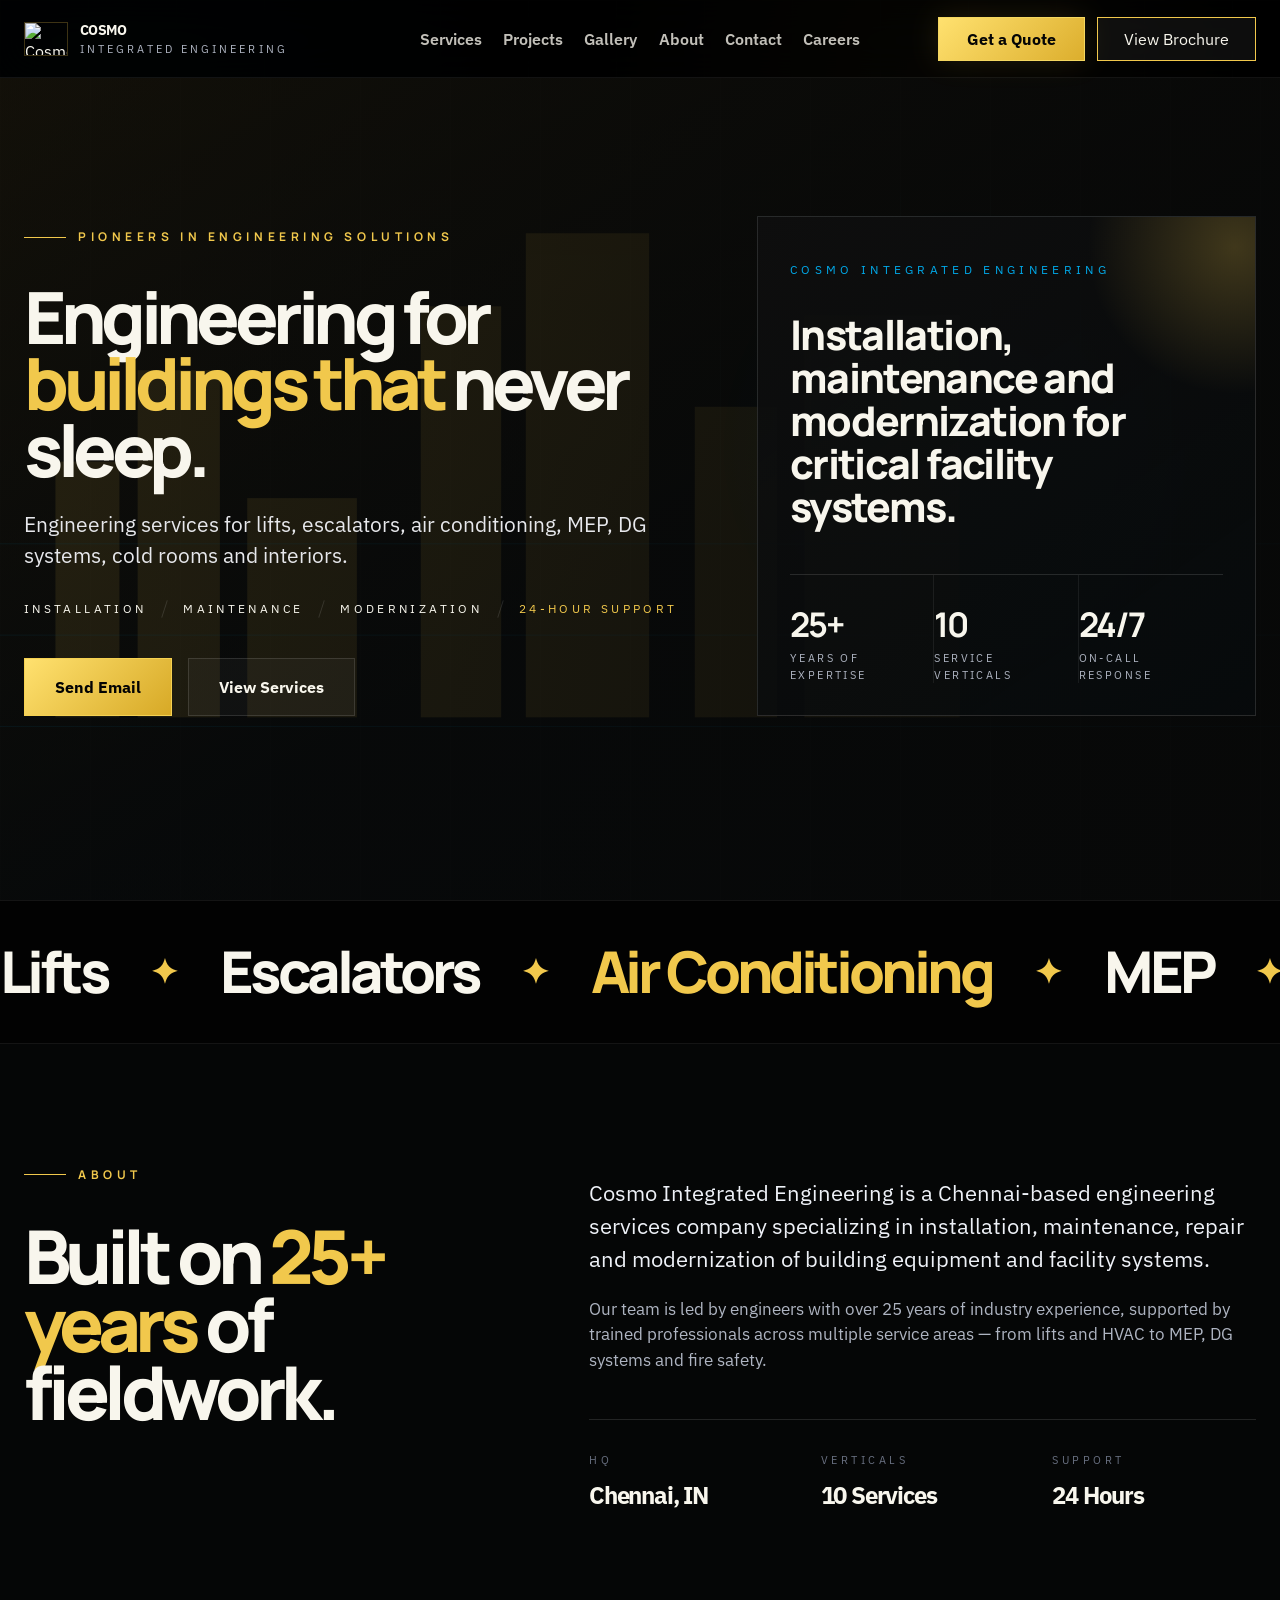
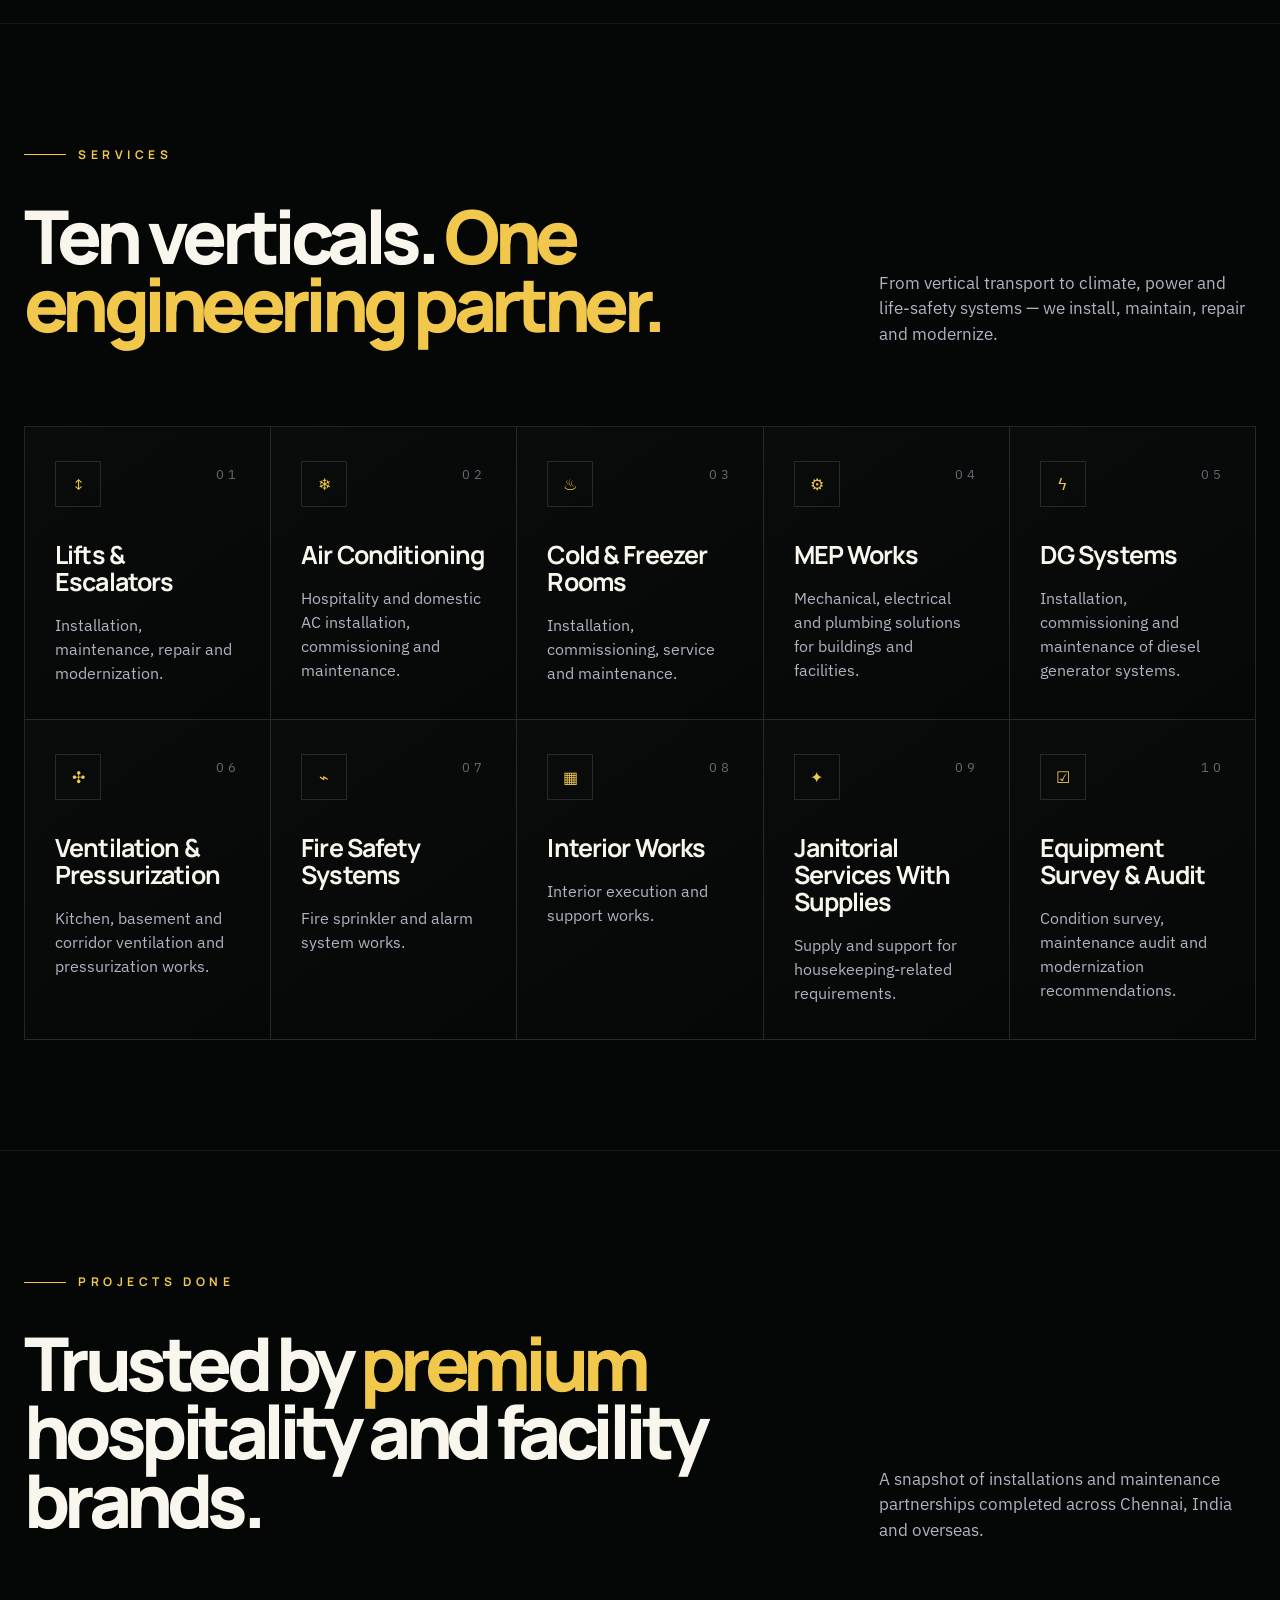
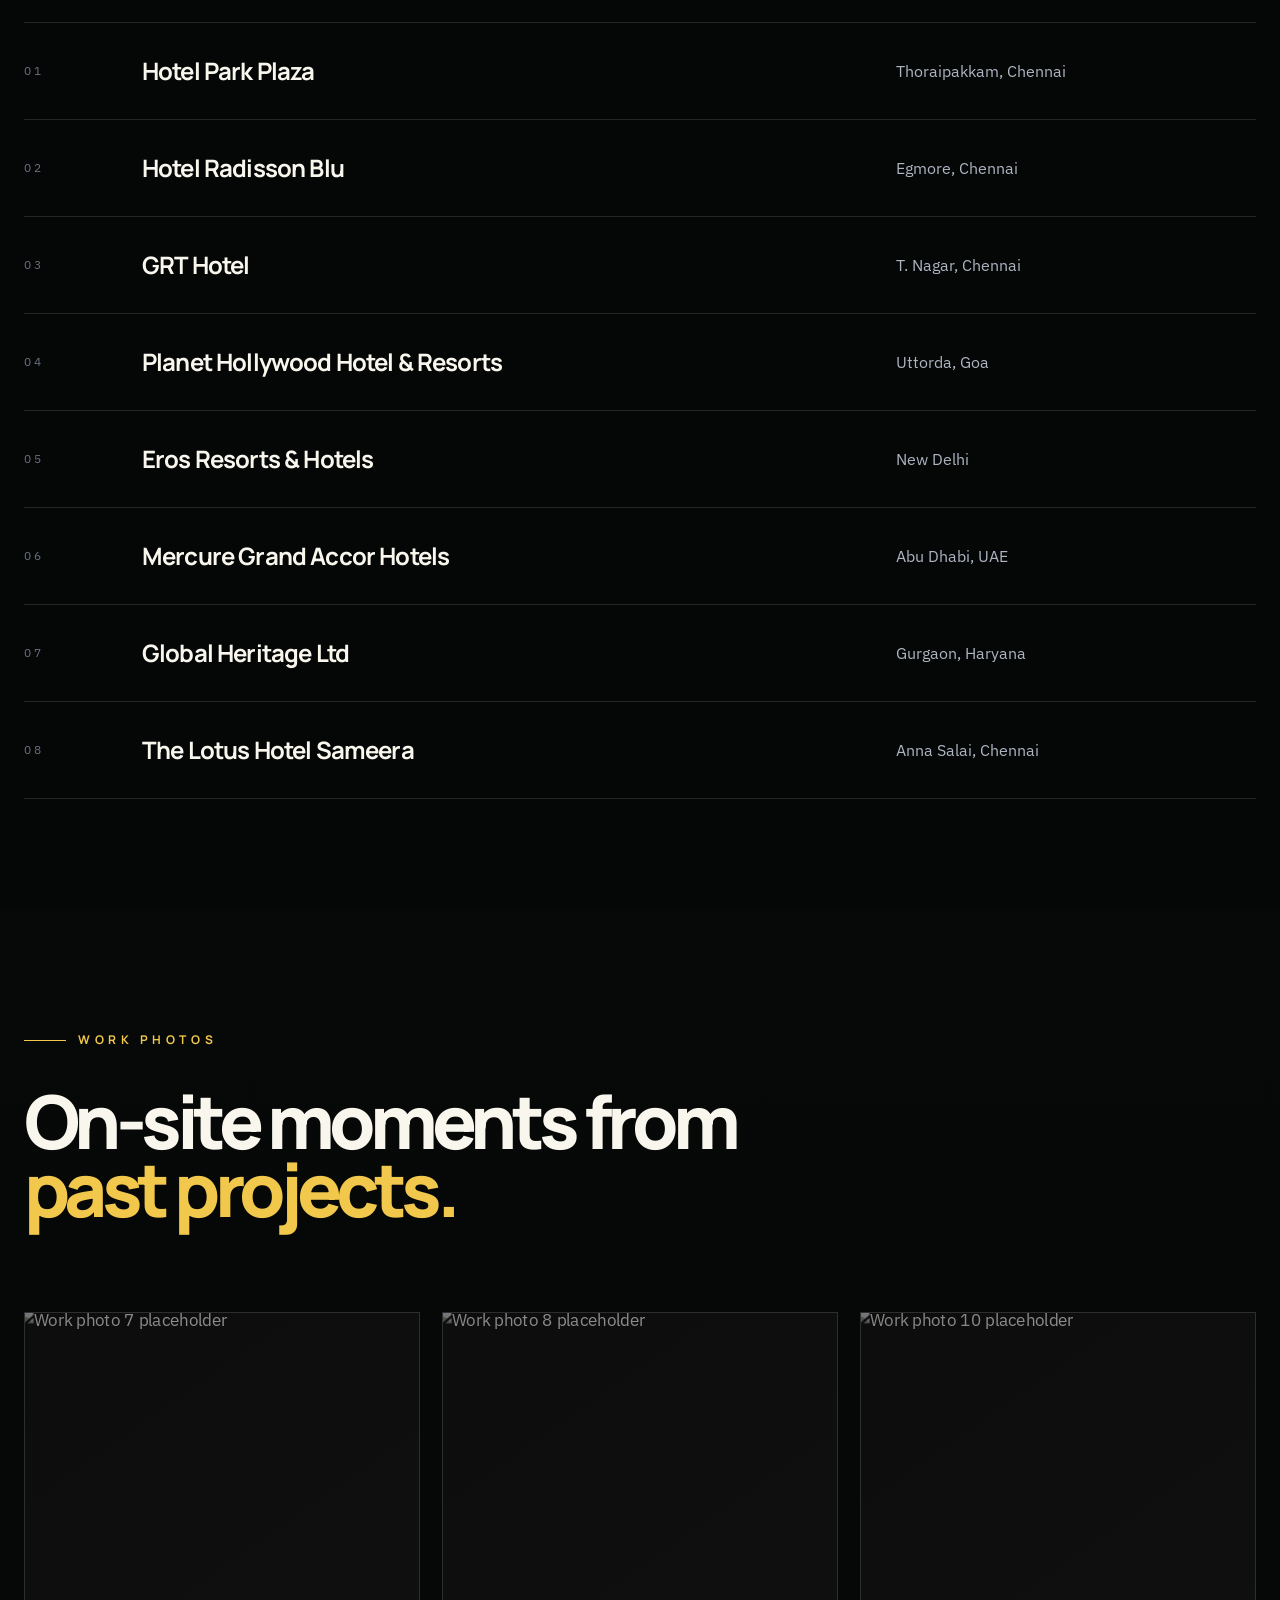
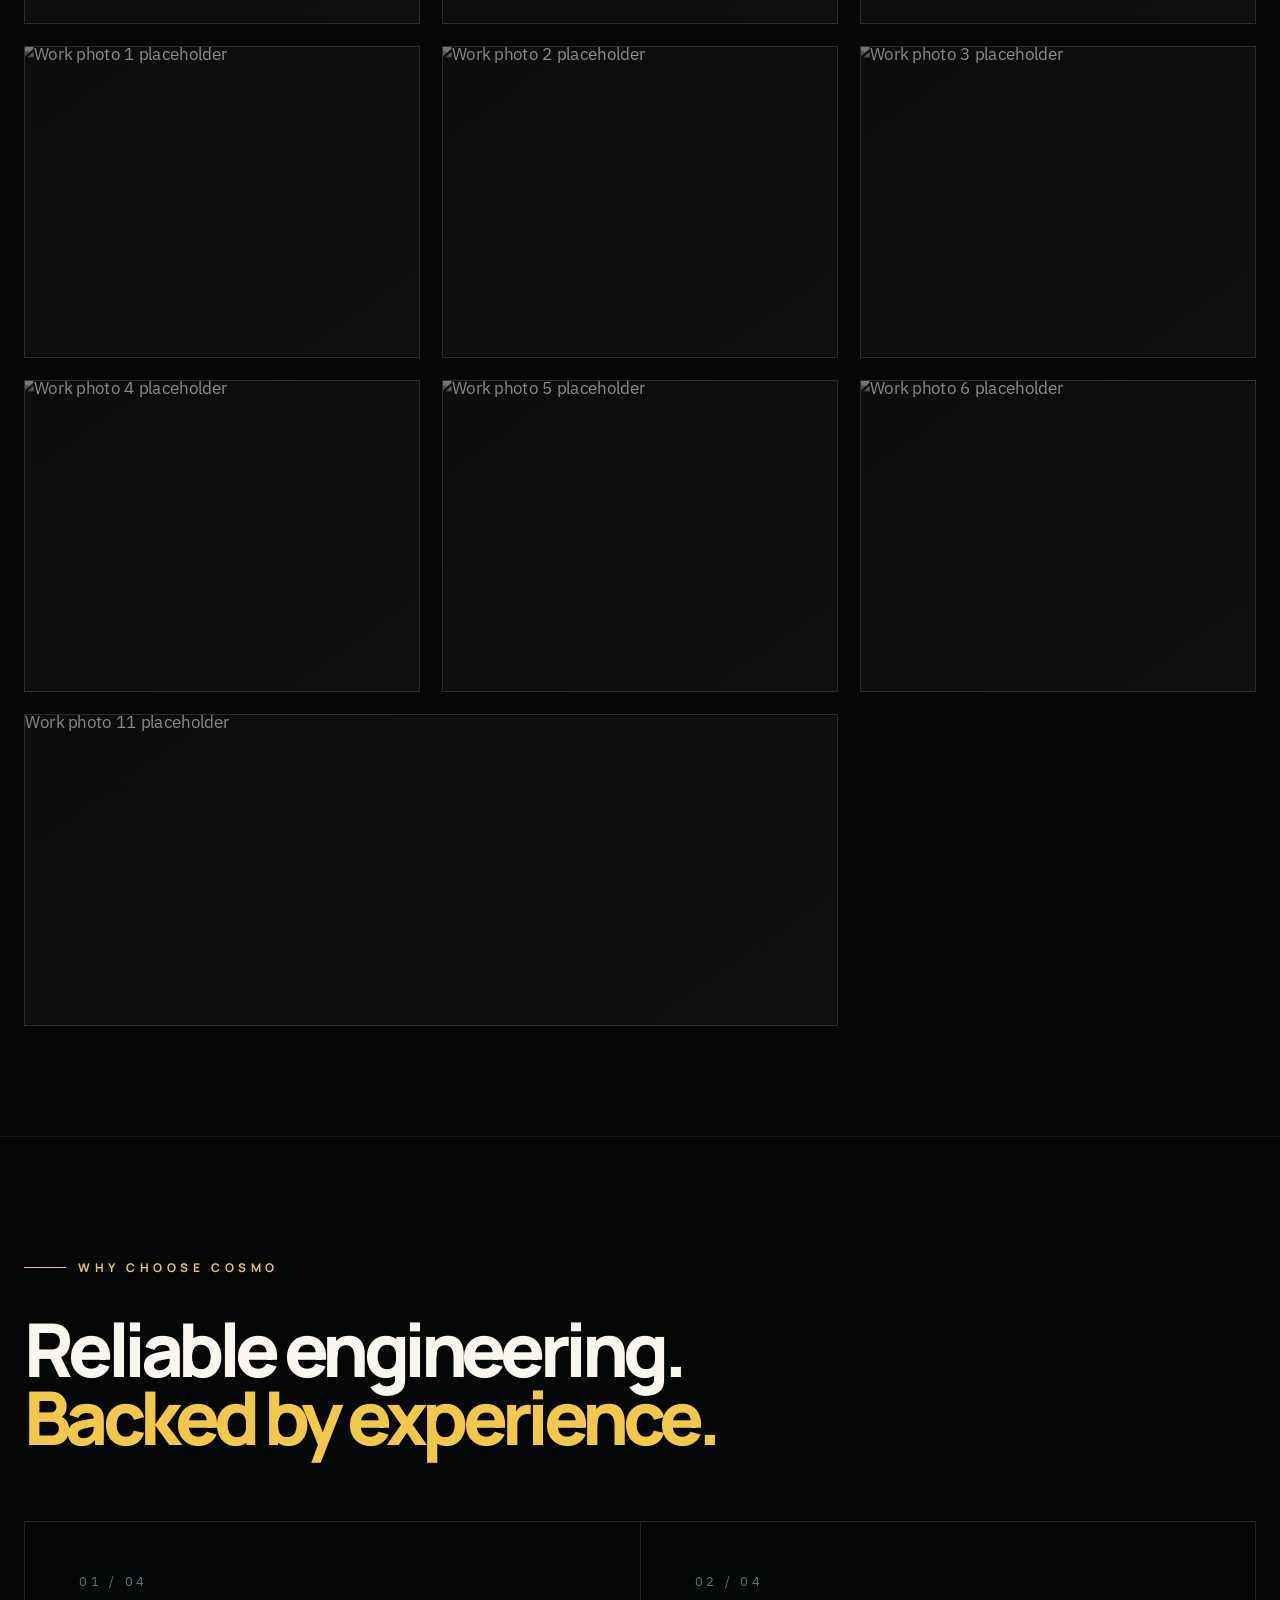
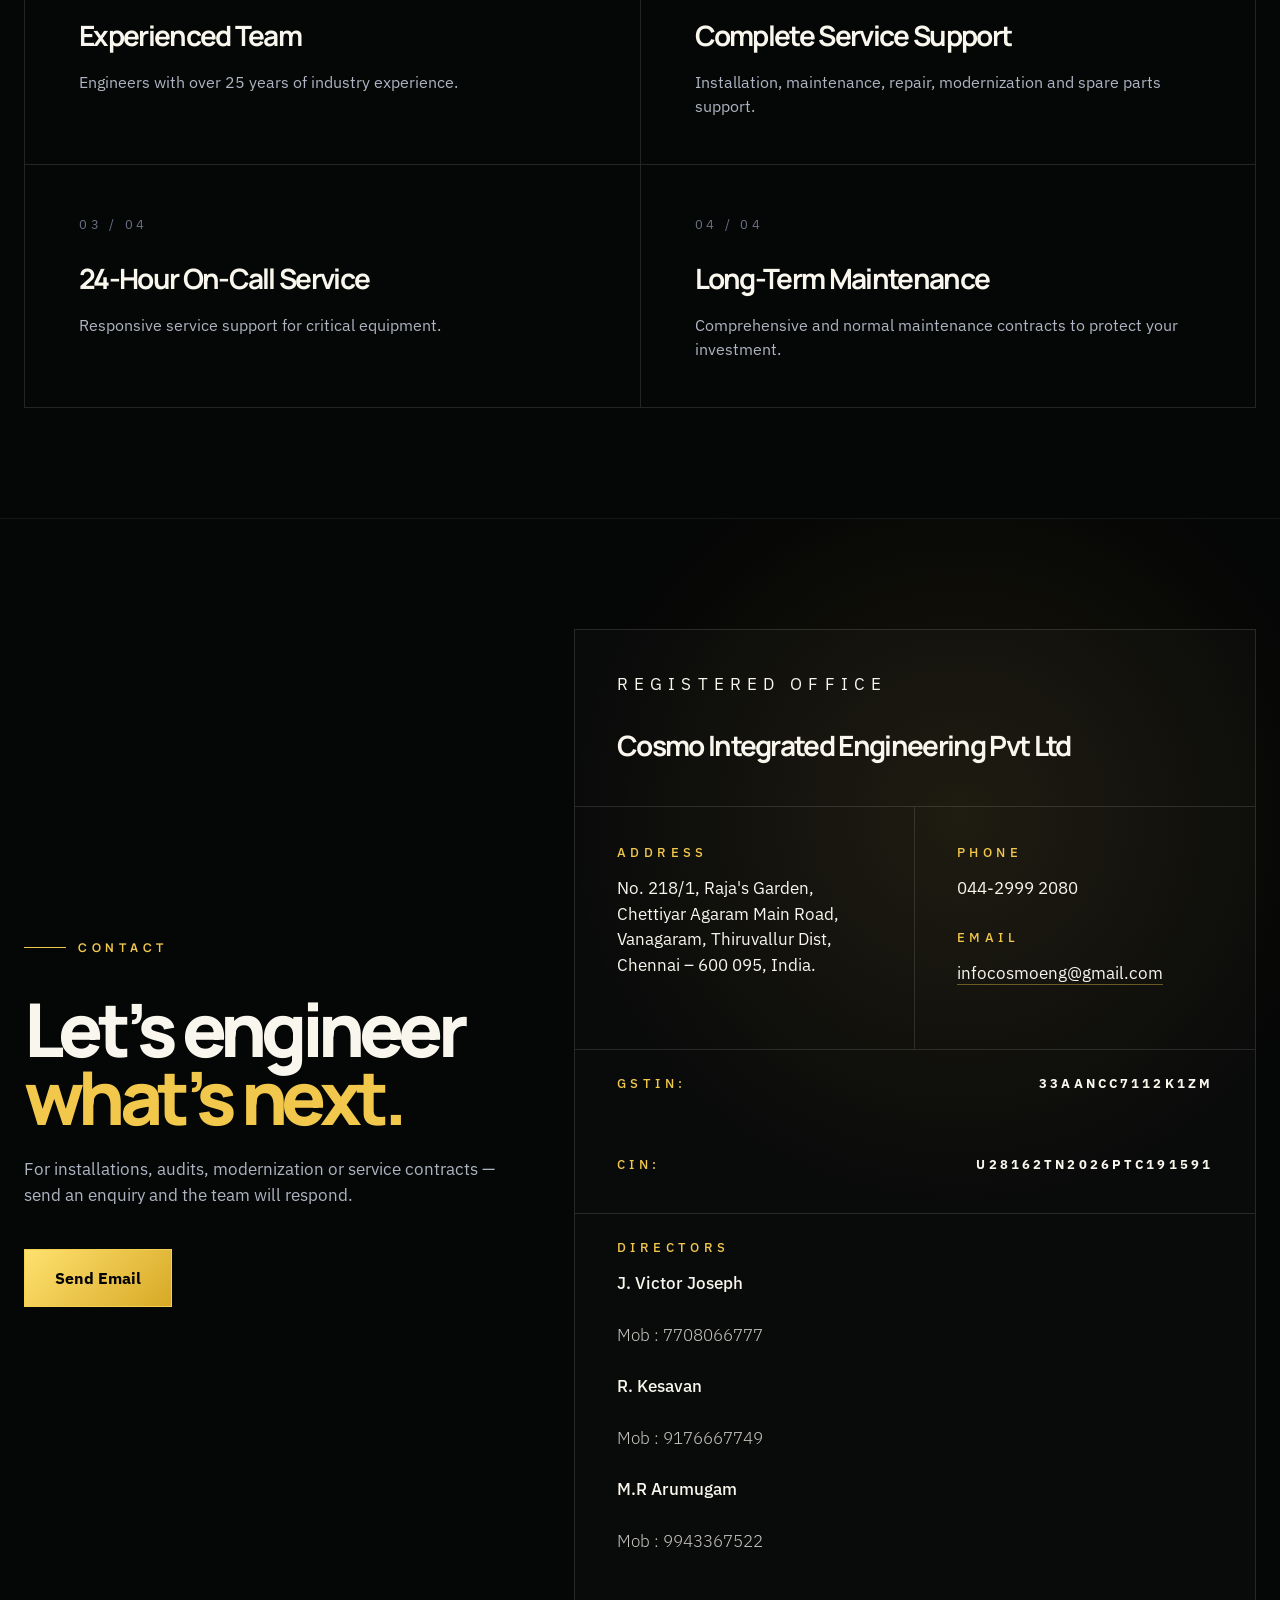
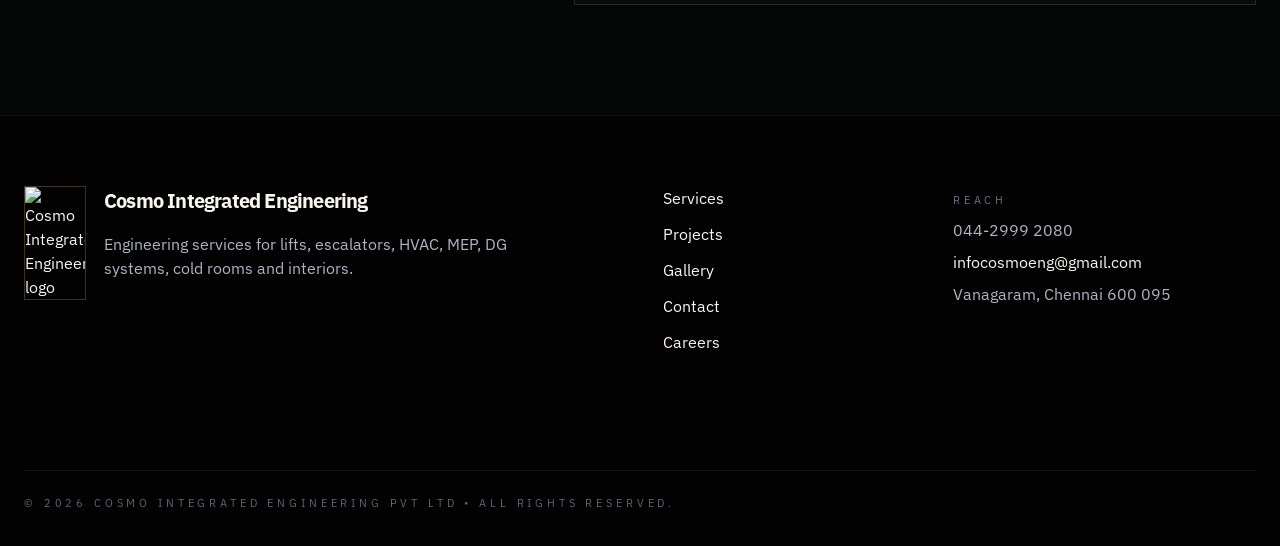
==== index.html @ 8c20454d "Add files via upload" ====
<!DOCTYPE html>
<html lang="en">
<head>
  <meta charset="UTF-8" />
  <meta name="viewport" content="width=device-width, initial-scale=1.0" />
  <title>Cosmo Integrated Engineering | Engineering Services in Chennai</title>
  <meta name="description" content="Cosmo Integrated Engineering provides lifts, escalators, air conditioning, cold rooms, MEP, DG systems, ventilation, fire safety and facility services.">
  <link rel="canonical" href="https://cosmoengineering.in/">
  <link rel="icon" type="image/png" sizes="192x192" href="/assets/favicon-192.png">
  <link rel="icon" type="image/svg+xml" href="/assets/favicon.svg">
  <link rel="apple-touch-icon" href="/assets/favicon-192.png">
  <meta name="theme-color" content="#050606">
  <meta property="og:type" content="website">
  <meta property="og:site_name" content="Cosmo Integrated Engineering">
  <meta property="og:title" content="Cosmo Integrated Engineering | Engineering Services in Chennai">
  <meta property="og:description" content="Cosmo Integrated Engineering provides lifts, escalators, air conditioning, cold rooms, MEP, DG systems, ventilation, fire safety and facility services.">
  <meta property="og:url" content="https://cosmoengineering.in/">
  <meta property="og:image" content="https://cosmoengineering.in/assets/cosmo-logo.png">
  <meta name="twitter:card" content="summary">
  <meta name="twitter:title" content="Cosmo Integrated Engineering | Engineering Services in Chennai">
  <meta name="twitter:description" content="Cosmo Integrated Engineering provides lifts, escalators, air conditioning, cold rooms, MEP, DG systems, ventilation, fire safety and facility services.">
  <script type="application/ld+json">{"@context": "https://schema.org", "@type": "Organization", "name": "Cosmo Integrated Engineering Pvt Ltd", "url": "https://cosmoengineering.in/", "logo": "https://cosmoengineering.in/assets/cosmo-logo.png", "description": "Cosmo Integrated Engineering provides lifts, escalators, air conditioning, cold rooms, MEP, DG systems, ventilation, fire safety and facility services.", "email": "infocosmoeng@gmail.com", "telephone": "+91-44-2999-2080", "address": {"@type": "PostalAddress", "streetAddress": "No. 218/1, Raja's Garden, Chettiyar Agaram Main Road, Vanagaram", "addressLocality": "Chennai", "addressRegion": "Tamil Nadu", "postalCode": "600095", "addressCountry": "IN"}, "knowsAbout": ["Lifts and escalators", "Air conditioning", "Cold and freezer rooms", "MEP works", "Diesel generator systems", "Ventilation and pressurization", "Fire safety systems", "Interior works", "Janitorial services", "Equipment survey and audit"]}</script>
  <link rel="preconnect" href="https://fonts.googleapis.com">
  <link rel="preconnect" href="https://fonts.gstatic.com" crossorigin>
  <link href="https://fonts.googleapis.com/css2?family=IBM+Plex+Sans:wght@400;500;600;700&amp;family=Manrope:wght@400;500;600;700;800&amp;display=swap" rel="stylesheet">
  <link rel="stylesheet" href="styles.css" />
</head>
<body>
  <header class="site-header" id="top">
    <a class="brand" href="#top" aria-label="Cosmo Integrated Engineering home">
      <img src="assets/cosmo-logo.png" alt="Cosmo Integrated Engineering logo" />
      <span>
        <strong>COSMO</strong>
        <em>Integrated Engineering</em>
      </span>
    </a>

    <button class="nav-toggle" aria-label="Open navigation" aria-expanded="false">
      <span></span><span></span><span></span>
    </button>

    <nav class="nav-links" aria-label="Primary navigation">
      <a href="#services">Services</a>
      <a href="#projects">Projects</a>
      <a href="#gallery">Gallery</a>
      <a href="#about">About</a>
      <a href="#contact">Contact</a>
      <a href="careers.html">Careers</a>
      <div class="mobile-nav-actions">
        <a href="https://mail.google.com/mail/?view=cm&amp;fs=1&amp;to=infocosmoeng%40gmail.com&amp;su=Service%20Enquiry%20-%20Cosmo%20Integrated%20Engineering" target="_blank" rel="noopener noreferrer">Get a Quote</a>
        <a href="assets/Brochure.pdf" target="_blank" rel="noopener noreferrer">View Brochure</a>
      </div>
    </nav>

    <div class="header-actions">
      <a class="quote-btn" href="https://mail.google.com/mail/?view=cm&amp;fs=1&amp;to=infocosmoeng%40gmail.com&amp;su=Service%20Enquiry%20-%20Cosmo%20Integrated%20Engineering" target="_blank" rel="noopener noreferrer">Get a Quote</a>
      <a class="brochure-btn" href="assets/Brochure.pdf" target="_blank" rel="noopener">View Brochure</a>
    </div>
  </header>

  <main>
    <section class="hero section-pad">
      <div class="hero-bg-grid"></div>
      <div class="hero-content reveal">
        <p class="eyebrow"><span></span>Pioneers in Engineering solutions</p>
        <h1>Engineering for <mark>buildings that</mark> never sleep.</h1>
        <p class="hero-copy">Engineering services for lifts, escalators, air conditioning, MEP, DG systems, cold rooms and interiors.</p>
        <div class="service-line" aria-label="Core service capabilities">
          <span>Installation</span><i></i>
          <span>Maintenance</span><i></i>
          <span>Modernization</span><i></i>
          <span>24-hour support</span>
        </div>
        <div class="hero-actions">
          <a class="primary-btn" href="https://mail.google.com/mail/?view=cm&amp;fs=1&amp;to=infocosmoeng%40gmail.com&amp;su=Service%20Enquiry%20-%20Cosmo%20Integrated%20Engineering" target="_blank" rel="noopener noreferrer">Send Email</a>
          <a class="secondary-btn" href="#services">View Services</a>
        </div>
      </div>

      <aside class="hero-panel reveal" aria-label="Company highlights">
        <div class="panel-frame"></div>
        <p class="panel-kicker">Cosmo Integrated Engineering</p>
        <h2>Installation, maintenance and modernization for critical facility systems.</h2>
        <div class="panel-stats">
          <div><strong>25+</strong><span>Years of expertise</span></div>
          <div><strong>10</strong><span>Service verticals</span></div>
          <div><strong>24/7</strong><span>On-call response</span></div>
        </div>
      </aside>
    </section>

    <section class="ticker" aria-label="Service categories">
      <div class="ticker-track">
        <span>Lifts</span><b>✦</b><span>Escalators</span><b>✦</b><span>Air Conditioning</span><b>✦</b><span>MEP</span><b>✦</b><span>DG Systems</span><b>✦</b><span>Cold Rooms</span><b>✦</b><span>Interiors</span><b>✦</b>
        <span>Lifts</span><b>✦</b><span>Escalators</span><b>✦</b><span>Air Conditioning</span><b>✦</b><span>MEP</span><b>✦</b><span>DG Systems</span><b>✦</b><span>Cold Rooms</span><b>✦</b><span>Interiors</span><b>✦</b>
      </div>
    </section>

    <section class="about section-pad" id="about">
      <div class="section-title reveal">
        <p class="eyebrow"><span></span> About</p>
        <h2>Built on <mark>25+ years</mark> of fieldwork.</h2>
      </div>
      <div class="about-copy reveal">
        <p>Cosmo Integrated Engineering is a Chennai-based engineering services company specializing in installation, maintenance, repair and modernization of building equipment and facility systems.</p>
        <p>Our team is led by engineers with over 25 years of industry experience, supported by trained professionals across multiple service areas — from lifts and HVAC to MEP, DG systems and fire safety.</p>
        <dl class="about-facts">
          <div><dt>HQ</dt><dd>Chennai, IN</dd></div>
          <div><dt>Verticals</dt><dd>10 Services</dd></div>
          <div><dt>Support</dt><dd>24 Hours</dd></div>
        </dl>
      </div>
    </section>

    <section class="services section-pad" id="services">
      <div class="section-head reveal">
        <div>
          <p class="eyebrow"><span></span> Services</p>
          <h2>Ten verticals. <mark>One engineering partner.</mark></h2>
        </div>
        <p>From vertical transport to climate, power and life-safety systems — we install, maintain, repair and modernize.</p>
      </div>

      <div class="service-grid">
        <article class="service-card reveal"><small>01</small><div class="icon">↕</div><h3>Lifts & Escalators</h3><p>Installation, maintenance, repair and modernization.</p></article>
        <article class="service-card reveal"><small>02</small><div class="icon">❄</div><h3>Air Conditioning</h3><p>Hospitality and domestic AC installation, commissioning and maintenance.</p></article>
        <article class="service-card reveal"><small>03</small><div class="icon">♨</div><h3>Cold & Freezer Rooms</h3><p>Installation, commissioning, service and maintenance.</p></article>
        <article class="service-card reveal"><small>04</small><div class="icon">⚙</div><h3>MEP Works</h3><p>Mechanical, electrical and plumbing solutions for buildings and facilities.</p></article>
        <article class="service-card reveal"><small>05</small><div class="icon">ϟ</div><h3>DG Systems</h3><p>Installation, commissioning and maintenance of diesel generator systems.</p></article>
        <article class="service-card reveal"><small>06</small><div class="icon">✣</div><h3>Ventilation & Pressurization</h3><p>Kitchen, basement and corridor ventilation and pressurization works.</p></article>
        <article class="service-card reveal"><small>07</small><div class="icon">⌁</div><h3>Fire Safety Systems</h3><p>Fire sprinkler and alarm system works.</p></article>
        <article class="service-card reveal"><small>08</small><div class="icon">▦</div><h3>Interior Works</h3><p>Interior execution and support works.</p></article>
        <article class="service-card reveal"><small>09</small><div class="icon">✦</div><h3>Janitorial Services With Supplies</h3><p>Supply and support for housekeeping-related requirements.</p></article>
        <article class="service-card reveal"><small>10</small><div class="icon">☑</div><h3>Equipment Survey & Audit</h3><p>Condition survey, maintenance audit and modernization recommendations.</p></article>
      </div>
    </section>

    <section class="projects section-pad" id="projects">
      <div class="section-head reveal">
        <div>
          <p class="eyebrow"><span></span> Projects Done</p>
          <h2>Trusted by <mark>premium</mark> hospitality and facility brands.</h2>
        </div>
        <p>A snapshot of installations and maintenance partnerships completed across Chennai, India and overseas.</p>
      </div>

      <div class="project-list reveal">
        <article><span>01</span><h3>Hotel Park Plaza</h3><p>Thoraipakkam, Chennai</p></article>
        <article><span>02</span><h3>Hotel Radisson Blu</h3><p>Egmore, Chennai</p></article>
        <article><span>03</span><h3>GRT Hotel</h3><p>T. Nagar, Chennai</p></article>
        <article><span>04</span><h3>Planet Hollywood Hotel & Resorts</h3><p>Uttorda, Goa</p></article>
        <article><span>05</span><h3>Eros Resorts & Hotels</h3><p>New Delhi</p></article>
        <article><span>06</span><h3>Mercure Grand Accor Hotels</h3><p>Abu Dhabi, UAE</p></article>
        <article><span>07</span><h3>Global Heritage Ltd</h3><p>Gurgaon, Haryana</p></article>
        <article><span>08</span><h3>The Lotus Hotel Sameera</h3><p>Anna Salai, Chennai</p></article>
      </div>
    </section>

    <section class="gallery section-pad" id="gallery">
      <div class="section-head reveal">
        <div>
          <p class="eyebrow"><span></span> Work Photos</p>
          <h2>On-site moments from <mark>past projects.</mark></h2>
        </div>
        <!--<p>Pictures of past projects</p>-->
      </div>

      <div class="gallery-grid reveal">
        <figure class="photo-card"><img src="assets/work/work-07.jpg" alt="Work photo 7 placeholder"><figcaption>Cooling Towers</figcaption></figure>
        <figure class="photo-card"><img src="assets/work/work-08.jpg" alt="Work photo 8 placeholder"><figcaption>Kitchen Hood with Fire Separation</figcaption></figure>
        <!--<figure class="photo-card"><img src="assets/work/work-09.jpg" alt="Work photo 9 placeholder"><figcaption>Work Photo 9</figcaption></figure>-->
        <figure class="photo-card"><img src="assets/work/work-10.jpg" alt="Work photo 10 placeholder"><figcaption>Generator</figcaption></figure>
        <figure class="photo-card"><img src="assets/work/work-01.jpg" alt="Work photo 1 placeholder"><figcaption>Cold and Freezer Units</figcaption></figure>
        <figure class="photo-card"><img src="assets/work/work-02.jpg" alt="Work photo 2 placeholder"><figcaption>Chiller Header Lines</figcaption></figure>
        <figure class="photo-card"><img src="assets/work/work-03.jpg" alt="Work photo 3 placeholder"><figcaption>Banquet Hall A/C Supply Duct</figcaption></figure>
        <figure class="photo-card"><img src="assets/work/work-04.jpg" alt="Work photo 4 placeholder"><figcaption>Chilled Water Primary Pumps</figcaption></figure>
        <figure class="photo-card"><img src="assets/work/work-05.jpg" alt="Work photo 5 placeholder"><figcaption>Cold and Freezer Units</figcaption></figure>
        <figure class="photo-card"><img src="assets/work/work-06.jpg" alt="Work photo 6 placeholder"><figcaption>A/C Chiller</figcaption></figure>
        <figure class="photo-card wide"><img src="assets/work/work-11.jpg" alt="Work photo 11 placeholder"><figcaption>Hydropneumatic System</figcaption></figure>
      </div>
    </section>

    <section class="why section-pad">
      <p class="eyebrow reveal"><span></span> Why Choose Cosmo</p>
      <h2 class="reveal">Reliable engineering. <mark>Backed by experience.</mark></h2>
      <div class="why-grid">
        <article class="reveal"><small>01 / 04</small><h3>Experienced Team</h3><p>Engineers with over 25 years of industry experience.</p></article>
        <article class="reveal"><small>02 / 04</small><h3>Complete Service Support</h3><p>Installation, maintenance, repair, modernization and spare parts support.</p></article>
        <article class="reveal"><small>03 / 04</small><h3>24-Hour On-Call Service</h3><p>Responsive service support for critical equipment.</p></article>
        <article class="reveal"><small>04 / 04</small><h3>Long-Term Maintenance</h3><p>Comprehensive and normal maintenance contracts to protect your investment.</p></article>
      </div>
    </section>

    <section class="contact section-pad" id="contact">
      <div class="contact-copy reveal">
        <p class="eyebrow"><span></span> Contact</p>
        <h2>Let’s engineer <mark>what’s next.</mark></h2>
        <p>For installations, audits, modernization or service contracts — send an enquiry and the team will respond.</p>
        <a class="primary-btn" href="https://mail.google.com/mail/?view=cm&amp;fs=1&amp;to=infocosmoeng%40gmail.com&amp;su=Service%20Enquiry%20-%20Cosmo%20Integrated%20Engineering" target="_blank" rel="noopener noreferrer">Send Email</a>
      </div>

      <address class="contact-card reveal">
        <p class="card-label">Registered Office</p>
        <h3>Cosmo Integrated Engineering Pvt Ltd</h3>
        <div class="contact-grid">
          <div><span>Address</span><p>No. 218/1, Raja's Garden,<br>Chettiyar Agaram Main Road,<br>Vanagaram, Thiruvallur Dist,<br>Chennai – 600 095, India.</p></div>
          <div><span>Phone</span><p>044-2999 2080</p><span>Email</span><p><a href="mailto:infocosmoeng@gmail.com">infocosmoeng@gmail.com</a></p></div>
        </div>
        <div class="gst"><span>GSTIN: </span><strong>33AANCC7112K1ZM</strong></div>
        <div class="gst"><span>CIN: </span><strong>U28162TN2026PTC191591</strong></div>
        <div class="contact-card-directors">
          <span>Directors</span>
          <div class="director-item">
            <p class="director-name">J. Victor Joseph</p>
            <p class="director-phone">Mob : 7708066777</p>
          </div>
          <div class="director-item">
            <p class="director-name">R. Kesavan</p>
            <p class="director-phone">Mob : 9176667749</p>
          </div>
          <div class="director-item">
            <p class="director-name">M.R Arumugam</p>
            <p class="director-phone">Mob : 9943367522</p>
          </div>
        </div>
      </address>
    </section>
  </main>

  <footer class="site-footer">
    <div class="footer-brand">
      <img src="assets/cosmo-logo.png" alt="Cosmo Integrated Engineering logo" />
      <div><strong>Cosmo Integrated Engineering</strong><p>Engineering services for lifts, escalators, HVAC, MEP, DG systems, cold rooms and interiors.</p></div>
    </div>
    <nav aria-label="Footer navigation">
      <a href="#services">Services</a>
      <a href="#projects">Projects</a>
      <a href="#gallery">Gallery</a>
      <a href="#contact">Contact</a>
      <a href="careers.html">Careers</a>
    </nav>
    <div class="footer-reach">
      <span>Reach</span>
      <p>044-2999 2080</p>
      <a href="mailto:infocosmoeng@gmail.com">infocosmoeng@gmail.com</a>
      <p>Vanagaram, Chennai 600 095</p>
    </div>
    <p class="copyright">© 2026 Cosmo Integrated Engineering PVT LTD • All rights reserved.</p>
  </footer>

  <div class="lightbox" role="dialog" aria-label="Gallery image preview" aria-hidden="true">
    <button class="lightbox-close" aria-label="Close image preview">×</button>
    <img src="" alt="Expanded work photo" />
  </div>

  <script src="script.js"></script>
</body>
</html>
---- styles.css ----
:root {
  --bg: #050606;
  --panel: #0b0b0b;
  --panel-2: #101112;
  --line: rgba(255, 255, 255, 0.12);
  --line-soft: rgba(255, 255, 255, 0.07);
  --text: #f8f6ed;
  --muted: #aeb4c1;
  --gold: #f1c84c;
  --gold-deep: #b89022;
  --blue: #00a8e8;
  --max: 1360px;
}

* { box-sizing: border-box; }
html { scroll-behavior: smooth; }
body {
  margin: 0;
  /* Use the imported Stack Sans Notch for UI/body, fall back to system sans */
  font-family: 'IBM Plex Sans', Arial, sans-serif;
  color: var(--text);
  background: var(--bg);
  line-height: 1.5;
  overflow-x: hidden;
}
body::before {
  content: "";
  position: fixed;
  inset: 0;
  pointer-events: none;
  background:
    linear-gradient(rgba(255,255,255,0.018) 1px, transparent 1px),
    linear-gradient(90deg, rgba(255,255,255,0.018) 1px, transparent 1px),
    radial-gradient(circle at 72% 8%, rgba(241,200,76,0.12), transparent 26%),
    radial-gradient(circle at 10% 20%, rgba(0,168,232,0.08), transparent 30%);
  background-size: 88px 88px, 88px 88px, auto, auto;
  z-index: -2;
}
a { color: inherit; text-decoration: none; }
img { max-width: 100%; display: block; }
mark { color: var(--gold); background: none; }
.section-pad { padding: 110px max(24px, calc((100vw - var(--max)) / 2)); }

.hero.section-pad {
  padding-top: 64px;
  padding-bottom: 110px;
}

.site-header {
  position: sticky;
  top: 0;
  z-index: 100;
  height: 78px;
  display: grid;
  grid-template-columns: 1fr auto 1fr;
  align-items: center;
  gap: 24px;
  padding: 0 max(24px, calc((100vw - var(--max)) / 2));
  background: rgba(0, 0, 0, 0.84);
  border-bottom: 1px solid var(--line-soft);
  backdrop-filter: blur(20px);
}
.brand {
  display: flex;
  align-items: center;
  gap: 12px;
  width: fit-content;
}
.brand img {
  width: 44px;
  height: 34px;
  object-fit: cover;
  border: 1px solid rgba(241, 200, 76, 0.25);
}
.brand strong {
  display: block;
  font-size: 14px;
  letter-spacing: -0.04em;
}
.brand em {
  display: block;
  color: var(--muted);
  font-style: normal;
  font-size: 11px;
  letter-spacing: 0.28em;
  text-transform: uppercase;
}
.nav-links { display: flex; align-items: center; gap: 36px; }
.nav-links a {
  color: rgba(248,246,237,0.78);
  font-weight: 600;
  transition: color .2s ease;
}
.nav-links a:hover { color: var(--gold); }
.header-actions {
  display: flex;
  align-items: center;
  justify-content: flex-end;
  gap: 12px;
}
.quote-btn {
  display: inline-flex;
  align-items: center;
  justify-content: center;
  min-height: 44px;
  padding: 0 28px;
  background: linear-gradient(135deg, #ffe16f, #dcae2d);
  color: #050505;
  font-weight: 800;
  border: 1px solid #f4d760;
  box-shadow: 0 0 30px rgba(241,200,76,.12);
}
.brochure-btn {
  display: inline-flex;
  align-items: center;
  justify-content: center;
  min-height: 44px;
  padding: 0 26px;
  color: var(--text);
  border: 1px solid var(--gold);
  background: rgba(255,255,255,.05);
  transition: background .2s ease, transform .2s ease, border-color .2s ease;
}
.brochure-btn:hover {
  background: rgba(241,200,76,.12);
  border-color: #f1c84c;
  transform: translateY(-1px);
}
.nav-toggle { display: none; }

.hero {
  position: relative;
  min-height: calc(100vh - 78px);
  display: grid;
  grid-template-columns: minmax(0, 1.05fr) minmax(360px, .8fr);
  align-items: center;
  gap: 78px;
  overflow: hidden;
}
.hero::after {
  content: "";
  position: absolute;
  inset: 0;
  background: linear-gradient(100deg, rgba(8,8,7,0.55), rgba(8,8,7,0.9)), url("data:image/svg+xml,%3Csvg xmlns='http://www.w3.org/2000/svg' width='1600' height='900' viewBox='0 0 1600 900'%3E%3Cdefs%3E%3ClinearGradient id='g' x1='0' y1='0' x2='1' y2='1'%3E%3Cstop stop-color='%23211b0b'/%3E%3Cstop offset='.55' stop-color='%23060b0e'/%3E%3Cstop offset='1' stop-color='%23020a10'/%3E%3C/linearGradient%3E%3C/defs%3E%3Crect width='1600' height='900' fill='url(%23g)'/%3E%3Cg opacity='.24' fill='%23f1c84c'%3E%3Crect x='160' y='420' width='70' height='280'/%3E%3Crect x='250' y='320' width='90' height='380'/%3E%3Crect x='370' y='460' width='120' height='240'/%3E%3Crect x='560' y='250' width='88' height='450'/%3E%3Crect x='675' y='170' width='135' height='530'/%3E%3Crect x='860' y='360' width='90' height='340'/%3E%3Crect x='980' y='260' width='170' height='440'/%3E%3C/g%3E%3Cg opacity='.18' stroke='%2300a8e8'%3E%3Cpath d='M0 710h1600M0 610h1600M0 510h1600'/%3E%3C/g%3E%3C/svg%3E") center/cover;
  z-index: -2;
}
.hero-bg-grid {
  position: absolute;
  inset: 0;
  opacity: .35;
  background: radial-gradient(circle at 75% 45%, rgba(0,168,232,0.16), transparent 25%), linear-gradient(90deg, rgba(255,255,255,.04) 1px, transparent 1px);
  background-size: auto, 90px 90px;
  pointer-events: none;
  z-index: -1;
}
.eyebrow {
  display: inline-flex;
  align-items: center;
  gap: 12px;
  color: var(--gold);
  text-transform: uppercase;
  letter-spacing: .38em;
  font-size: 12px;
  font-weight: 700;
}
.eyebrow span {
  width: 42px;
  height: 1px;
  background: var(--gold);
}
.hero h1, .section-title h2, .section-head h2, .why h2, .contact h2 {
  margin: 26px 0;
  max-width: 820px;
  font-size: clamp(52px, 8vw, 112px);
  line-height: .92;
  letter-spacing: -.075em;
  font-weight: 850;
}

.hero h1 {
  font-size: clamp(42px, 6vw, 72px);
}

/* Make headings and topical text use the bold, modern display font */
h1, h2, h3, .eyebrow, .ticker span, .service-card h3, .project-list h3, .panel-stats strong, .photo-card figcaption {
  /* Use Playfair Display for display headings, with serif fallback */
  font-family: 'Manrope', Arial, sans-serif;
}

h1, h2 {
  font-weight: 800;
  letter-spacing: -0.03em;
}

h3, .service-card h3, .project-list h3 {
  font-weight: 700;
}
.hero-copy {
  max-width: 680px;
  font-size: 21px;
  color: #e7e8ec;
}
.service-line {
  display: flex;
  flex-wrap: wrap;
  gap: 18px;
  margin-top: 28px;
  color: var(--text);
  text-transform: uppercase;
  letter-spacing: .28em;
  font-size: 12px;
}
.service-line i {
  width: 1px;
  background: var(--line);
  transform: rotate(18deg);
}
.service-line span:last-child { color: var(--gold); }
.hero-actions { display: flex; flex-wrap: wrap; gap: 16px; margin-top: 40px; }
.primary-btn, .secondary-btn {
  display: inline-flex;
  align-items: center;
  justify-content: center;
  min-height: 58px;
  padding: 0 30px;
  font-weight: 800;
  border: 1px solid var(--line);
  transition: transform .25s ease, border-color .25s ease, background .25s ease;
}
.primary-btn { background: linear-gradient(135deg, #ffe16f, #d7a926); color: #030303; border-color: #f5d151; }
.secondary-btn { background: rgba(255,255,255,.03); color: var(--text); }
.primary-btn:hover, .secondary-btn:hover { transform: translateY(-3px); border-color: var(--gold); }
.hero-panel {
  position: relative;
  padding: 32px;
  min-height: auto;
  border: 1px solid var(--line);
  background: linear-gradient(145deg, rgba(14,14,14,.92), rgba(6,10,12,.78));
  overflow: hidden;
}
.hero-panel::before {
  content: "";
  position: absolute;
  width: 320px;
  height: 320px;
  right: -140px;
  top: -130px;
  background: radial-gradient(circle, rgba(241,200,76,.23), transparent 65%);
}
.panel-frame::before, .panel-frame::after {
  content: "";
  position: absolute;
  width: 56px;
  height: 56px;
  border-color: var(--gold);
}
.panel-frame::before { top: 22px; right: 22px; border-top: 1px solid; border-right: 1px solid; }
.panel-frame::after { bottom: 22px; left: 22px; border-bottom: 1px solid; border-left: 1px solid; }
.panel-kicker {
  color: var(--blue);
  letter-spacing: .36em;
  text-transform: uppercase;
  font-size: 12px;
}
.hero-panel h2 { position: relative; margin: 34px 0 46px; font-size: clamp(28px, 3.2vw, 52px); line-height: 1.05; letter-spacing: -.04em; }
.panel-stats {
  display: grid;
  grid-template-columns: repeat(3, 1fr);
  border-top: 1px solid var(--line);
}
.panel-stats div { padding: 24px 18px 0 0; border-right: 1px solid var(--line-soft); }
.panel-stats div:last-child { border-right: 0; }
.panel-stats strong { display: block; font-size: 34px; letter-spacing: -.06em; }
.panel-stats span { display: block; color: var(--muted); font-size: 11px; text-transform: uppercase; letter-spacing: .22em; }

.ticker { overflow: hidden; border-block: 1px solid var(--line-soft); background: #020202; }
.ticker-track {
  display: flex;
  width: max-content;
  align-items: center;
  gap: 42px;
  padding: 42px 0;
  animation: marquee 35s linear infinite;
}
.ticker span { white-space: nowrap; font-size: clamp(36px, 4.5vw, 66px); line-height: 1; font-weight: 850; letter-spacing: -.07em; }
.ticker span:nth-of-type(3n) { color: var(--gold); }
.ticker b { color: var(--gold); font-size: 34px; }
@keyframes marquee { to { transform: translateX(-50%); } }

.about { display: grid; grid-template-columns: .85fr 1.15fr; gap: 72px; border-bottom: 1px solid var(--line-soft); }
.section-title h2, .section-head h2, .why h2, .contact h2 { font-size: clamp(44px, 5.8vw, 82px); }
.about-copy { align-self: center; max-width: 820px; }
.about-copy > p:first-child { font-size: 22px; color: #eef1f7; }
.about-copy p { color: var(--muted); font-size: 17px; }
.about-facts {
  display: grid;
  grid-template-columns: repeat(3, 1fr);
  gap: 28px;
  margin: 46px 0 0;
  padding-top: 32px;
  border-top: 1px solid var(--line);
}
.about-facts dt { color: #697081; text-transform: uppercase; letter-spacing: .32em; font-size: 11px; }
.about-facts dd { margin: 8px 0 0; font-size: 24px; font-weight: 800; letter-spacing: -.05em; }

.section-head { display: grid; grid-template-columns: 1fr .48fr; gap: 70px; align-items: end; margin-bottom: 62px; }
.section-head p:last-child { color: var(--muted); font-size: 17px; }
.service-grid {
  display: grid;
  grid-template-columns: repeat(5, minmax(0, 1fr));
  border-left: 1px solid var(--line);
  border-top: 1px solid var(--line);
}
.service-card {
  position: relative;
  min-height: 292px;
  padding: 34px 30px;
  border-right: 1px solid var(--line);
  border-bottom: 1px solid var(--line);
  background: linear-gradient(145deg, rgba(255,255,255,.025), rgba(255,255,255,.006));
  overflow: hidden;
  transition: transform .3s ease, background .3s ease;
}
.service-card::after {
  content: "";
  position: absolute;
  inset: 0;
  background: radial-gradient(circle at 35% 20%, rgba(241,200,76,.16), transparent 42%);
  opacity: 0;
  transition: opacity .3s ease;
}
.service-card:hover { transform: translateY(-7px); background: rgba(255,255,255,.045); }
.service-card:hover::after { opacity: 1; }
.service-card small { position: absolute; top: 38px; right: 30px; color: #626a76; letter-spacing: .3em; }
.icon {
  position: relative;
  z-index: 1;
  width: 46px;
  height: 46px;
  display: grid;
  place-items: center;
  color: var(--gold);
  border: 1px solid var(--line);
  margin-bottom: 34px;
}
.service-card h3 { position: relative; z-index: 1; margin: 0 0 18px; font-size: 25px; letter-spacing: -.06em; line-height: 1.08; }
.service-card p { position: relative; z-index: 1; margin: 0; color: var(--muted); }

.projects { border-top: 1px solid var(--line-soft); }
.project-list { border-top: 1px solid var(--line); }
.project-list article {
  display: grid;
  grid-template-columns: 90px 1fr 360px;
  align-items: center;
  gap: 28px;
  padding: 30px 0;
  border-bottom: 1px solid var(--line);
  transition: background .22s ease, padding-inline .22s ease;
}
.project-list article:hover { background: rgba(241,200,76,.035); padding-inline: 18px; }
.project-list span { color: #697081; font-size: 12px; letter-spacing: .28em; }
.project-list h3 { margin: 0; font-size: 24px; letter-spacing: -.05em; }
.project-list p { margin: 0; color: var(--muted); }

.gallery { background: linear-gradient(180deg, rgba(255,255,255,.012), transparent); }
.gallery-grid {
  display: grid;
  grid-template-columns: repeat(3, 1fr);
  gap: 22px;
}
.photo-card {
  position: relative;
  min-height: 310px;
  margin: 0;
  border: 1px solid var(--line);
  overflow: hidden;
  background: #111;
  cursor: pointer;
  transform-style: preserve-3d;
}
.photo-card.wide { grid-column: span 2; }
.photo-card img {
  width: 100%;
  height: 100%;
  min-height: 310px;
  object-fit: cover;
  filter: grayscale(.75) contrast(1.05) brightness(.72);
  transform: scale(1.04);
  transition: filter .5s ease, transform .5s ease;
}
.photo-card::before {
  content: "";
  position: absolute;
  inset: 0;
  background: linear-gradient(145deg, rgba(0,0,0,.35), rgba(0,0,0,.12));
  mix-blend-mode: normal;
  opacity: .75;
  z-index: 1;
  transition: opacity .35s ease;
}
.photo-card figcaption {
  position: absolute;
  left: 22px;
  bottom: 20px;
  z-index: 2;
  transform: translateY(18px);
  opacity: 0;
  color: var(--text);
  font-weight: 800;
  letter-spacing: .08em;
  text-transform: uppercase;
  font-size: 12px;
  padding: 10px 14px;
  border-radius: 8px;
  background: rgba(0,0,0,.64);
  transition: transform .35s ease, opacity .35s ease;
}
.photo-card:hover img { filter: grayscale(.08) contrast(1.08) brightness(.92); transform: scale(1.12); }
.photo-card:hover::before { opacity: .72; }
.photo-card:hover figcaption { transform: translateY(0); opacity: 1; }

.why { border-top: 1px solid var(--line-soft); }
.why-grid {
  display: grid;
  grid-template-columns: repeat(2, 1fr);
  margin-top: 70px;
  border-left: 1px solid var(--line);
  border-top: 1px solid var(--line);
}
.why-grid article { padding: 46px 54px; border-right: 1px solid var(--line); border-bottom: 1px solid var(--line); }
.why-grid small { color: #697081; letter-spacing: .28em; }
.why-grid h3 { margin: 22px 0 14px; font-size: 28px; letter-spacing: -.06em; }
.why-grid p { color: var(--muted); margin: 0; }

.contact {
  display: grid;
  grid-template-columns: .82fr 1.18fr;
  gap: 76px;
  align-items: center;
  border-top: 1px solid var(--line-soft);
  background: radial-gradient(circle at 75% 25%, rgba(241,200,76,.09), transparent 30%);
}
.contact-copy > p:not(.eyebrow) { color: var(--muted); max-width: 600px; font-size: 17px; }
.contact-copy .primary-btn { margin-top: 24px; }
.contact-card {
  font-style: normal;
  border: 1px solid var(--line);
  background: rgba(255,255,255,.02);
}
.card-label { margin: 0; padding: 42px 42px 0; color: #697081; letter-spacing: .36em; text-transform: uppercase; font-size: 12px; }
.contact-card h3 { margin: 18px 42px 40px; font-size: 28px; letter-spacing: -.06em; }
.contact-grid {
  display: grid;
  grid-template-columns: 1fr 1fr;
  border-top: 1px solid var(--line);
  border-bottom: 1px solid var(--line);
}
.contact-grid div { padding: 36px 42px; border-right: 1px solid var(--line); }
.contact-grid div:last-child { border-right: 0; }
.contact-card span { display: block; color: var(--gold); letter-spacing: .34em; text-transform: uppercase; font-size: 13px; margin-bottom: 14px; font-weight: 500; }
.contact-card p { margin: 0 0 26px; color: var(--text); font-size: 17px; }
.contact-card a { color: var(--text); border-bottom: 1px solid rgba(241,200,76,.4); }
.gst { display: flex; justify-content: space-between; gap: 24px; padding: 24px 42px; }
.gst strong { letter-spacing: .24em; font-size: 13px; }
.contact-card-directors { padding: 24px 42px; border-top: 1px solid var(--line); }
.contact-card-directors span { display: block; color: var(--gold); letter-spacing: .34em; text-transform: uppercase; font-size: 13px; margin-bottom: 14px; font-weight: 500; }
.director-item { display: block; margin-bottom: 24px; }
.director-item:last-child { margin-bottom: 0; }
.director-name { margin: 0 0 2px 0; color: var(--text); font-size: 19px; font-weight: 500; }
.director-phone { margin: 0; color: var(--text); font-size: 16px; font-weight: 300; opacity: 0.8; }

.site-footer {
  display: grid;
  grid-template-columns: 1.2fr .45fr .65fr;
  gap: 80px;
  padding: 70px max(24px, calc((100vw - var(--max)) / 2)) 34px;
  border-top: 1px solid var(--line-soft);
  background: #020202;
}
.footer-brand { display: flex; gap: 18px; align-items: flex-start; }
.footer-brand img { width: 62px; border: 1px solid rgba(241,200,76,.25); }
.footer-brand strong { display: block; font-size: 20px; letter-spacing: -.04em; }
.footer-brand p, .footer-reach p { color: var(--muted); max-width: 420px; }
.site-footer nav { display: grid; gap: 12px; align-content: start; }
.site-footer nav a:hover, .footer-reach a:hover { color: var(--gold); }
.footer-reach span { color: #697081; text-transform: uppercase; letter-spacing: .34em; font-size: 11px; }
.footer-reach p { margin: 8px 0; }
.copyright { grid-column: 1 / -1; color: #5e6573; text-transform: uppercase; letter-spacing: .35em; font-size: 11px; margin: 36px 0 0; padding-top: 24px; border-top: 1px solid var(--line-soft); }

.lightbox {
  position: fixed;
  inset: 0;
  z-index: 200;
  display: none;
  place-items: center;
  background: rgba(0,0,0,.88);
  padding: 28px;
}
.lightbox.is-open { display: grid; }
.lightbox img { max-height: 86vh; max-width: min(1100px, 94vw); border: 1px solid var(--line); }
.lightbox-close {
  position: fixed;
  top: 22px;
  right: 26px;
  width: 44px;
  height: 44px;
  border: 1px solid var(--line);
  color: var(--text);
  background: rgba(0,0,0,.5);
  font-size: 30px;
  cursor: pointer;
}

.reveal { opacity: 0; transform: translateY(28px); transition: opacity .7s ease, transform .7s ease; }
.reveal.in-view { opacity: 1; transform: translateY(0); }

@media (max-width: 1180px) {
  .service-grid { grid-template-columns: repeat(2, minmax(0, 1fr)); }
  .hero, .about, .contact, .section-head { grid-template-columns: 1fr; }
  .hero { gap: 32px; }
  .project-list article { grid-template-columns: 60px 1fr; }
  .project-list p { grid-column: 2; }
}
@media (max-width: 820px) {
  .site-header { grid-template-columns: 1fr auto; height: auto; min-height: 72px; }
  .brand em { display: none; }
  .quote-btn { display: none; }
  .nav-toggle {
    display: grid;
    gap: 5px;
    width: 42px;
    height: 42px;
    place-content: center;
    background: transparent;
    border: 1px solid var(--line);
    cursor: pointer;
  }
  .nav-toggle span { display: block; width: 18px; height: 2px; background: var(--text); }
  .nav-links {
    display: none;
    grid-column: 1 / -1;
    width: 100%;
    padding: 0 0 18px;
    gap: 14px;
  }
  .nav-links.is-open { display: grid; }
  .section-pad { padding-block: 76px; }
  .hero { min-height: auto; padding-top: 78px; }
  .hero h1 { font-size: clamp(46px, 14vw, 72px); }
  .hero-panel { min-height: 0; padding: 34px; }
  .panel-stats, .about-facts, .why-grid, .contact-grid, .gallery-grid { grid-template-columns: 1fr; }
  .service-grid { grid-template-columns: 1fr; }
  .photo-card.wide { grid-column: auto; }
  .project-list article { grid-template-columns: 1fr; gap: 8px; }
  .project-list p { grid-column: auto; }
  .site-footer { grid-template-columns: 1fr; gap: 34px; }
  .contact-card h3, .card-label, .contact-grid div, .gst { padding-left: 24px; padding-right: 24px; margin-left: 0; margin-right: 0; }
  .gst { display: block; }
  .gst strong { display: block; margin-top: 8px; word-break: break-word; }
}

/* cosmo-careers-refresh */

/* 2026 refresh: professional typography and restrained industrial styling. */
body { font-family:'IBM Plex Sans', Arial, sans-serif; }
h1,h2,h3,.ticker span,.panel-stats strong,.photo-card figcaption {
  font-family:'Manrope', Arial, sans-serif;
}
h1,h2 { font-weight:800; letter-spacing:-.045em; }
h3,.service-card h3,.project-list h3 { font-weight:700; letter-spacing:-.035em; }
.site-header { transition: transform .28s ease; }
.site-header.is-hidden { transform:translateY(-110%); }
.panel-frame, .panel-frame::before, .panel-frame::after { display:none !important; }
.nav-links { gap:clamp(12px,1.65vw,28px); }
.nav-links a[aria-current="page"] { color:var(--gold); }
.hero-bg-grid { opacity:.20; }
.service-card:hover { transform:translateY(-3px); }
.service-card::after { opacity:0; }
.photo-card figcaption { border-radius:0; }
.mobile-nav-actions { display:none; }
@media(max-width:1100px) {
  .site-header { grid-template-columns:1fr auto; min-height:72px; height:auto; }
  .site-header .brand em { display:none; }
  .site-header .header-actions { display:none; }
  .site-header .nav-toggle {
    display:grid; gap:5px; width:42px; height:42px; place-content:center;
    background:transparent; border:1px solid var(--line); cursor:pointer;
  }
  .site-header .nav-toggle span { display:block; width:18px; height:2px; background:var(--text); }
  .site-header .nav-links { display:none; grid-column:1/-1; width:100%; padding:0 0 18px; gap:14px; }
  .site-header .nav-links.is-open { display:grid; }
  .mobile-nav-actions { display:grid; gap:0; margin-top:10px; border-top:1px solid var(--line); padding-top:10px; }
  .mobile-nav-actions a { padding:8px 0; color:var(--gold); }
}
/* Two closed jobs, intentionally clickable so details remain accessible. */
.careers-hero { padding-top:clamp(72px,10vw,124px); padding-bottom:48px; border-bottom:1px solid var(--line); }
.careers-hero h1 { max-width:900px; margin:24px 0; font:800 clamp(48px,8vw,104px)/1.02 'Manrope',Arial,sans-serif; letter-spacing:-.055em; }
.careers-intro { max-width:680px; font-size:18px; color:var(--muted); }
.careers-list { padding-top:74px; padding-bottom:130px; }
.careers-list-head { display:flex; justify-content:space-between; align-items:end; gap:24px; margin-bottom:30px; }
.careers-list-head h2 { font:800 clamp(28px,4vw,48px)/1.1 'Manrope',Arial,sans-serif; margin:0; letter-spacing:-.04em; }
.careers-list-head p { color:var(--muted); margin:0; }
.career-grid { display:grid; grid-template-columns:repeat(2,minmax(0,1fr)); gap:18px; }
.career-card { display:flex; flex-direction:column; gap:18px; width:100%; min-height:345px; padding:34px; border:1px solid var(--line); border-radius:0; background:#0d0e0f; color:var(--text); font:inherit; opacity:.68; cursor:pointer; text-align:left; transition:opacity .2s,background .2s,border-color .2s; }
.career-card:hover,.career-card:focus-visible { opacity:.96; border-color:rgba(241,200,76,.46); background:#111110; }
.career-card:focus-visible { outline:2px solid var(--gold); outline-offset:3px; }
.career-card-top { display:flex; align-items:center; justify-content:space-between; gap:12px; color:#ababab; font-size:11px; font-weight:700; letter-spacing:.15em; text-transform:uppercase; }
.career-status { padding:6px 9px; border:1px solid #686868; color:#b0b0b0; white-space:nowrap; letter-spacing:.08em; }
.career-card h3 { margin:12px 0 0; font:800 clamp(26px,3vw,37px)/1.12 'Manrope',Arial,sans-serif; letter-spacing:-.04em; }
.career-meta { font-weight:600; color:#b8b8b8; font-size:14px; }
.career-summary { margin:0; max-width:540px; font-size:16px; line-height:1.65; color:#d4d4d4; }
.career-skills { color:#aaa; font-size:14px; margin:0; }
.career-card-bottom { display:flex; justify-content:space-between; align-items:center; gap:15px; margin-top:auto; padding-top:20px; border-top:1px solid var(--line); color:#bcbcbc; font-size:13px; }
.career-view { font-weight:700; }
.job-modal { width:min(650px,calc(100vw - 32px)); max-height:min(88vh,900px); padding:0; border:1px solid rgba(241,200,76,.35); border-radius:0; background:#0c0d0e; color:var(--text); }
.job-modal::backdrop { background:rgba(0,0,0,.83); backdrop-filter:blur(5px); }
.job-modal-inner { padding:clamp(24px,5vw,42px); overflow:auto; }
.job-modal-top { display:flex; justify-content:space-between; align-items:center; gap:20px; }
.job-modal-kicker { font-size:11px; letter-spacing:.16em; font-weight:700; color:var(--gold); text-transform:uppercase; }
.job-modal-close { width:38px; height:38px; border:1px solid var(--line); border-radius:0; background:transparent; color:var(--text); font-size:24px; cursor:pointer; }
.job-modal h2 { margin:28px 0 12px; font:800 clamp(30px,5vw,47px)/1.08 'Manrope',Arial,sans-serif; letter-spacing:-.05em; }
.job-modal-meta { margin-bottom:24px; color:var(--muted); font-weight:600; }
.job-modal h3 { margin:23px 0 8px; font:700 16px 'Manrope',Arial,sans-serif; }
.job-modal p,.job-modal li { line-height:1.6; color:#c2c4c8; }
.job-modal ul { margin:8px 0; padding-left:20px; }
.job-modal-footer { margin-top:27px; padding-top:20px; border-top:1px solid var(--line); }
.job-modal-deadline { margin:0 0 14px; color:#aaa; font-size:13px; }
.job-modal-apply { width:100%; padding:15px; border:1px solid #555; border-radius:0; background:#494949; color:#aaa; font:700 13px 'IBM Plex Sans',sans-serif; letter-spacing:.08em; text-transform:uppercase; cursor:not-allowed; }
@media(max-width:820px) {
  .career-grid { grid-template-columns:1fr; }
  .careers-list-head { flex-direction:column; align-items:flex-start; }
  .career-card { min-height:310px; padding:26px; }
  .careers-list { padding-top:58px; padding-bottom:82px; }
}
@media(prefers-reduced-motion:reduce) {
  html { scroll-behavior:auto; }
  *,*::before,*::after { animation-duration:.01ms !important; transition-duration:.01ms !important; }
}
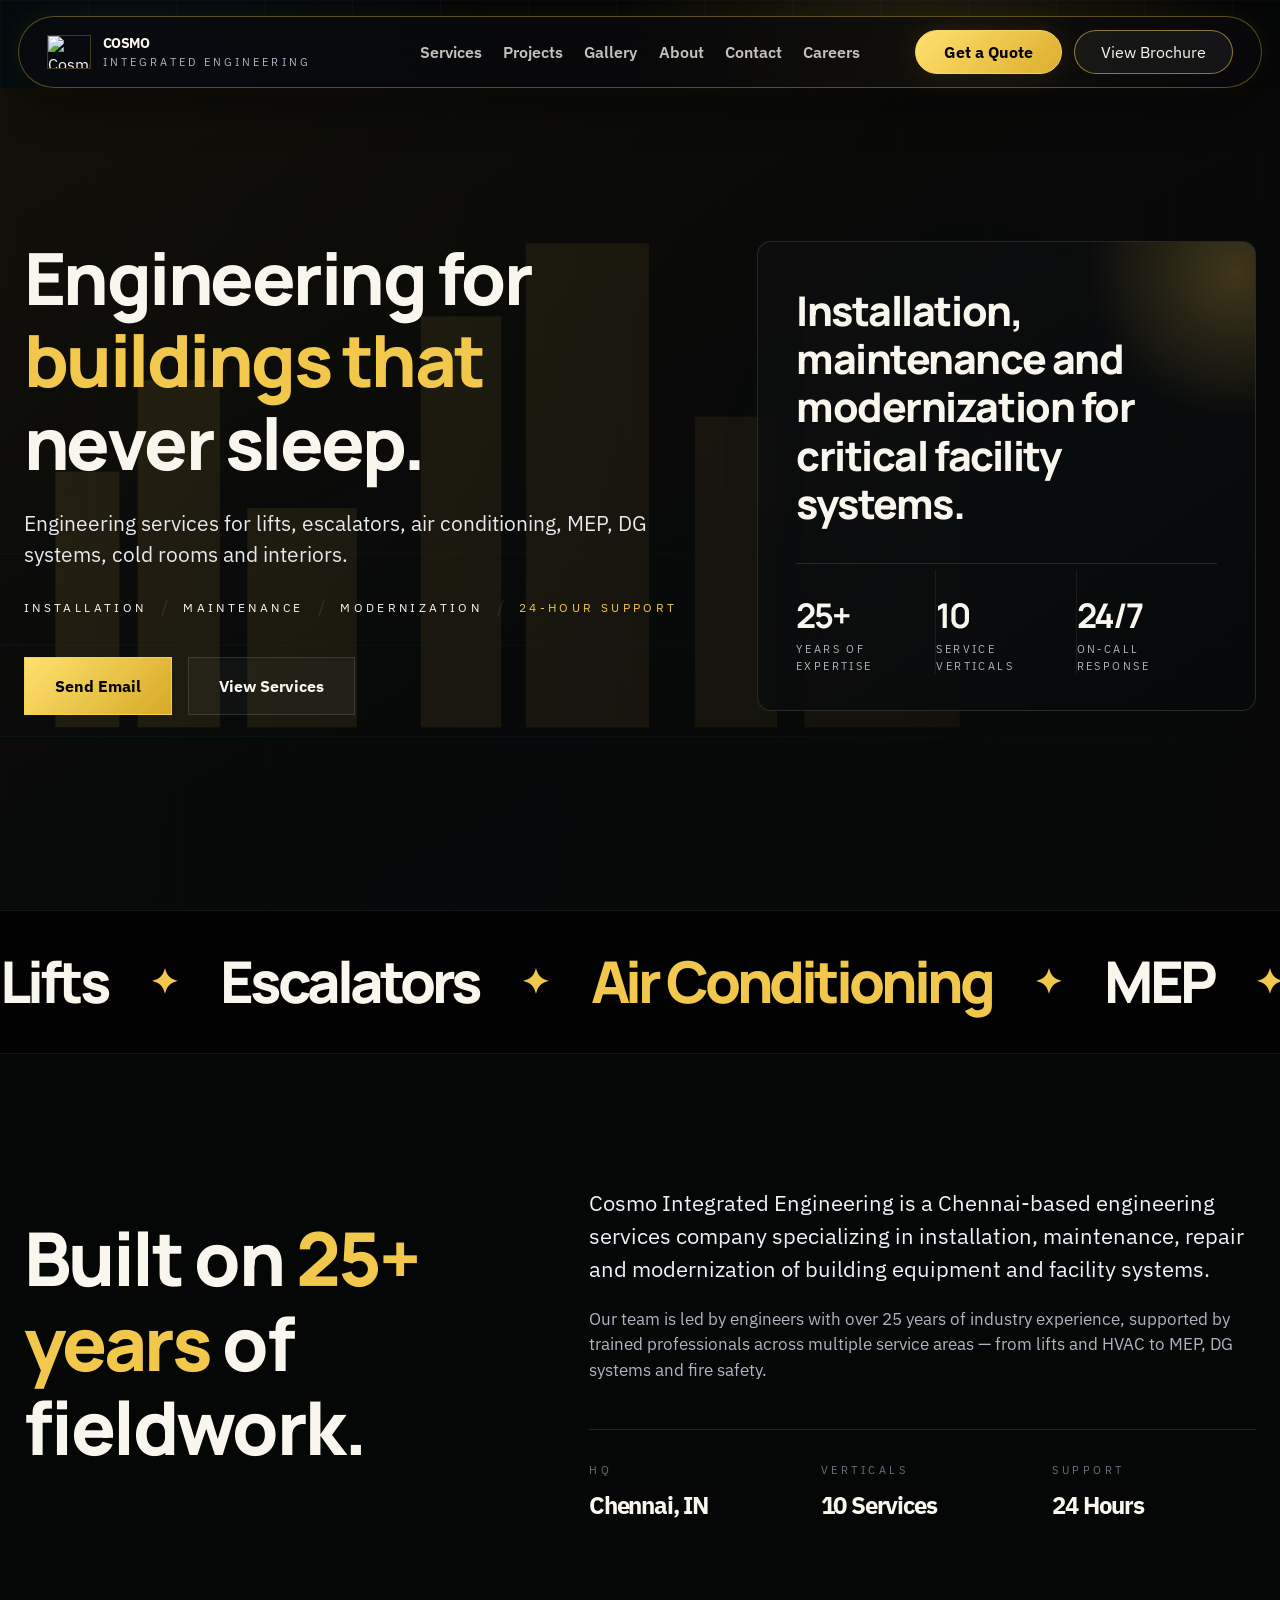
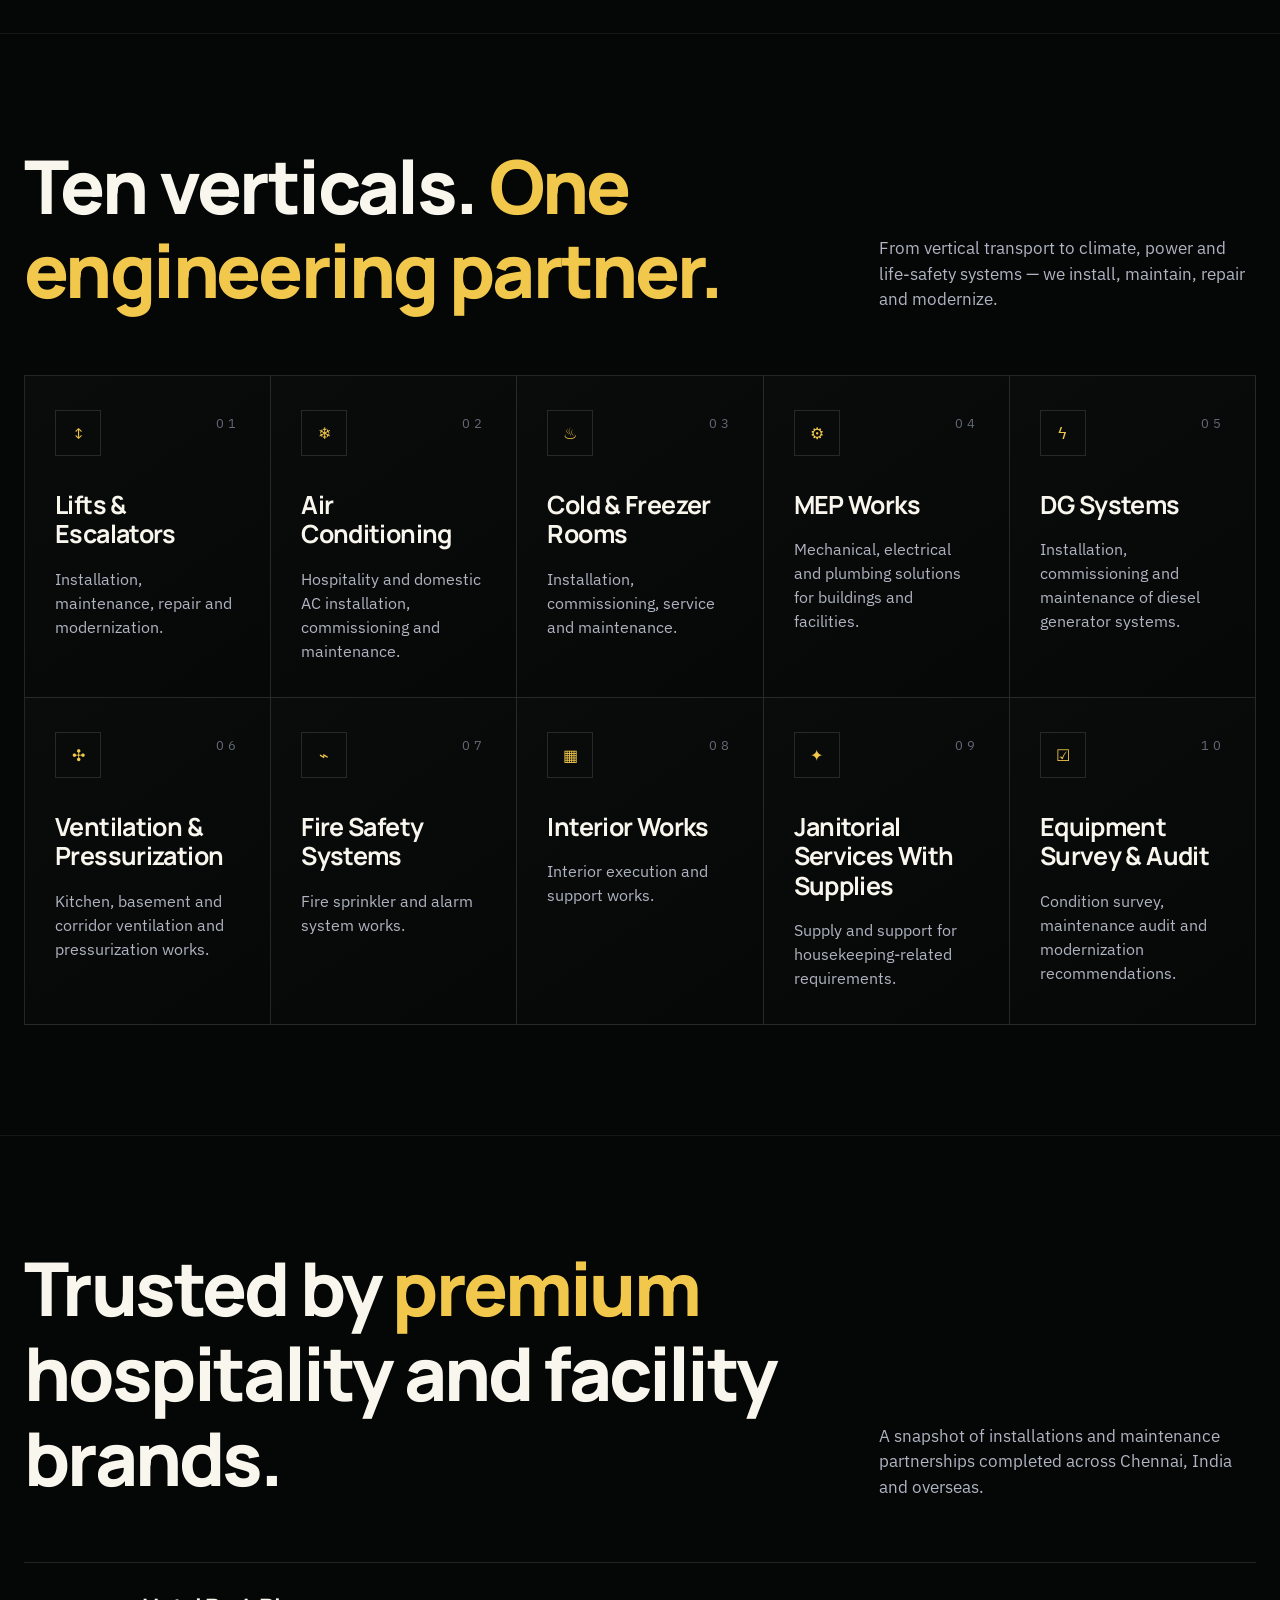
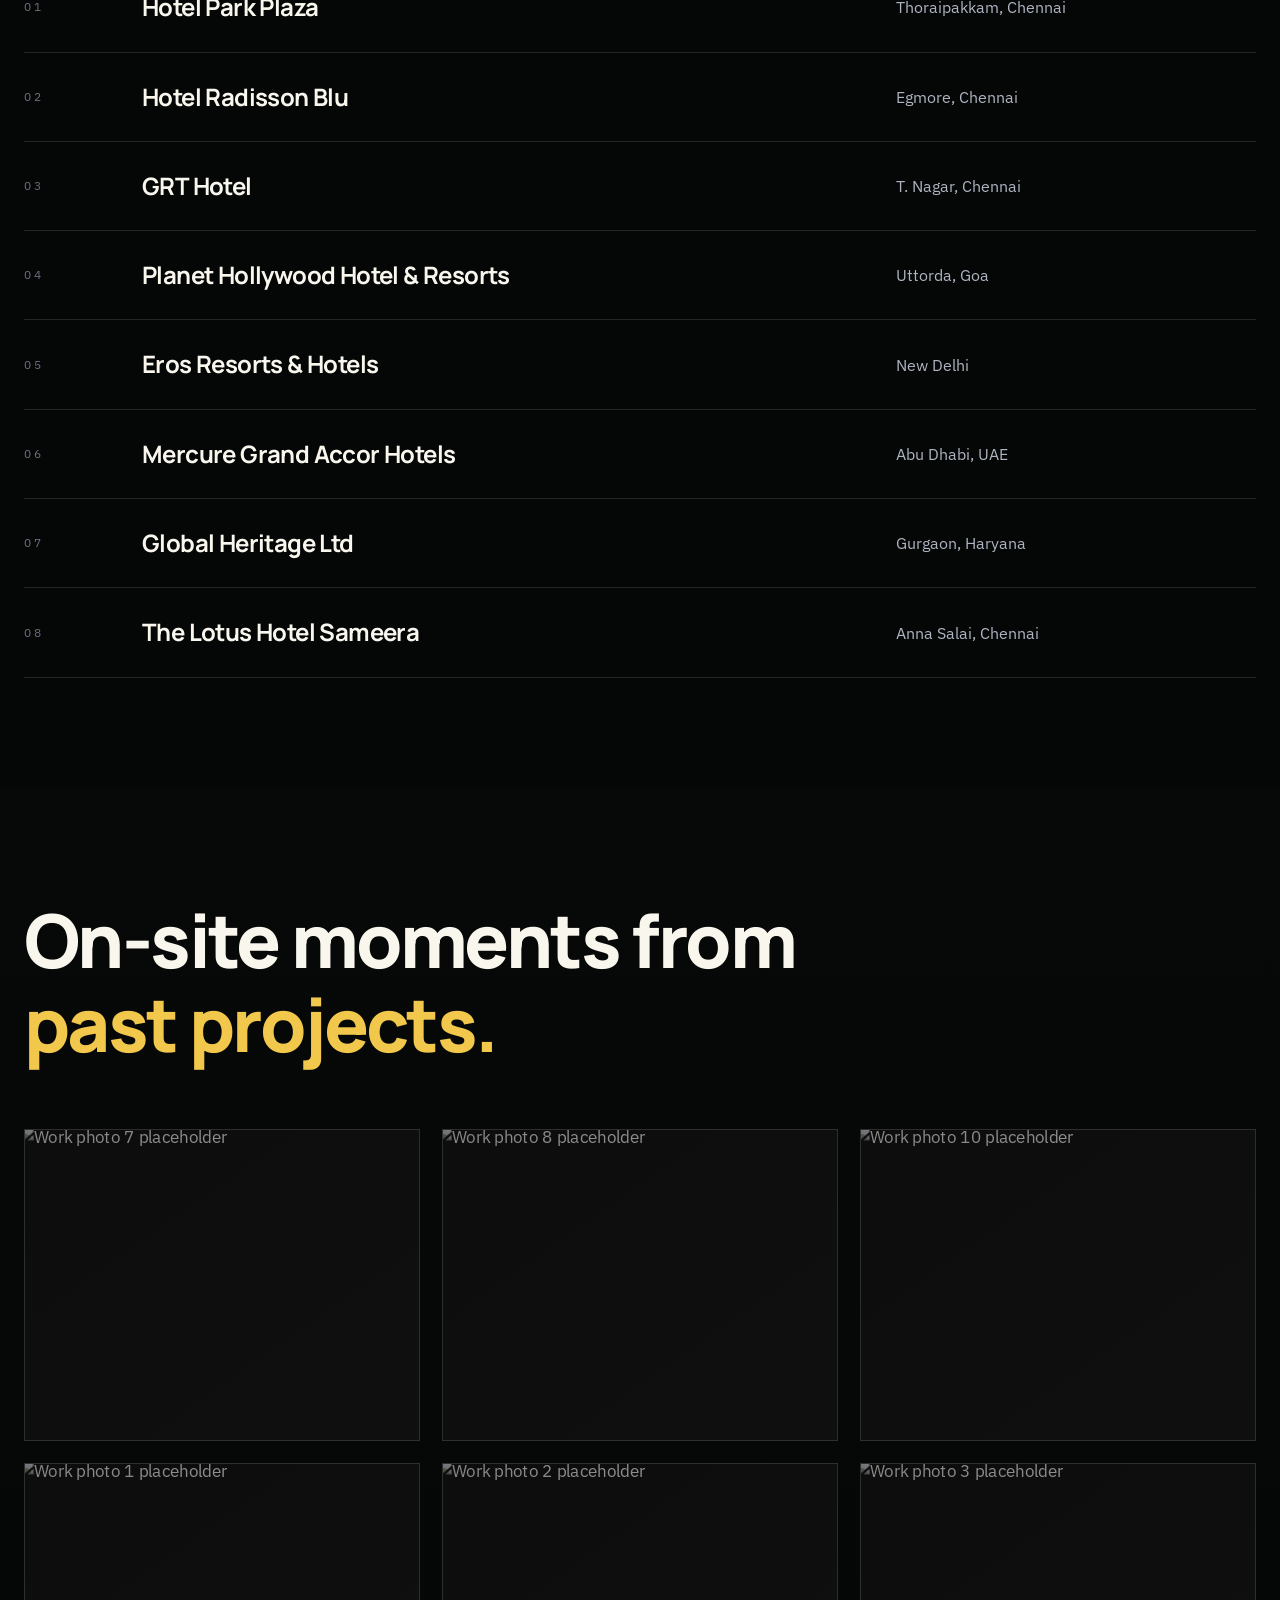
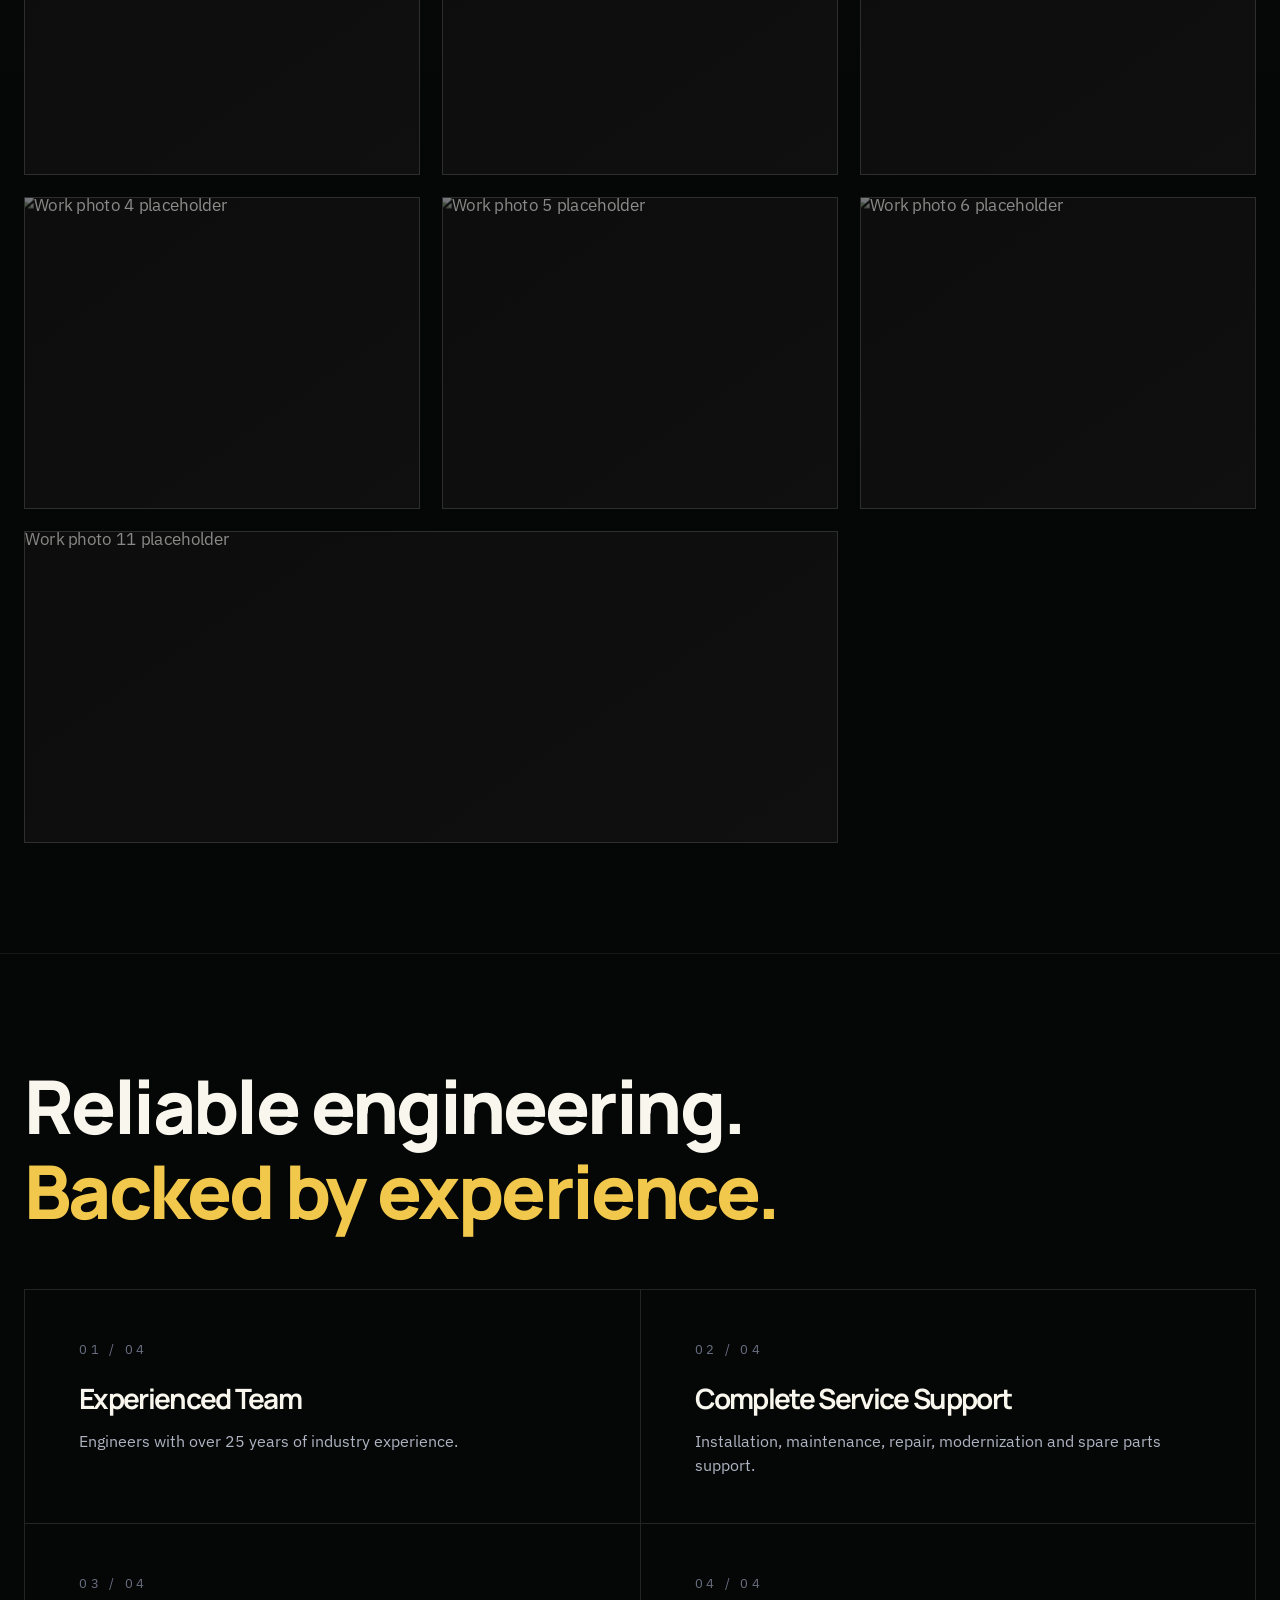
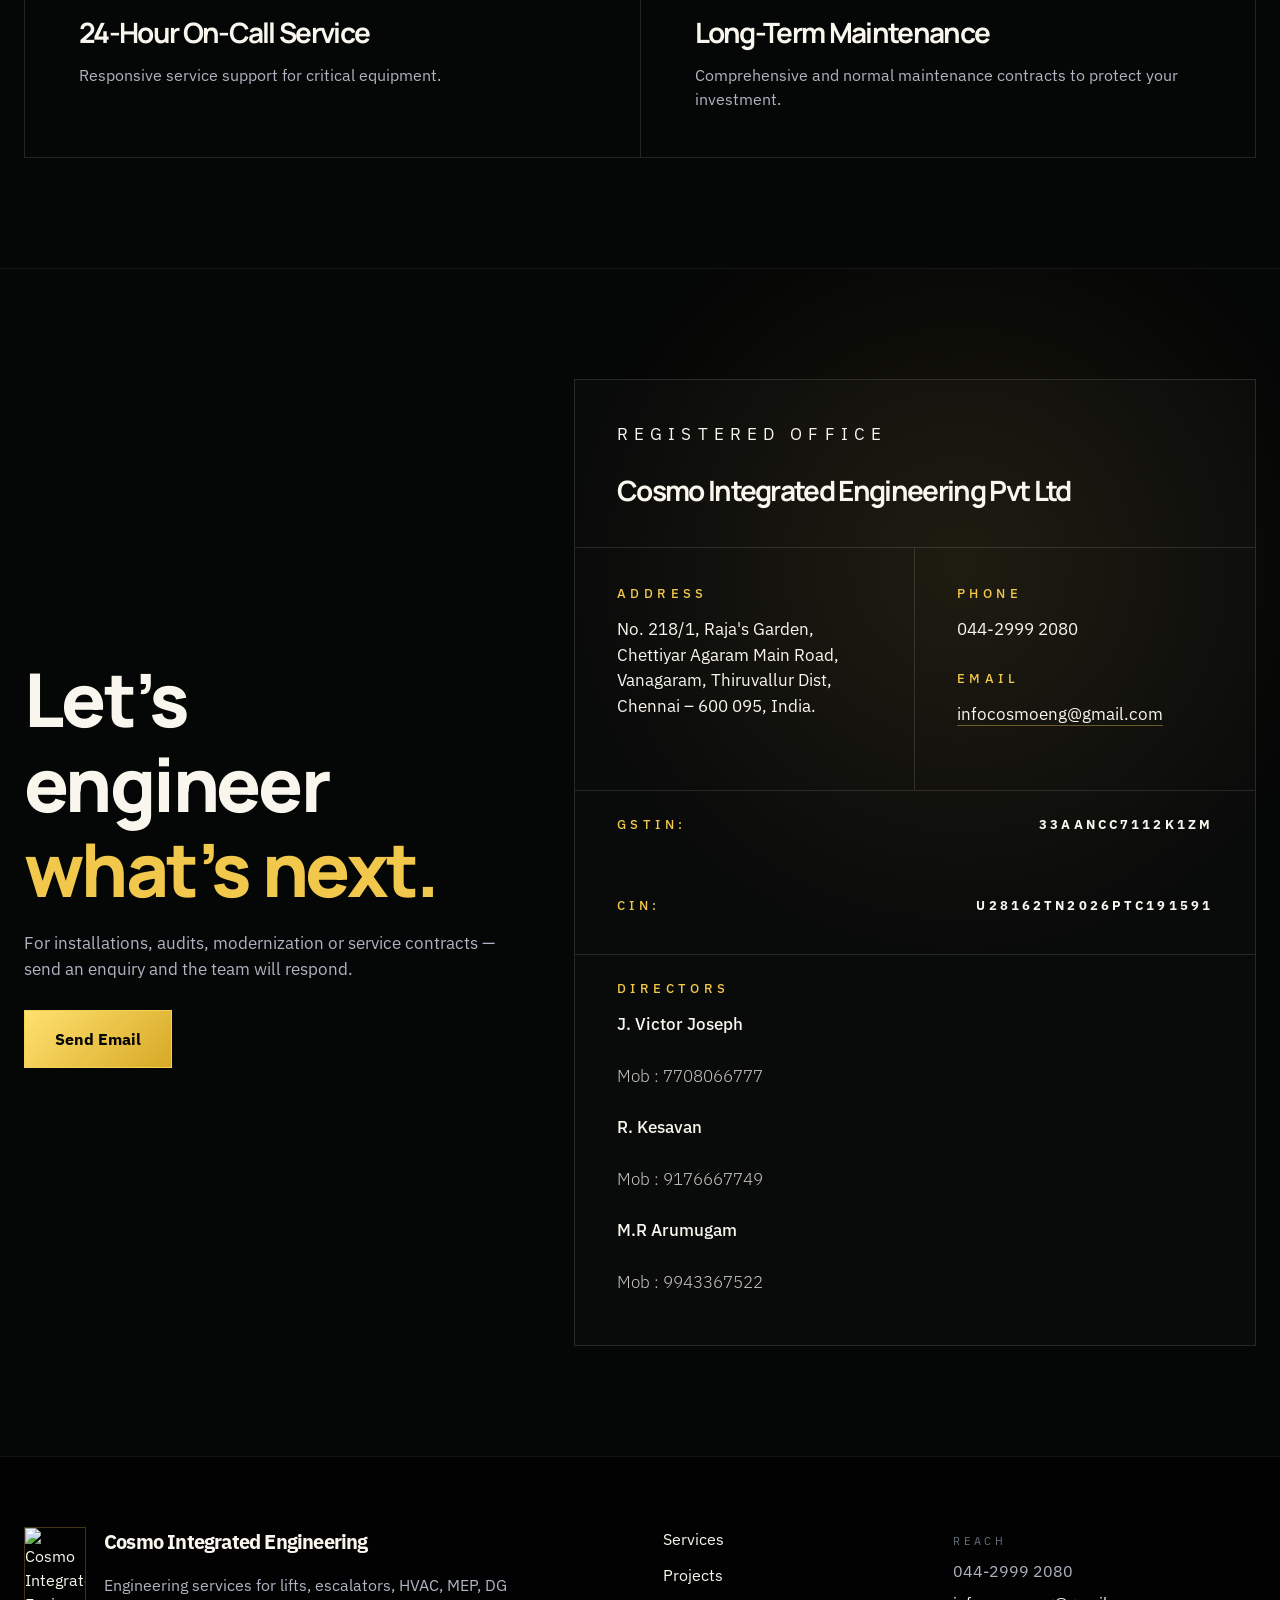
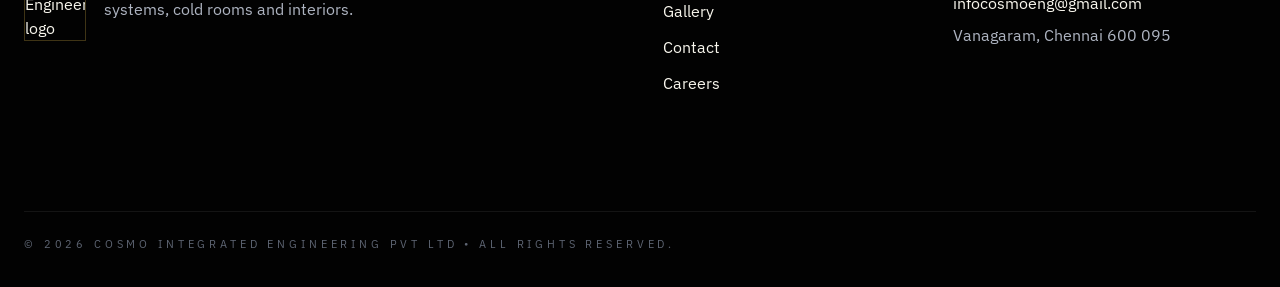
==== commit c1b7c0e2: "Update careers layout, fix typography line overlap, add floating glass navbar, and clean hero card" ====
--- a/index.html
+++ b/index.html
@@ -34,11 +34,9 @@
         <em>Integrated Engineering</em>
       </span>
     </a>
-
     <button class="nav-toggle" aria-label="Open navigation" aria-expanded="false">
       <span></span><span></span><span></span>
     </button>
-
     <nav class="nav-links" aria-label="Primary navigation">
       <a href="#services">Services</a>
       <a href="#projects">Projects</a>
@@ -51,18 +49,15 @@
         <a href="assets/Brochure.pdf" target="_blank" rel="noopener noreferrer">View Brochure</a>
       </div>
     </nav>
-
     <div class="header-actions">
       <a class="quote-btn" href="https://mail.google.com/mail/?view=cm&amp;fs=1&amp;to=infocosmoeng%40gmail.com&amp;su=Service%20Enquiry%20-%20Cosmo%20Integrated%20Engineering" target="_blank" rel="noopener noreferrer">Get a Quote</a>
       <a class="brochure-btn" href="assets/Brochure.pdf" target="_blank" rel="noopener">View Brochure</a>
     </div>
   </header>
-
   <main>
     <section class="hero section-pad">
       <div class="hero-bg-grid"></div>
       <div class="hero-content reveal">
-        <p class="eyebrow"><span></span>Pioneers in Engineering solutions</p>
         <h1>Engineering for <mark>buildings that</mark> never sleep.</h1>
         <p class="hero-copy">Engineering services for lifts, escalators, air conditioning, MEP, DG systems, cold rooms and interiors.</p>
         <div class="service-line" aria-label="Core service capabilities">
@@ -76,10 +71,7 @@
           <a class="secondary-btn" href="#services">View Services</a>
         </div>
       </div>
-
       <aside class="hero-panel reveal" aria-label="Company highlights">
-        <div class="panel-frame"></div>
-        <p class="panel-kicker">Cosmo Integrated Engineering</p>
         <h2>Installation, maintenance and modernization for critical facility systems.</h2>
         <div class="panel-stats">
           <div><strong>25+</strong><span>Years of expertise</span></div>
@@ -88,17 +80,14 @@
         </div>
       </aside>
     </section>
-
     <section class="ticker" aria-label="Service categories">
       <div class="ticker-track">
         <span>Lifts</span><b>✦</b><span>Escalators</span><b>✦</b><span>Air Conditioning</span><b>✦</b><span>MEP</span><b>✦</b><span>DG Systems</span><b>✦</b><span>Cold Rooms</span><b>✦</b><span>Interiors</span><b>✦</b>
         <span>Lifts</span><b>✦</b><span>Escalators</span><b>✦</b><span>Air Conditioning</span><b>✦</b><span>MEP</span><b>✦</b><span>DG Systems</span><b>✦</b><span>Cold Rooms</span><b>✦</b><span>Interiors</span><b>✦</b>
       </div>
     </section>
-
     <section class="about section-pad" id="about">
       <div class="section-title reveal">
-        <p class="eyebrow"><span></span> About</p>
         <h2>Built on <mark>25+ years</mark> of fieldwork.</h2>
       </div>
       <div class="about-copy reveal">
@@ -111,16 +100,13 @@
         </dl>
       </div>
     </section>
-
     <section class="services section-pad" id="services">
       <div class="section-head reveal">
         <div>
-          <p class="eyebrow"><span></span> Services</p>
           <h2>Ten verticals. <mark>One engineering partner.</mark></h2>
         </div>
         <p>From vertical transport to climate, power and life-safety systems — we install, maintain, repair and modernize.</p>
       </div>
-
       <div class="service-grid">
         <article class="service-card reveal"><small>01</small><div class="icon">↕</div><h3>Lifts & Escalators</h3><p>Installation, maintenance, repair and modernization.</p></article>
         <article class="service-card reveal"><small>02</small><div class="icon">❄</div><h3>Air Conditioning</h3><p>Hospitality and domestic AC installation, commissioning and maintenance.</p></article>
@@ -134,16 +120,13 @@
         <article class="service-card reveal"><small>10</small><div class="icon">☑</div><h3>Equipment Survey & Audit</h3><p>Condition survey, maintenance audit and modernization recommendations.</p></article>
       </div>
     </section>
-
     <section class="projects section-pad" id="projects">
       <div class="section-head reveal">
         <div>
-          <p class="eyebrow"><span></span> Projects Done</p>
           <h2>Trusted by <mark>premium</mark> hospitality and facility brands.</h2>
         </div>
         <p>A snapshot of installations and maintenance partnerships completed across Chennai, India and overseas.</p>
       </div>
-
       <div class="project-list reveal">
         <article><span>01</span><h3>Hotel Park Plaza</h3><p>Thoraipakkam, Chennai</p></article>
         <article><span>02</span><h3>Hotel Radisson Blu</h3><p>Egmore, Chennai</p></article>
@@ -155,16 +138,13 @@
         <article><span>08</span><h3>The Lotus Hotel Sameera</h3><p>Anna Salai, Chennai</p></article>
       </div>
     </section>
-
     <section class="gallery section-pad" id="gallery">
       <div class="section-head reveal">
         <div>
-          <p class="eyebrow"><span></span> Work Photos</p>
           <h2>On-site moments from <mark>past projects.</mark></h2>
         </div>
         <!--<p>Pictures of past projects</p>-->
       </div>
-
       <div class="gallery-grid reveal">
         <figure class="photo-card"><img src="assets/work/work-07.jpg" alt="Work photo 7 placeholder"><figcaption>Cooling Towers</figcaption></figure>
         <figure class="photo-card"><img src="assets/work/work-08.jpg" alt="Work photo 8 placeholder"><figcaption>Kitchen Hood with Fire Separation</figcaption></figure>
@@ -179,9 +159,7 @@
         <figure class="photo-card wide"><img src="assets/work/work-11.jpg" alt="Work photo 11 placeholder"><figcaption>Hydropneumatic System</figcaption></figure>
       </div>
     </section>
-
     <section class="why section-pad">
-      <p class="eyebrow reveal"><span></span> Why Choose Cosmo</p>
       <h2 class="reveal">Reliable engineering. <mark>Backed by experience.</mark></h2>
       <div class="why-grid">
         <article class="reveal"><small>01 / 04</small><h3>Experienced Team</h3><p>Engineers with over 25 years of industry experience.</p></article>
@@ -190,15 +168,12 @@
         <article class="reveal"><small>04 / 04</small><h3>Long-Term Maintenance</h3><p>Comprehensive and normal maintenance contracts to protect your investment.</p></article>
       </div>
     </section>
-
     <section class="contact section-pad" id="contact">
       <div class="contact-copy reveal">
-        <p class="eyebrow"><span></span> Contact</p>
         <h2>Let’s engineer <mark>what’s next.</mark></h2>
         <p>For installations, audits, modernization or service contracts — send an enquiry and the team will respond.</p>
         <a class="primary-btn" href="https://mail.google.com/mail/?view=cm&amp;fs=1&amp;to=infocosmoeng%40gmail.com&amp;su=Service%20Enquiry%20-%20Cosmo%20Integrated%20Engineering" target="_blank" rel="noopener noreferrer">Send Email</a>
       </div>
-
       <address class="contact-card reveal">
         <p class="card-label">Registered Office</p>
         <h3>Cosmo Integrated Engineering Pvt Ltd</h3>
@@ -226,7 +201,6 @@
       </address>
     </section>
   </main>
-
   <footer class="site-footer">
     <div class="footer-brand">
       <img src="assets/cosmo-logo.png" alt="Cosmo Integrated Engineering logo" />
@@ -247,12 +221,10 @@
     </div>
     <p class="copyright">© 2026 Cosmo Integrated Engineering PVT LTD • All rights reserved.</p>
   </footer>
-
   <div class="lightbox" role="dialog" aria-label="Gallery image preview" aria-hidden="true">
     <button class="lightbox-close" aria-label="Close image preview">×</button>
     <img src="" alt="Expanded work photo" />
   </div>
-
   <script src="script.js"></script>
 </body>
 </html>
--- a/styles.css
+++ b/styles.css
@@ -48,17 +48,22 @@
 
 .site-header {
   position: sticky;
-  top: 0;
+  top: 16px;
+  width: min(var(--max), calc(100% - 36px));
+  margin: 16px auto 0;
   z-index: 100;
-  height: 78px;
+  height: 72px;
   display: grid;
   grid-template-columns: 1fr auto 1fr;
   align-items: center;
   gap: 24px;
-  padding: 0 max(24px, calc((100vw - var(--max)) / 2));
-  background: rgba(0, 0, 0, 0.84);
-  border-bottom: 1px solid var(--line-soft);
-  backdrop-filter: blur(20px);
+  padding: 0 28px;
+  background: rgba(10, 11, 13, 0.72);
+  border: 1px solid rgba(241, 200, 76, 0.35);
+  border-radius: 9999px;
+  box-shadow: 0 16px 40px rgba(0, 0, 0, 0.55), 0 0 24px rgba(241, 200, 76, 0.08);
+  backdrop-filter: blur(24px) saturate(160%);
+  -webkit-backdrop-filter: blur(24px) saturate(160%);
 }
 .brand {
   display: flex;
@@ -109,6 +114,7 @@
   font-weight: 800;
   border: 1px solid #f4d760;
   box-shadow: 0 0 30px rgba(241,200,76,.12);
+  border-radius: 9999px;
 }
 .brochure-btn {
   display: inline-flex;
@@ -117,7 +123,8 @@
   min-height: 44px;
   padding: 0 26px;
   color: var(--text);
-  border: 1px solid var(--gold);
+  border: 1px solid rgba(241,200,76,.55);
+  border-radius: 9999px;
   background: rgba(255,255,255,.05);
   transition: background .2s ease, transform .2s ease, border-color .2s ease;
 }
@@ -169,16 +176,17 @@
   background: var(--gold);
 }
 .hero h1, .section-title h2, .section-head h2, .why h2, .contact h2 {
-  margin: 26px 0;
+  margin: 0 0 24px 0;
   max-width: 820px;
   font-size: clamp(52px, 8vw, 112px);
-  line-height: .92;
-  letter-spacing: -.075em;
+  line-height: 1.14;
+  letter-spacing: -.035em;
   font-weight: 850;
 }
 
 .hero h1 {
   font-size: clamp(42px, 6vw, 72px);
+  line-height: 1.14;
 }
 
 /* Make headings and topical text use the bold, modern display font */
@@ -232,7 +240,11 @@
 .primary-btn:hover, .secondary-btn:hover { transform: translateY(-3px); border-color: var(--gold); }
 .hero-panel {
   position: relative;
-  padding: 32px;
+  padding: 44px 38px 36px;
+  display: flex;
+  flex-direction: column;
+  justify-content: space-between;
+  border-radius: 14px;
   min-height: auto;
   border: 1px solid var(--line);
   background: linear-gradient(145deg, rgba(14,14,14,.92), rgba(6,10,12,.78));
@@ -262,13 +274,14 @@
   text-transform: uppercase;
   font-size: 12px;
 }
-.hero-panel h2 { position: relative; margin: 34px 0 46px; font-size: clamp(28px, 3.2vw, 52px); line-height: 1.05; letter-spacing: -.04em; }
+.hero-panel h2 { position: relative; margin: 0 0 36px 0; font-size: clamp(28px, 3.2vw, 48px); line-height: 1.18; letter-spacing: -.035em; }
 .panel-stats {
   display: grid;
   grid-template-columns: repeat(3, 1fr);
   border-top: 1px solid var(--line);
-}
-.panel-stats div { padding: 24px 18px 0 0; border-right: 1px solid var(--line-soft); }
+  padding-top: 6px;
+}
+.panel-stats div { padding: 20px 18px 0 0; border-right: 1px solid var(--line-soft); }
 .panel-stats div:last-child { border-right: 0; }
 .panel-stats strong { display: block; font-size: 34px; letter-spacing: -.06em; }
 .panel-stats span { display: block; color: var(--muted); font-size: 11px; text-transform: uppercase; letter-spacing: .22em; }
@@ -287,9 +300,10 @@
 .ticker b { color: var(--gold); font-size: 34px; }
 @keyframes marquee { to { transform: translateX(-50%); } }
 
-.about { display: grid; grid-template-columns: .85fr 1.15fr; gap: 72px; border-bottom: 1px solid var(--line-soft); }
-.section-title h2, .section-head h2, .why h2, .contact h2 { font-size: clamp(44px, 5.8vw, 82px); }
-.about-copy { align-self: center; max-width: 820px; }
+.about { display: grid; grid-template-columns: .85fr 1.15fr; gap: 72px; align-items: center; border-bottom: 1px solid var(--line-soft); }
+.section-title h2, .section-head h2, .why h2, .contact h2 { font-size: clamp(44px, 5.8vw, 82px); line-height: 1.14; }
+.section-title h2 { margin: 0; }
+.about-copy { max-width: 820px; }
 .about-copy > p:first-child { font-size: 22px; color: #eef1f7; }
 .about-copy p { color: var(--muted); font-size: 17px; }
 .about-facts {
@@ -304,7 +318,8 @@
 .about-facts dd { margin: 8px 0 0; font-size: 24px; font-weight: 800; letter-spacing: -.05em; }
 
 .section-head { display: grid; grid-template-columns: 1fr .48fr; gap: 70px; align-items: end; margin-bottom: 62px; }
-.section-head p:last-child { color: var(--muted); font-size: 17px; }
+.section-head h2 { margin: 0; }
+.section-head p:last-child { color: var(--muted); font-size: 17px; margin: 0; }
 .service-grid {
   display: grid;
   grid-template-columns: repeat(5, minmax(0, 1fr));
@@ -343,7 +358,7 @@
   border: 1px solid var(--line);
   margin-bottom: 34px;
 }
-.service-card h3 { position: relative; z-index: 1; margin: 0 0 18px; font-size: 25px; letter-spacing: -.06em; line-height: 1.08; }
+.service-card h3 { position: relative; z-index: 1; margin: 0 0 18px; font-size: 25px; letter-spacing: -.035em; line-height: 1.15; }
 .service-card p { position: relative; z-index: 1; margin: 0; color: var(--muted); }
 
 .projects { border-top: 1px solid var(--line-soft); }
@@ -420,10 +435,11 @@
 .photo-card:hover figcaption { transform: translateY(0); opacity: 1; }
 
 .why { border-top: 1px solid var(--line-soft); }
+.why h2 { margin: 0; }
 .why-grid {
   display: grid;
   grid-template-columns: repeat(2, 1fr);
-  margin-top: 70px;
+  margin-top: 56px;
   border-left: 1px solid var(--line);
   border-top: 1px solid var(--line);
 }
@@ -440,8 +456,9 @@
   border-top: 1px solid var(--line-soft);
   background: radial-gradient(circle at 75% 25%, rgba(241,200,76,.09), transparent 30%);
 }
-.contact-copy > p:not(.eyebrow) { color: var(--muted); max-width: 600px; font-size: 17px; }
-.contact-copy .primary-btn { margin-top: 24px; }
+.contact-copy h2 { margin: 0 0 20px; }
+.contact-copy > p { color: var(--muted); max-width: 600px; font-size: 17px; margin: 0; }
+.contact-copy .primary-btn { margin-top: 28px; }
 .contact-card {
   font-style: normal;
   border: 1px solid var(--line);
@@ -546,7 +563,7 @@
   .nav-links.is-open { display: grid; }
   .section-pad { padding-block: 76px; }
   .hero { min-height: auto; padding-top: 78px; }
-  .hero h1 { font-size: clamp(46px, 14vw, 72px); }
+  .hero h1 { font-size: clamp(46px, 14vw, 72px); line-height: 1.14; }
   .hero-panel { min-height: 0; padding: 34px; }
   .panel-stats, .about-facts, .why-grid, .contact-grid, .gallery-grid { grid-template-columns: 1fr; }
   .service-grid { grid-template-columns: 1fr; }
@@ -566,10 +583,10 @@
 h1,h2,h3,.ticker span,.panel-stats strong,.photo-card figcaption {
   font-family:'Manrope', Arial, sans-serif;
 }
-h1,h2 { font-weight:800; letter-spacing:-.045em; }
-h3,.service-card h3,.project-list h3 { font-weight:700; letter-spacing:-.035em; }
+h1,h2 { font-weight:800; letter-spacing:-.035em; line-height:1.14; }
+h3,.service-card h3,.project-list h3 { font-weight:700; letter-spacing:-.025em; line-height:1.18; }
 .site-header { transition: transform .28s ease; }
-.site-header.is-hidden { transform:translateY(-110%); }
+.site-header.is-hidden { transform:translateY(-140%); }
 .panel-frame, .panel-frame::before, .panel-frame::after { display:none !important; }
 .nav-links { gap:clamp(12px,1.65vw,28px); }
 .nav-links a[aria-current="page"] { color:var(--gold); }
@@ -579,15 +596,24 @@
 .photo-card figcaption { border-radius:0; }
 .mobile-nav-actions { display:none; }
 @media(max-width:1100px) {
-  .site-header { grid-template-columns:1fr auto; min-height:72px; height:auto; }
+  .site-header {
+    grid-template-columns: 1fr auto;
+    width: calc(100% - 24px);
+    margin: 12px auto 0;
+    top: 12px;
+    border-radius: 20px;
+    min-height: 64px;
+    height: auto;
+    padding: 12px 20px;
+  }
   .site-header .brand em { display:none; }
   .site-header .header-actions { display:none; }
   .site-header .nav-toggle {
     display:grid; gap:5px; width:42px; height:42px; place-content:center;
-    background:transparent; border:1px solid var(--line); cursor:pointer;
+    background:transparent; border:1px solid rgba(241,200,76,.35); border-radius:10px; cursor:pointer;
   }
   .site-header .nav-toggle span { display:block; width:18px; height:2px; background:var(--text); }
-  .site-header .nav-links { display:none; grid-column:1/-1; width:100%; padding:0 0 18px; gap:14px; }
+  .site-header .nav-links { display:none; grid-column:1/-1; width:100%; padding:14px 0 6px; gap:14px; }
   .site-header .nav-links.is-open { display:grid; }
   .mobile-nav-actions { display:grid; gap:0; margin-top:10px; border-top:1px solid var(--line); padding-top:10px; }
   .mobile-nav-actions a { padding:8px 0; color:var(--gold); }
@@ -598,7 +624,7 @@
 .careers-intro { max-width:680px; font-size:18px; color:var(--muted); }
 .careers-list { padding-top:74px; padding-bottom:130px; }
 .careers-list-head { display:flex; justify-content:space-between; align-items:end; gap:24px; margin-bottom:30px; }
-.careers-list-head h2 { font:800 clamp(28px,4vw,48px)/1.1 'Manrope',Arial,sans-serif; margin:0; letter-spacing:-.04em; }
+.careers-list-head h1, .careers-list-head h2 { font:800 clamp(28px,4vw,48px)/1.15 'Manrope',Arial,sans-serif; margin:0; letter-spacing:-.035em; }
 .careers-list-head p { color:var(--muted); margin:0; }
 .career-grid { display:grid; grid-template-columns:repeat(2,minmax(0,1fr)); gap:18px; }
 .career-card { display:flex; flex-direction:column; gap:18px; width:100%; min-height:345px; padding:34px; border:1px solid var(--line); border-radius:0; background:#0d0e0f; color:var(--text); font:inherit; opacity:.68; cursor:pointer; text-align:left; transition:opacity .2s,background .2s,border-color .2s; }
@@ -606,7 +632,7 @@
 .career-card:focus-visible { outline:2px solid var(--gold); outline-offset:3px; }
 .career-card-top { display:flex; align-items:center; justify-content:space-between; gap:12px; color:#ababab; font-size:11px; font-weight:700; letter-spacing:.15em; text-transform:uppercase; }
 .career-status { padding:6px 9px; border:1px solid #686868; color:#b0b0b0; white-space:nowrap; letter-spacing:.08em; }
-.career-card h3 { margin:12px 0 0; font:800 clamp(26px,3vw,37px)/1.12 'Manrope',Arial,sans-serif; letter-spacing:-.04em; }
+.career-card h3 { margin:12px 0 0; font:800 clamp(26px,3vw,37px)/1.18 'Manrope',Arial,sans-serif; letter-spacing:-.03em; }
 .career-meta { font-weight:600; color:#b8b8b8; font-size:14px; }
 .career-summary { margin:0; max-width:540px; font-size:16px; line-height:1.65; color:#d4d4d4; }
 .career-skills { color:#aaa; font-size:14px; margin:0; }
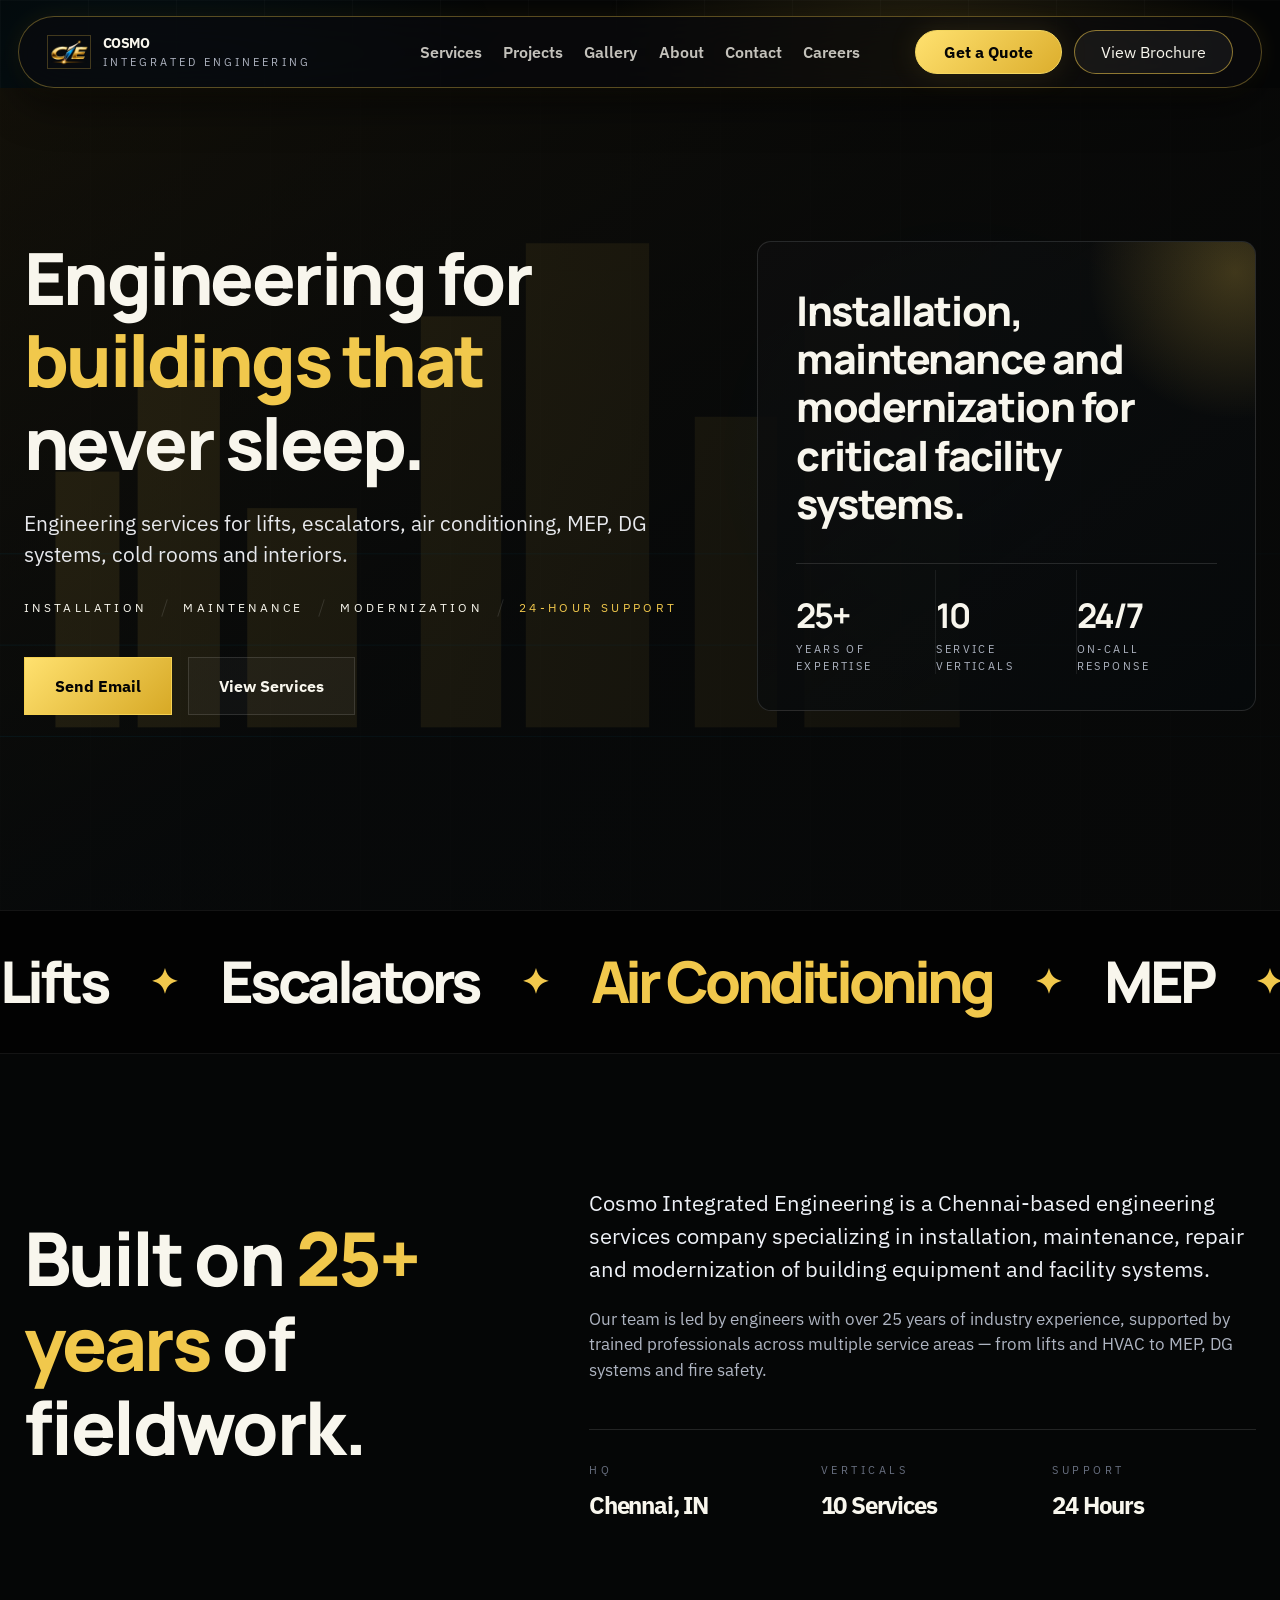
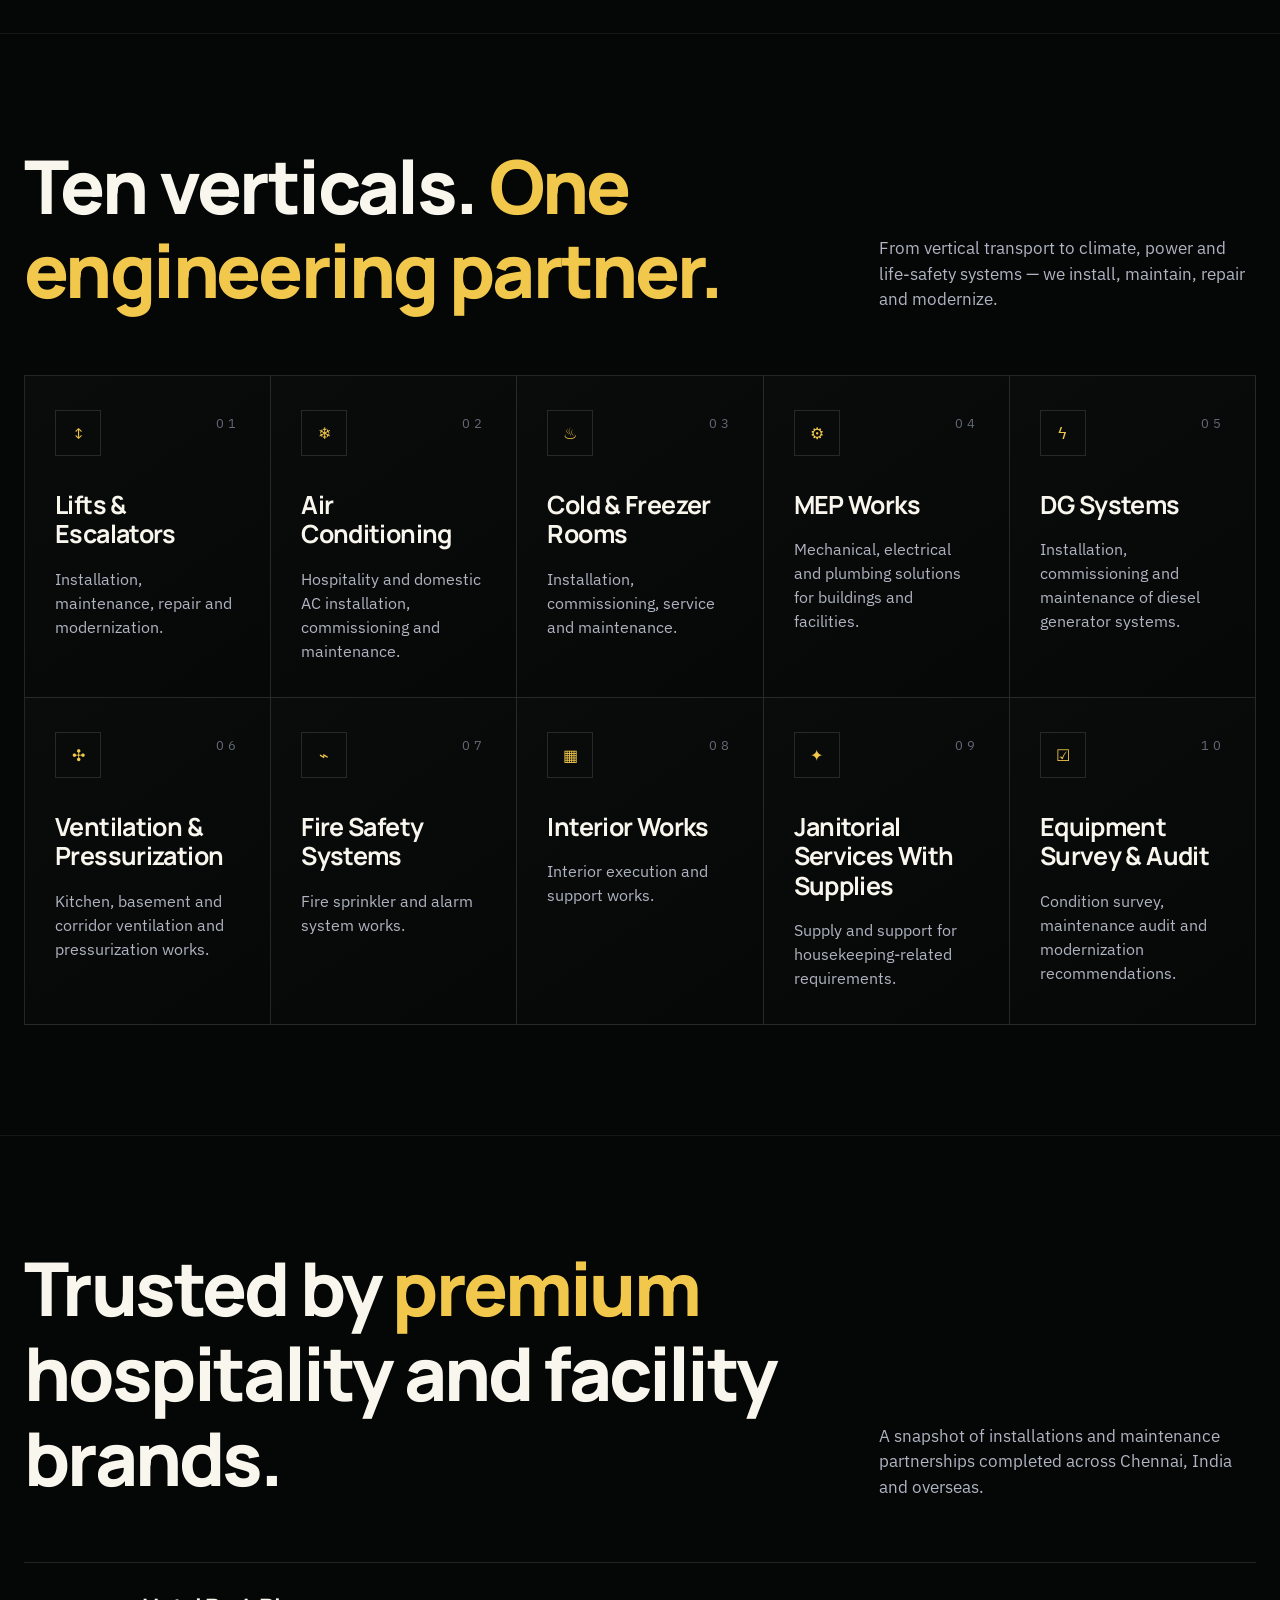
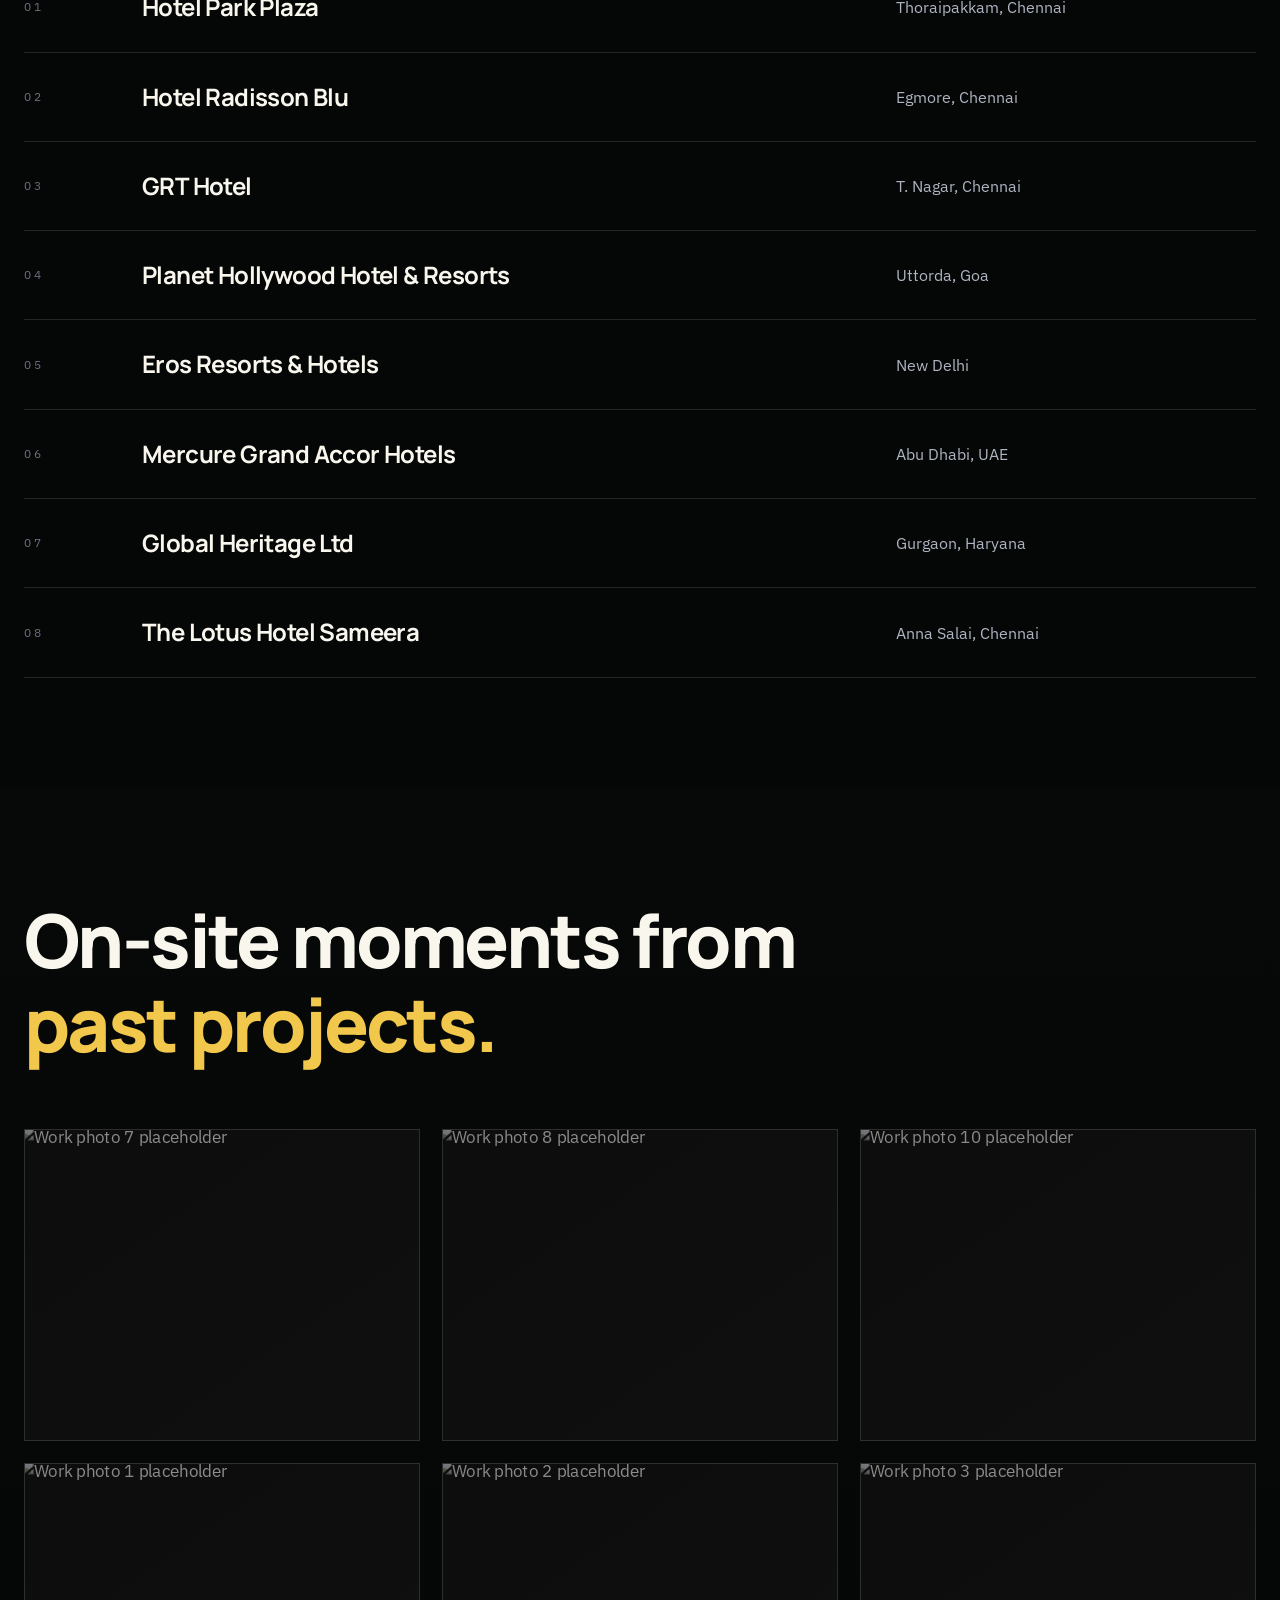
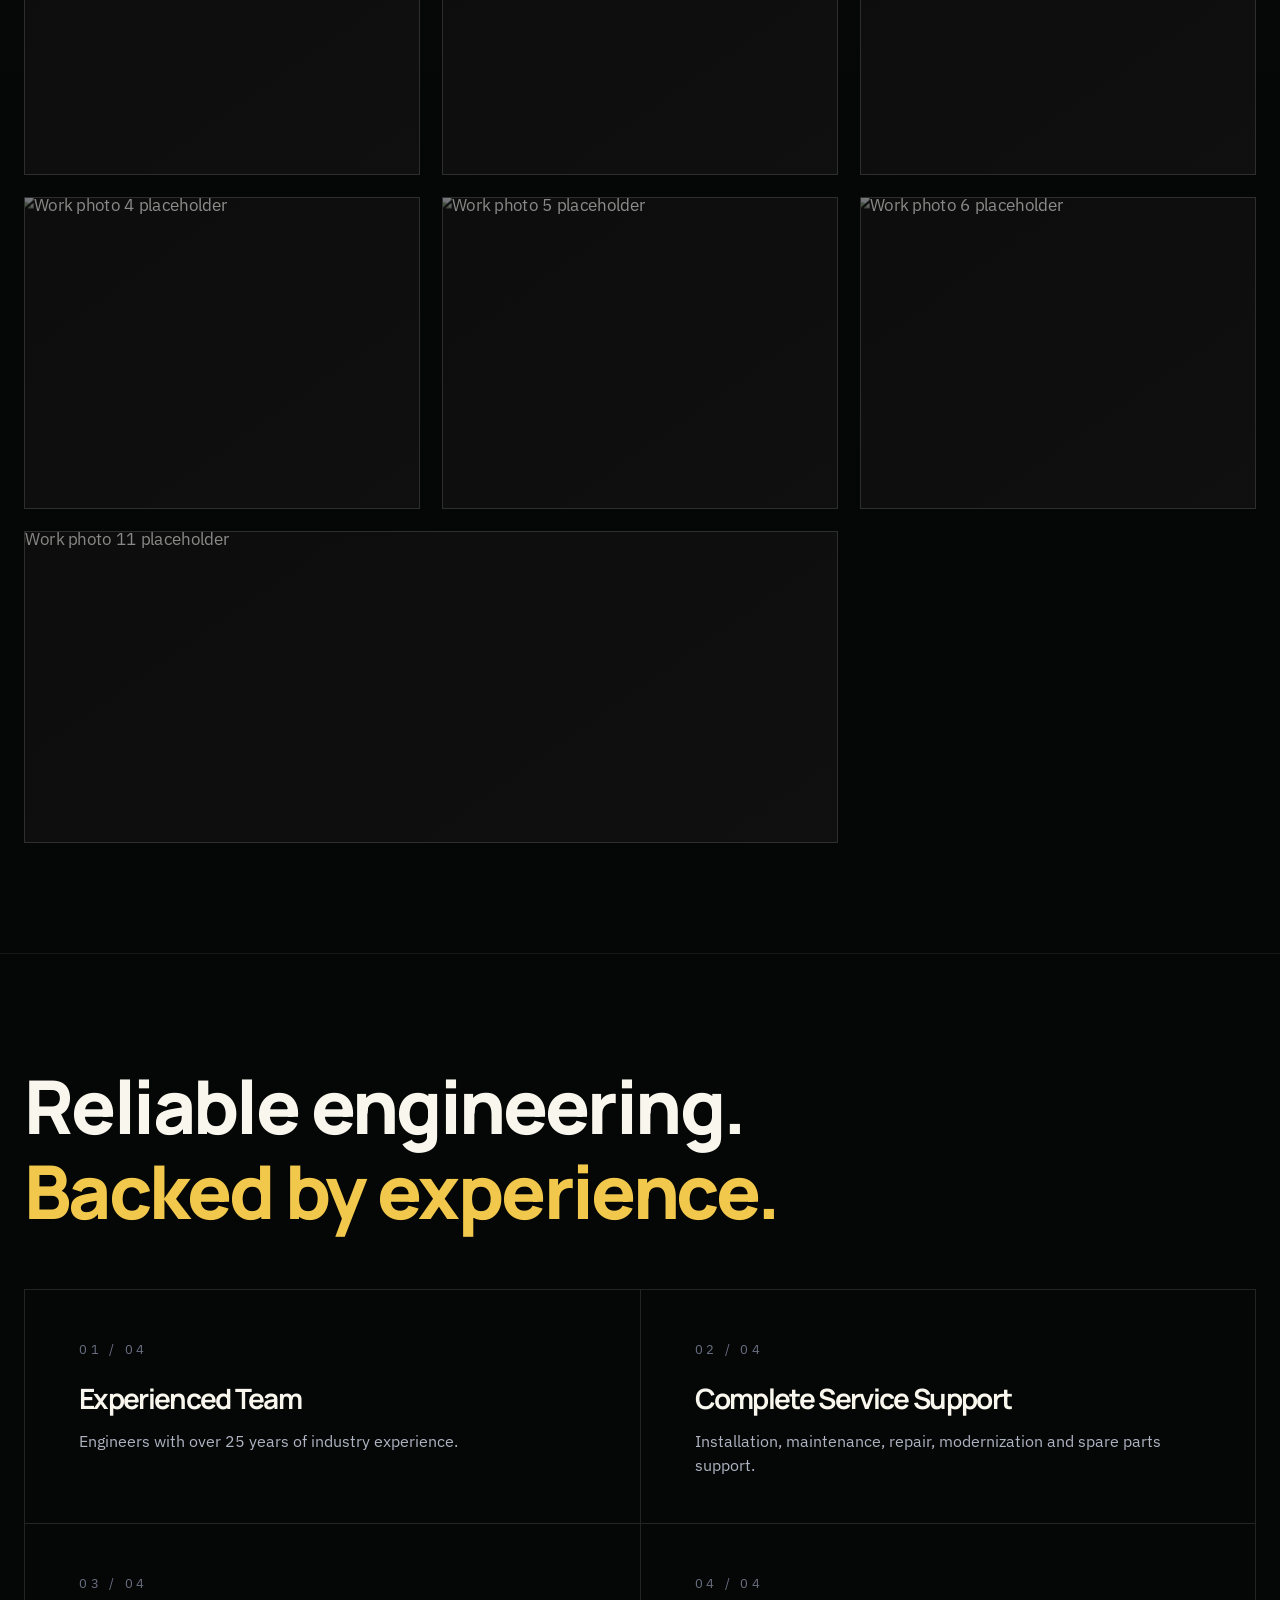
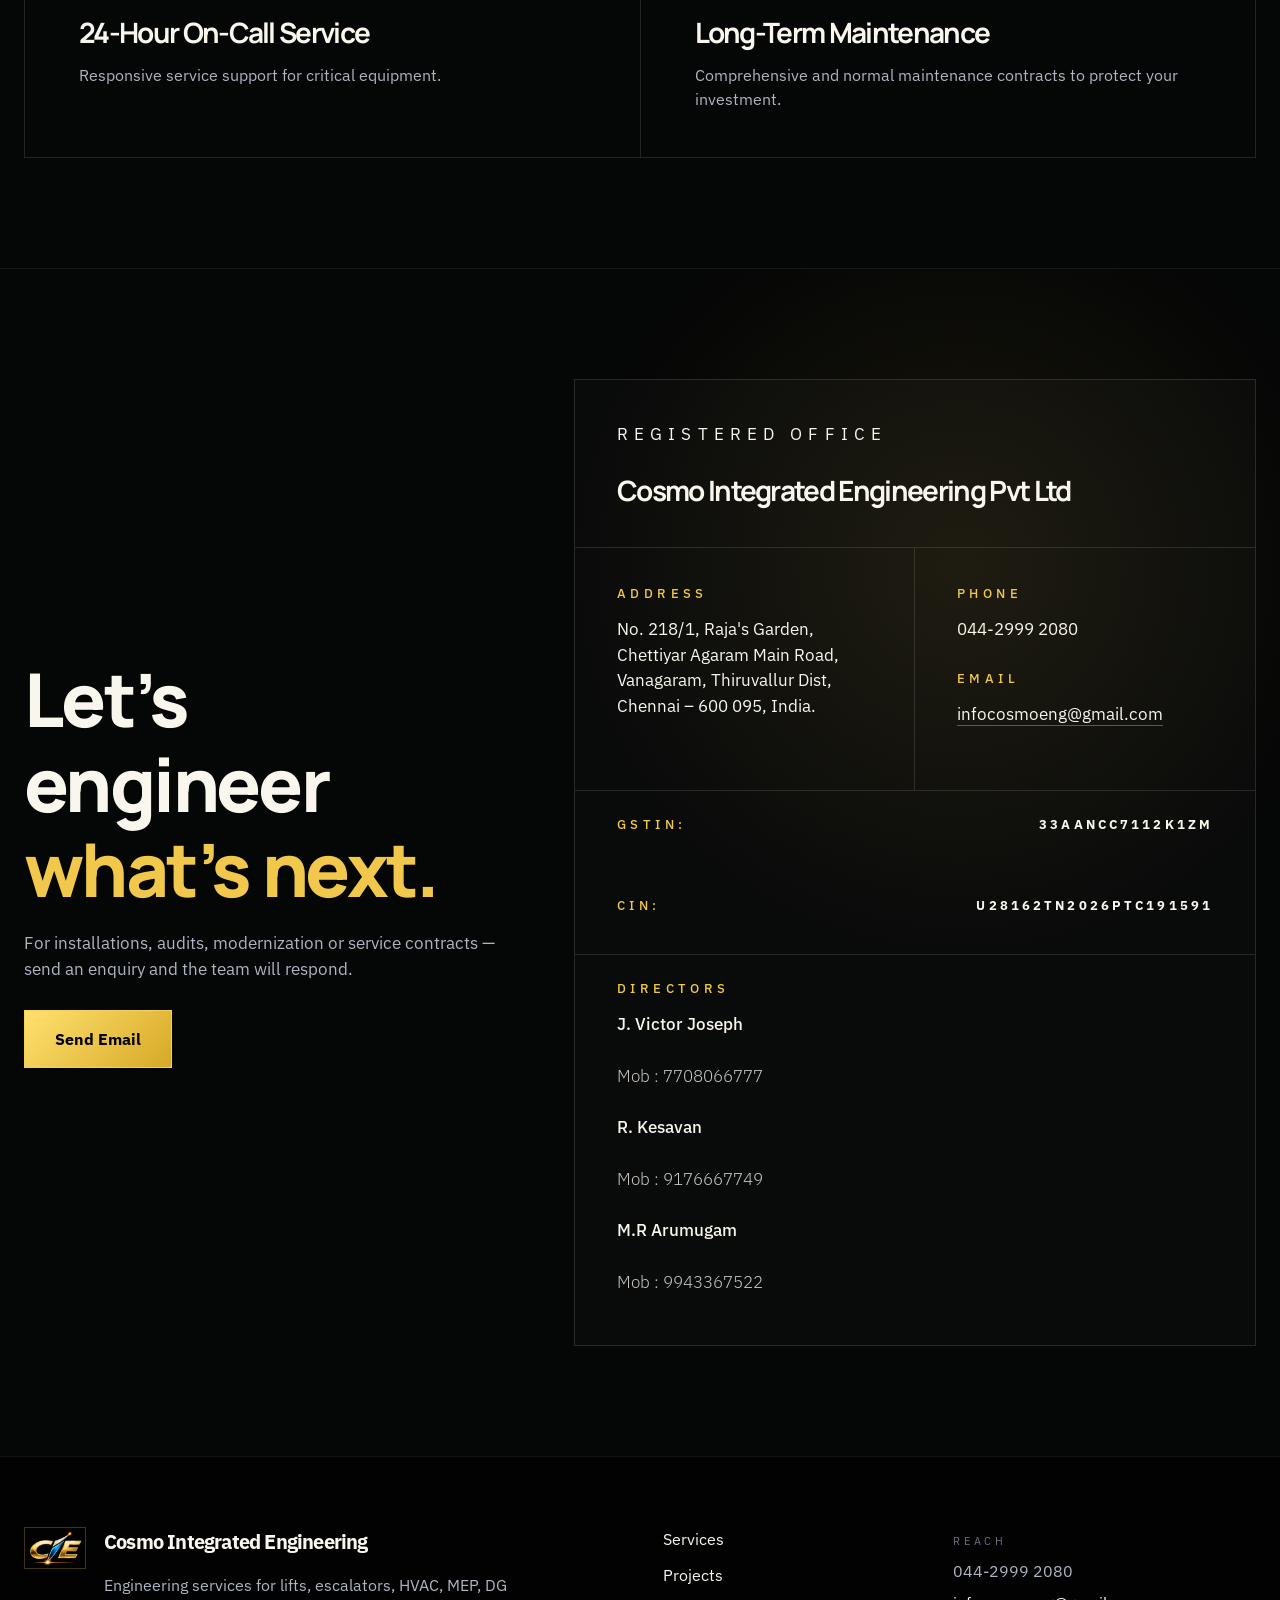
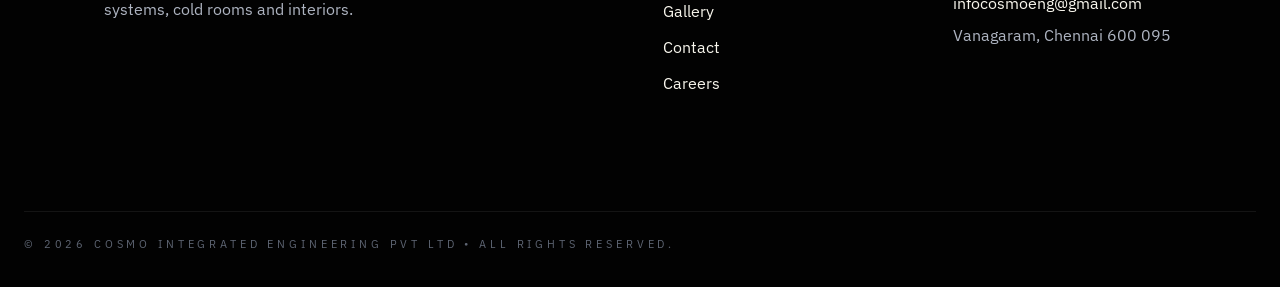
==== commit 06d7e74d: "Update company logo and search favicon" ====
--- a/index.html
+++ b/index.html
@@ -1,230 +1,230 @@
-<!DOCTYPE html>
-<html lang="en">
-<head>
-  <meta charset="UTF-8" />
-  <meta name="viewport" content="width=device-width, initial-scale=1.0" />
-  <title>Cosmo Integrated Engineering | Engineering Services in Chennai</title>
-  <meta name="description" content="Cosmo Integrated Engineering provides lifts, escalators, air conditioning, cold rooms, MEP, DG systems, ventilation, fire safety and facility services.">
-  <link rel="canonical" href="https://cosmoengineering.in/">
-  <link rel="icon" type="image/png" sizes="192x192" href="/assets/favicon-192.png">
-  <link rel="icon" type="image/svg+xml" href="/assets/favicon.svg">
-  <link rel="apple-touch-icon" href="/assets/favicon-192.png">
-  <meta name="theme-color" content="#050606">
-  <meta property="og:type" content="website">
-  <meta property="og:site_name" content="Cosmo Integrated Engineering">
-  <meta property="og:title" content="Cosmo Integrated Engineering | Engineering Services in Chennai">
-  <meta property="og:description" content="Cosmo Integrated Engineering provides lifts, escalators, air conditioning, cold rooms, MEP, DG systems, ventilation, fire safety and facility services.">
-  <meta property="og:url" content="https://cosmoengineering.in/">
-  <meta property="og:image" content="https://cosmoengineering.in/assets/cosmo-logo.png">
-  <meta name="twitter:card" content="summary">
-  <meta name="twitter:title" content="Cosmo Integrated Engineering | Engineering Services in Chennai">
-  <meta name="twitter:description" content="Cosmo Integrated Engineering provides lifts, escalators, air conditioning, cold rooms, MEP, DG systems, ventilation, fire safety and facility services.">
-  <script type="application/ld+json">{"@context": "https://schema.org", "@type": "Organization", "name": "Cosmo Integrated Engineering Pvt Ltd", "url": "https://cosmoengineering.in/", "logo": "https://cosmoengineering.in/assets/cosmo-logo.png", "description": "Cosmo Integrated Engineering provides lifts, escalators, air conditioning, cold rooms, MEP, DG systems, ventilation, fire safety and facility services.", "email": "infocosmoeng@gmail.com", "telephone": "+91-44-2999-2080", "address": {"@type": "PostalAddress", "streetAddress": "No. 218/1, Raja's Garden, Chettiyar Agaram Main Road, Vanagaram", "addressLocality": "Chennai", "addressRegion": "Tamil Nadu", "postalCode": "600095", "addressCountry": "IN"}, "knowsAbout": ["Lifts and escalators", "Air conditioning", "Cold and freezer rooms", "MEP works", "Diesel generator systems", "Ventilation and pressurization", "Fire safety systems", "Interior works", "Janitorial services", "Equipment survey and audit"]}</script>
-  <link rel="preconnect" href="https://fonts.googleapis.com">
-  <link rel="preconnect" href="https://fonts.gstatic.com" crossorigin>
-  <link href="https://fonts.googleapis.com/css2?family=IBM+Plex+Sans:wght@400;500;600;700&amp;family=Manrope:wght@400;500;600;700;800&amp;display=swap" rel="stylesheet">
-  <link rel="stylesheet" href="styles.css" />
-</head>
-<body>
-  <header class="site-header" id="top">
-    <a class="brand" href="#top" aria-label="Cosmo Integrated Engineering home">
-      <img src="assets/cosmo-logo.png" alt="Cosmo Integrated Engineering logo" />
-      <span>
-        <strong>COSMO</strong>
-        <em>Integrated Engineering</em>
-      </span>
-    </a>
-    <button class="nav-toggle" aria-label="Open navigation" aria-expanded="false">
-      <span></span><span></span><span></span>
-    </button>
-    <nav class="nav-links" aria-label="Primary navigation">
-      <a href="#services">Services</a>
-      <a href="#projects">Projects</a>
-      <a href="#gallery">Gallery</a>
-      <a href="#about">About</a>
-      <a href="#contact">Contact</a>
-      <a href="careers.html">Careers</a>
-      <div class="mobile-nav-actions">
-        <a href="https://mail.google.com/mail/?view=cm&amp;fs=1&amp;to=infocosmoeng%40gmail.com&amp;su=Service%20Enquiry%20-%20Cosmo%20Integrated%20Engineering" target="_blank" rel="noopener noreferrer">Get a Quote</a>
-        <a href="assets/Brochure.pdf" target="_blank" rel="noopener noreferrer">View Brochure</a>
-      </div>
-    </nav>
-    <div class="header-actions">
-      <a class="quote-btn" href="https://mail.google.com/mail/?view=cm&amp;fs=1&amp;to=infocosmoeng%40gmail.com&amp;su=Service%20Enquiry%20-%20Cosmo%20Integrated%20Engineering" target="_blank" rel="noopener noreferrer">Get a Quote</a>
-      <a class="brochure-btn" href="assets/Brochure.pdf" target="_blank" rel="noopener">View Brochure</a>
-    </div>
-  </header>
-  <main>
-    <section class="hero section-pad">
-      <div class="hero-bg-grid"></div>
-      <div class="hero-content reveal">
-        <h1>Engineering for <mark>buildings that</mark> never sleep.</h1>
-        <p class="hero-copy">Engineering services for lifts, escalators, air conditioning, MEP, DG systems, cold rooms and interiors.</p>
-        <div class="service-line" aria-label="Core service capabilities">
-          <span>Installation</span><i></i>
-          <span>Maintenance</span><i></i>
-          <span>Modernization</span><i></i>
-          <span>24-hour support</span>
-        </div>
-        <div class="hero-actions">
-          <a class="primary-btn" href="https://mail.google.com/mail/?view=cm&amp;fs=1&amp;to=infocosmoeng%40gmail.com&amp;su=Service%20Enquiry%20-%20Cosmo%20Integrated%20Engineering" target="_blank" rel="noopener noreferrer">Send Email</a>
-          <a class="secondary-btn" href="#services">View Services</a>
-        </div>
-      </div>
-      <aside class="hero-panel reveal" aria-label="Company highlights">
-        <h2>Installation, maintenance and modernization for critical facility systems.</h2>
-        <div class="panel-stats">
-          <div><strong>25+</strong><span>Years of expertise</span></div>
-          <div><strong>10</strong><span>Service verticals</span></div>
-          <div><strong>24/7</strong><span>On-call response</span></div>
-        </div>
-      </aside>
-    </section>
-    <section class="ticker" aria-label="Service categories">
-      <div class="ticker-track">
-        <span>Lifts</span><b>✦</b><span>Escalators</span><b>✦</b><span>Air Conditioning</span><b>✦</b><span>MEP</span><b>✦</b><span>DG Systems</span><b>✦</b><span>Cold Rooms</span><b>✦</b><span>Interiors</span><b>✦</b>
-        <span>Lifts</span><b>✦</b><span>Escalators</span><b>✦</b><span>Air Conditioning</span><b>✦</b><span>MEP</span><b>✦</b><span>DG Systems</span><b>✦</b><span>Cold Rooms</span><b>✦</b><span>Interiors</span><b>✦</b>
-      </div>
-    </section>
-    <section class="about section-pad" id="about">
-      <div class="section-title reveal">
-        <h2>Built on <mark>25+ years</mark> of fieldwork.</h2>
-      </div>
-      <div class="about-copy reveal">
-        <p>Cosmo Integrated Engineering is a Chennai-based engineering services company specializing in installation, maintenance, repair and modernization of building equipment and facility systems.</p>
-        <p>Our team is led by engineers with over 25 years of industry experience, supported by trained professionals across multiple service areas — from lifts and HVAC to MEP, DG systems and fire safety.</p>
-        <dl class="about-facts">
-          <div><dt>HQ</dt><dd>Chennai, IN</dd></div>
-          <div><dt>Verticals</dt><dd>10 Services</dd></div>
-          <div><dt>Support</dt><dd>24 Hours</dd></div>
-        </dl>
-      </div>
-    </section>
-    <section class="services section-pad" id="services">
-      <div class="section-head reveal">
-        <div>
-          <h2>Ten verticals. <mark>One engineering partner.</mark></h2>
-        </div>
-        <p>From vertical transport to climate, power and life-safety systems — we install, maintain, repair and modernize.</p>
-      </div>
-      <div class="service-grid">
-        <article class="service-card reveal"><small>01</small><div class="icon">↕</div><h3>Lifts & Escalators</h3><p>Installation, maintenance, repair and modernization.</p></article>
-        <article class="service-card reveal"><small>02</small><div class="icon">❄</div><h3>Air Conditioning</h3><p>Hospitality and domestic AC installation, commissioning and maintenance.</p></article>
-        <article class="service-card reveal"><small>03</small><div class="icon">♨</div><h3>Cold & Freezer Rooms</h3><p>Installation, commissioning, service and maintenance.</p></article>
-        <article class="service-card reveal"><small>04</small><div class="icon">⚙</div><h3>MEP Works</h3><p>Mechanical, electrical and plumbing solutions for buildings and facilities.</p></article>
-        <article class="service-card reveal"><small>05</small><div class="icon">ϟ</div><h3>DG Systems</h3><p>Installation, commissioning and maintenance of diesel generator systems.</p></article>
-        <article class="service-card reveal"><small>06</small><div class="icon">✣</div><h3>Ventilation & Pressurization</h3><p>Kitchen, basement and corridor ventilation and pressurization works.</p></article>
-        <article class="service-card reveal"><small>07</small><div class="icon">⌁</div><h3>Fire Safety Systems</h3><p>Fire sprinkler and alarm system works.</p></article>
-        <article class="service-card reveal"><small>08</small><div class="icon">▦</div><h3>Interior Works</h3><p>Interior execution and support works.</p></article>
-        <article class="service-card reveal"><small>09</small><div class="icon">✦</div><h3>Janitorial Services With Supplies</h3><p>Supply and support for housekeeping-related requirements.</p></article>
-        <article class="service-card reveal"><small>10</small><div class="icon">☑</div><h3>Equipment Survey & Audit</h3><p>Condition survey, maintenance audit and modernization recommendations.</p></article>
-      </div>
-    </section>
-    <section class="projects section-pad" id="projects">
-      <div class="section-head reveal">
-        <div>
-          <h2>Trusted by <mark>premium</mark> hospitality and facility brands.</h2>
-        </div>
-        <p>A snapshot of installations and maintenance partnerships completed across Chennai, India and overseas.</p>
-      </div>
-      <div class="project-list reveal">
-        <article><span>01</span><h3>Hotel Park Plaza</h3><p>Thoraipakkam, Chennai</p></article>
-        <article><span>02</span><h3>Hotel Radisson Blu</h3><p>Egmore, Chennai</p></article>
-        <article><span>03</span><h3>GRT Hotel</h3><p>T. Nagar, Chennai</p></article>
-        <article><span>04</span><h3>Planet Hollywood Hotel & Resorts</h3><p>Uttorda, Goa</p></article>
-        <article><span>05</span><h3>Eros Resorts & Hotels</h3><p>New Delhi</p></article>
-        <article><span>06</span><h3>Mercure Grand Accor Hotels</h3><p>Abu Dhabi, UAE</p></article>
-        <article><span>07</span><h3>Global Heritage Ltd</h3><p>Gurgaon, Haryana</p></article>
-        <article><span>08</span><h3>The Lotus Hotel Sameera</h3><p>Anna Salai, Chennai</p></article>
-      </div>
-    </section>
-    <section class="gallery section-pad" id="gallery">
-      <div class="section-head reveal">
-        <div>
-          <h2>On-site moments from <mark>past projects.</mark></h2>
-        </div>
-        <!--<p>Pictures of past projects</p>-->
-      </div>
-      <div class="gallery-grid reveal">
-        <figure class="photo-card"><img src="assets/work/work-07.jpg" alt="Work photo 7 placeholder"><figcaption>Cooling Towers</figcaption></figure>
-        <figure class="photo-card"><img src="assets/work/work-08.jpg" alt="Work photo 8 placeholder"><figcaption>Kitchen Hood with Fire Separation</figcaption></figure>
-        <!--<figure class="photo-card"><img src="assets/work/work-09.jpg" alt="Work photo 9 placeholder"><figcaption>Work Photo 9</figcaption></figure>-->
-        <figure class="photo-card"><img src="assets/work/work-10.jpg" alt="Work photo 10 placeholder"><figcaption>Generator</figcaption></figure>
-        <figure class="photo-card"><img src="assets/work/work-01.jpg" alt="Work photo 1 placeholder"><figcaption>Cold and Freezer Units</figcaption></figure>
-        <figure class="photo-card"><img src="assets/work/work-02.jpg" alt="Work photo 2 placeholder"><figcaption>Chiller Header Lines</figcaption></figure>
-        <figure class="photo-card"><img src="assets/work/work-03.jpg" alt="Work photo 3 placeholder"><figcaption>Banquet Hall A/C Supply Duct</figcaption></figure>
-        <figure class="photo-card"><img src="assets/work/work-04.jpg" alt="Work photo 4 placeholder"><figcaption>Chilled Water Primary Pumps</figcaption></figure>
-        <figure class="photo-card"><img src="assets/work/work-05.jpg" alt="Work photo 5 placeholder"><figcaption>Cold and Freezer Units</figcaption></figure>
-        <figure class="photo-card"><img src="assets/work/work-06.jpg" alt="Work photo 6 placeholder"><figcaption>A/C Chiller</figcaption></figure>
-        <figure class="photo-card wide"><img src="assets/work/work-11.jpg" alt="Work photo 11 placeholder"><figcaption>Hydropneumatic System</figcaption></figure>
-      </div>
-    </section>
-    <section class="why section-pad">
-      <h2 class="reveal">Reliable engineering. <mark>Backed by experience.</mark></h2>
-      <div class="why-grid">
-        <article class="reveal"><small>01 / 04</small><h3>Experienced Team</h3><p>Engineers with over 25 years of industry experience.</p></article>
-        <article class="reveal"><small>02 / 04</small><h3>Complete Service Support</h3><p>Installation, maintenance, repair, modernization and spare parts support.</p></article>
-        <article class="reveal"><small>03 / 04</small><h3>24-Hour On-Call Service</h3><p>Responsive service support for critical equipment.</p></article>
-        <article class="reveal"><small>04 / 04</small><h3>Long-Term Maintenance</h3><p>Comprehensive and normal maintenance contracts to protect your investment.</p></article>
-      </div>
-    </section>
-    <section class="contact section-pad" id="contact">
-      <div class="contact-copy reveal">
-        <h2>Let’s engineer <mark>what’s next.</mark></h2>
-        <p>For installations, audits, modernization or service contracts — send an enquiry and the team will respond.</p>
-        <a class="primary-btn" href="https://mail.google.com/mail/?view=cm&amp;fs=1&amp;to=infocosmoeng%40gmail.com&amp;su=Service%20Enquiry%20-%20Cosmo%20Integrated%20Engineering" target="_blank" rel="noopener noreferrer">Send Email</a>
-      </div>
-      <address class="contact-card reveal">
-        <p class="card-label">Registered Office</p>
-        <h3>Cosmo Integrated Engineering Pvt Ltd</h3>
-        <div class="contact-grid">
-          <div><span>Address</span><p>No. 218/1, Raja's Garden,<br>Chettiyar Agaram Main Road,<br>Vanagaram, Thiruvallur Dist,<br>Chennai – 600 095, India.</p></div>
-          <div><span>Phone</span><p>044-2999 2080</p><span>Email</span><p><a href="mailto:infocosmoeng@gmail.com">infocosmoeng@gmail.com</a></p></div>
-        </div>
-        <div class="gst"><span>GSTIN: </span><strong>33AANCC7112K1ZM</strong></div>
-        <div class="gst"><span>CIN: </span><strong>U28162TN2026PTC191591</strong></div>
-        <div class="contact-card-directors">
-          <span>Directors</span>
-          <div class="director-item">
-            <p class="director-name">J. Victor Joseph</p>
-            <p class="director-phone">Mob : 7708066777</p>
-          </div>
-          <div class="director-item">
-            <p class="director-name">R. Kesavan</p>
-            <p class="director-phone">Mob : 9176667749</p>
-          </div>
-          <div class="director-item">
-            <p class="director-name">M.R Arumugam</p>
-            <p class="director-phone">Mob : 9943367522</p>
-          </div>
-        </div>
-      </address>
-    </section>
-  </main>
-  <footer class="site-footer">
-    <div class="footer-brand">
-      <img src="assets/cosmo-logo.png" alt="Cosmo Integrated Engineering logo" />
-      <div><strong>Cosmo Integrated Engineering</strong><p>Engineering services for lifts, escalators, HVAC, MEP, DG systems, cold rooms and interiors.</p></div>
-    </div>
-    <nav aria-label="Footer navigation">
-      <a href="#services">Services</a>
-      <a href="#projects">Projects</a>
-      <a href="#gallery">Gallery</a>
-      <a href="#contact">Contact</a>
-      <a href="careers.html">Careers</a>
-    </nav>
-    <div class="footer-reach">
-      <span>Reach</span>
-      <p>044-2999 2080</p>
-      <a href="mailto:infocosmoeng@gmail.com">infocosmoeng@gmail.com</a>
-      <p>Vanagaram, Chennai 600 095</p>
-    </div>
-    <p class="copyright">© 2026 Cosmo Integrated Engineering PVT LTD • All rights reserved.</p>
-  </footer>
-  <div class="lightbox" role="dialog" aria-label="Gallery image preview" aria-hidden="true">
-    <button class="lightbox-close" aria-label="Close image preview">×</button>
-    <img src="" alt="Expanded work photo" />
-  </div>
-  <script src="script.js"></script>
-</body>
-</html>
+<!DOCTYPE html>
+<html lang="en">
+<head>
+  <base href="/">
+  <meta charset="UTF-8" />
+  <meta name="viewport" content="width=device-width, initial-scale=1.0" />
+  <title>Cosmo Integrated Engineering | Engineering Services in Chennai</title>
+  <meta name="description" content="Cosmo Integrated Engineering provides lifts, escalators, air conditioning, cold rooms, MEP, DG systems, ventilation, fire safety and facility services.">
+  <link rel="canonical" href="https://cosmoengineering.in/">
+  <link rel="icon" type="image/png" sizes="192x192" href="https://cosmoengineering.in/assets/cosmo-icon-v2-192.png">
+  <link rel="apple-touch-icon" href="/assets/cosmo-icon-v2-192.png">
+  <meta name="theme-color" content="#050606">
+  <meta property="og:type" content="website">
+  <meta property="og:site_name" content="Cosmo Integrated Engineering">
+  <meta property="og:title" content="Cosmo Integrated Engineering | Engineering Services in Chennai">
+  <meta property="og:description" content="Cosmo Integrated Engineering provides lifts, escalators, air conditioning, cold rooms, MEP, DG systems, ventilation, fire safety and facility services.">
+  <meta property="og:url" content="https://cosmoengineering.in/">
+  <meta property="og:image" content="https://cosmoengineering.in/assets/cosmo-logo.png">
+  <meta name="twitter:card" content="summary">
+  <meta name="twitter:title" content="Cosmo Integrated Engineering | Engineering Services in Chennai">
+  <meta name="twitter:description" content="Cosmo Integrated Engineering provides lifts, escalators, air conditioning, cold rooms, MEP, DG systems, ventilation, fire safety and facility services.">
+  <script type="application/ld+json">{"@context": "https://schema.org", "@type": "Organization", "name": "Cosmo Integrated Engineering Pvt Ltd", "url": "https://cosmoengineering.in/", "logo": "https://cosmoengineering.in/assets/cosmo-logo.png", "description": "Cosmo Integrated Engineering provides lifts, escalators, air conditioning, cold rooms, MEP, DG systems, ventilation, fire safety and facility services.", "email": "infocosmoeng@gmail.com", "telephone": "+91-44-2999-2080", "address": {"@type": "PostalAddress", "streetAddress": "No. 218/1, Raja's Garden, Chettiyar Agaram Main Road, Vanagaram", "addressLocality": "Chennai", "addressRegion": "Tamil Nadu", "postalCode": "600095", "addressCountry": "IN"}, "knowsAbout": ["Lifts and escalators", "Air conditioning", "Cold and freezer rooms", "MEP works", "Diesel generator systems", "Ventilation and pressurization", "Fire safety systems", "Interior works", "Janitorial services", "Equipment survey and audit"]}</script>
+  <link rel="preconnect" href="https://fonts.googleapis.com">
+  <link rel="preconnect" href="https://fonts.gstatic.com" crossorigin>
+  <link href="https://fonts.googleapis.com/css2?family=IBM+Plex+Sans:wght@400;500;600;700&amp;family=Manrope:wght@400;500;600;700;800&amp;display=swap" rel="stylesheet">
+  <link rel="stylesheet" href="styles.css" />
+</head>
+<body>
+  <header class="site-header" id="top">
+    <a class="brand" href="/" aria-label="Cosmo Integrated Engineering home">
+      <img src="assets/cosmo-logo.png" alt="Cosmo Integrated Engineering logo" />
+      <span>
+        <strong>COSMO</strong>
+        <em>Integrated Engineering</em>
+      </span>
+    </a>
+    <button class="nav-toggle" aria-label="Open navigation" aria-expanded="false">
+      <span></span><span></span><span></span>
+    </button>
+    <nav class="nav-links" aria-label="Primary navigation">
+      <a href="/services/">Services</a>
+      <a href="/projects/">Projects</a>
+      <a href="/gallery/">Gallery</a>
+      <a href="/about/">About</a>
+      <a href="/contact/">Contact</a>
+      <a href="/careers/">Careers</a>
+      <div class="mobile-nav-actions">
+        <a href="https://mail.google.com/mail/?view=cm&amp;fs=1&amp;to=infocosmoeng%40gmail.com&amp;su=Service%20Enquiry%20-%20Cosmo%20Integrated%20Engineering" target="_blank" rel="noopener noreferrer">Get a Quote</a>
+        <a href="assets/Brochure.pdf" target="_blank" rel="noopener noreferrer">View Brochure</a>
+      </div>
+    </nav>
+    <div class="header-actions">
+      <a class="quote-btn" href="https://mail.google.com/mail/?view=cm&amp;fs=1&amp;to=infocosmoeng%40gmail.com&amp;su=Service%20Enquiry%20-%20Cosmo%20Integrated%20Engineering" target="_blank" rel="noopener noreferrer">Get a Quote</a>
+      <a class="brochure-btn" href="assets/Brochure.pdf" target="_blank" rel="noopener">View Brochure</a>
+    </div>
+  </header>
+  <main>
+    <section class="hero section-pad">
+      <div class="hero-bg-grid"></div>
+      <div class="hero-content reveal">
+        <h1>Engineering for <mark>buildings that</mark> never sleep.</h1>
+        <p class="hero-copy">Engineering services for lifts, escalators, air conditioning, MEP, DG systems, cold rooms and interiors.</p>
+        <div class="service-line" aria-label="Core service capabilities">
+          <span>Installation</span><i></i>
+          <span>Maintenance</span><i></i>
+          <span>Modernization</span><i></i>
+          <span>24-hour support</span>
+        </div>
+        <div class="hero-actions">
+          <a class="primary-btn" href="https://mail.google.com/mail/?view=cm&amp;fs=1&amp;to=infocosmoeng%40gmail.com&amp;su=Service%20Enquiry%20-%20Cosmo%20Integrated%20Engineering" target="_blank" rel="noopener noreferrer">Send Email</a>
+          <a class="secondary-btn" href="/services/">View Services</a>
+        </div>
+      </div>
+      <aside class="hero-panel reveal" aria-label="Company highlights">
+        <h2>Installation, maintenance and modernization for critical facility systems.</h2>
+        <div class="panel-stats">
+          <div><strong>25+</strong><span>Years of expertise</span></div>
+          <div><strong>10</strong><span>Service verticals</span></div>
+          <div><strong>24/7</strong><span>On-call response</span></div>
+        </div>
+      </aside>
+    </section>
+    <section class="ticker" aria-label="Service categories">
+      <div class="ticker-track">
+        <span>Lifts</span><b>✦</b><span>Escalators</span><b>✦</b><span>Air Conditioning</span><b>✦</b><span>MEP</span><b>✦</b><span>DG Systems</span><b>✦</b><span>Cold Rooms</span><b>✦</b><span>Interiors</span><b>✦</b>
+        <span>Lifts</span><b>✦</b><span>Escalators</span><b>✦</b><span>Air Conditioning</span><b>✦</b><span>MEP</span><b>✦</b><span>DG Systems</span><b>✦</b><span>Cold Rooms</span><b>✦</b><span>Interiors</span><b>✦</b>
+      </div>
+    </section>
+    <section class="about section-pad" id="about">
+      <div class="section-title reveal">
+        <h2>Built on <mark>25+ years</mark> of fieldwork.</h2>
+      </div>
+      <div class="about-copy reveal">
+        <p>Cosmo Integrated Engineering is a Chennai-based engineering services company specializing in installation, maintenance, repair and modernization of building equipment and facility systems.</p>
+        <p>Our team is led by engineers with over 25 years of industry experience, supported by trained professionals across multiple service areas — from lifts and HVAC to MEP, DG systems and fire safety.</p>
+        <dl class="about-facts">
+          <div><dt>HQ</dt><dd>Chennai, IN</dd></div>
+          <div><dt>Verticals</dt><dd>10 Services</dd></div>
+          <div><dt>Support</dt><dd>24 Hours</dd></div>
+        </dl>
+      </div>
+    </section>
+    <section class="services section-pad" id="services">
+      <div class="section-head reveal">
+        <div>
+          <h2>Ten verticals. <mark>One engineering partner.</mark></h2>
+        </div>
+        <p>From vertical transport to climate, power and life-safety systems — we install, maintain, repair and modernize.</p>
+      </div>
+      <div class="service-grid">
+        <article class="service-card reveal"><small>01</small><div class="icon">↕</div><h3>Lifts & Escalators</h3><p>Installation, maintenance, repair and modernization.</p></article>
+        <article class="service-card reveal"><small>02</small><div class="icon">❄</div><h3>Air Conditioning</h3><p>Hospitality and domestic AC installation, commissioning and maintenance.</p></article>
+        <article class="service-card reveal"><small>03</small><div class="icon">♨</div><h3>Cold & Freezer Rooms</h3><p>Installation, commissioning, service and maintenance.</p></article>
+        <article class="service-card reveal"><small>04</small><div class="icon">⚙</div><h3>MEP Works</h3><p>Mechanical, electrical and plumbing solutions for buildings and facilities.</p></article>
+        <article class="service-card reveal"><small>05</small><div class="icon">ϟ</div><h3>DG Systems</h3><p>Installation, commissioning and maintenance of diesel generator systems.</p></article>
+        <article class="service-card reveal"><small>06</small><div class="icon">✣</div><h3>Ventilation & Pressurization</h3><p>Kitchen, basement and corridor ventilation and pressurization works.</p></article>
+        <article class="service-card reveal"><small>07</small><div class="icon">⌁</div><h3>Fire Safety Systems</h3><p>Fire sprinkler and alarm system works.</p></article>
+        <article class="service-card reveal"><small>08</small><div class="icon">▦</div><h3>Interior Works</h3><p>Interior execution and support works.</p></article>
+        <article class="service-card reveal"><small>09</small><div class="icon">✦</div><h3>Janitorial Services With Supplies</h3><p>Supply and support for housekeeping-related requirements.</p></article>
+        <article class="service-card reveal"><small>10</small><div class="icon">☑</div><h3>Equipment Survey & Audit</h3><p>Condition survey, maintenance audit and modernization recommendations.</p></article>
+      </div>
+    </section>
+    <section class="projects section-pad" id="projects">
+      <div class="section-head reveal">
+        <div>
+          <h2>Trusted by <mark>premium</mark> hospitality and facility brands.</h2>
+        </div>
+        <p>A snapshot of installations and maintenance partnerships completed across Chennai, India and overseas.</p>
+      </div>
+      <div class="project-list reveal">
+        <article><span>01</span><h3>Hotel Park Plaza</h3><p>Thoraipakkam, Chennai</p></article>
+        <article><span>02</span><h3>Hotel Radisson Blu</h3><p>Egmore, Chennai</p></article>
+        <article><span>03</span><h3>GRT Hotel</h3><p>T. Nagar, Chennai</p></article>
+        <article><span>04</span><h3>Planet Hollywood Hotel & Resorts</h3><p>Uttorda, Goa</p></article>
+        <article><span>05</span><h3>Eros Resorts & Hotels</h3><p>New Delhi</p></article>
+        <article><span>06</span><h3>Mercure Grand Accor Hotels</h3><p>Abu Dhabi, UAE</p></article>
+        <article><span>07</span><h3>Global Heritage Ltd</h3><p>Gurgaon, Haryana</p></article>
+        <article><span>08</span><h3>The Lotus Hotel Sameera</h3><p>Anna Salai, Chennai</p></article>
+      </div>
+    </section>
+    <section class="gallery section-pad" id="gallery">
+      <div class="section-head reveal">
+        <div>
+          <h2>On-site moments from <mark>past projects.</mark></h2>
+        </div>
+        <!--<p>Pictures of past projects</p>-->
+      </div>
+      <div class="gallery-grid reveal">
+        <figure class="photo-card"><img src="assets/work/work-07.jpg" alt="Work photo 7 placeholder"><figcaption>Cooling Towers</figcaption></figure>
+        <figure class="photo-card"><img src="assets/work/work-08.jpg" alt="Work photo 8 placeholder"><figcaption>Kitchen Hood with Fire Separation</figcaption></figure>
+        <!--<figure class="photo-card"><img src="assets/work/work-09.jpg" alt="Work photo 9 placeholder"><figcaption>Work Photo 9</figcaption></figure>-->
+        <figure class="photo-card"><img src="assets/work/work-10.jpg" alt="Work photo 10 placeholder"><figcaption>Generator</figcaption></figure>
+        <figure class="photo-card"><img src="assets/work/work-01.jpg" alt="Work photo 1 placeholder"><figcaption>Cold and Freezer Units</figcaption></figure>
+        <figure class="photo-card"><img src="assets/work/work-02.jpg" alt="Work photo 2 placeholder"><figcaption>Chiller Header Lines</figcaption></figure>
+        <figure class="photo-card"><img src="assets/work/work-03.jpg" alt="Work photo 3 placeholder"><figcaption>Banquet Hall A/C Supply Duct</figcaption></figure>
+        <figure class="photo-card"><img src="assets/work/work-04.jpg" alt="Work photo 4 placeholder"><figcaption>Chilled Water Primary Pumps</figcaption></figure>
+        <figure class="photo-card"><img src="assets/work/work-05.jpg" alt="Work photo 5 placeholder"><figcaption>Cold and Freezer Units</figcaption></figure>
+        <figure class="photo-card"><img src="assets/work/work-06.jpg" alt="Work photo 6 placeholder"><figcaption>A/C Chiller</figcaption></figure>
+        <figure class="photo-card wide"><img src="assets/work/work-11.jpg" alt="Work photo 11 placeholder"><figcaption>Hydropneumatic System</figcaption></figure>
+      </div>
+    </section>
+    <section class="why section-pad">
+      <h2 class="reveal">Reliable engineering. <mark>Backed by experience.</mark></h2>
+      <div class="why-grid">
+        <article class="reveal"><small>01 / 04</small><h3>Experienced Team</h3><p>Engineers with over 25 years of industry experience.</p></article>
+        <article class="reveal"><small>02 / 04</small><h3>Complete Service Support</h3><p>Installation, maintenance, repair, modernization and spare parts support.</p></article>
+        <article class="reveal"><small>03 / 04</small><h3>24-Hour On-Call Service</h3><p>Responsive service support for critical equipment.</p></article>
+        <article class="reveal"><small>04 / 04</small><h3>Long-Term Maintenance</h3><p>Comprehensive and normal maintenance contracts to protect your investment.</p></article>
+      </div>
+    </section>
+    <section class="contact section-pad" id="contact">
+      <div class="contact-copy reveal">
+        <h2>Let’s engineer <mark>what’s next.</mark></h2>
+        <p>For installations, audits, modernization or service contracts — send an enquiry and the team will respond.</p>
+        <a class="primary-btn" href="https://mail.google.com/mail/?view=cm&amp;fs=1&amp;to=infocosmoeng%40gmail.com&amp;su=Service%20Enquiry%20-%20Cosmo%20Integrated%20Engineering" target="_blank" rel="noopener noreferrer">Send Email</a>
+      </div>
+      <address class="contact-card reveal">
+        <p class="card-label">Registered Office</p>
+        <h3>Cosmo Integrated Engineering Pvt Ltd</h3>
+        <div class="contact-grid">
+          <div><span>Address</span><p>No. 218/1, Raja's Garden,<br>Chettiyar Agaram Main Road,<br>Vanagaram, Thiruvallur Dist,<br>Chennai – 600 095, India.</p></div>
+          <div><span>Phone</span><p>044-2999 2080</p><span>Email</span><p><a href="mailto:infocosmoeng@gmail.com">infocosmoeng@gmail.com</a></p></div>
+        </div>
+        <div class="gst"><span>GSTIN: </span><strong>33AANCC7112K1ZM</strong></div>
+        <div class="gst"><span>CIN: </span><strong>U28162TN2026PTC191591</strong></div>
+        <div class="contact-card-directors">
+          <span>Directors</span>
+          <div class="director-item">
+            <p class="director-name">J. Victor Joseph</p>
+            <p class="director-phone">Mob : 7708066777</p>
+          </div>
+          <div class="director-item">
+            <p class="director-name">R. Kesavan</p>
+            <p class="director-phone">Mob : 9176667749</p>
+          </div>
+          <div class="director-item">
+            <p class="director-name">M.R Arumugam</p>
+            <p class="director-phone">Mob : 9943367522</p>
+          </div>
+        </div>
+      </address>
+    </section>
+  </main>
+  <footer class="site-footer">
+    <div class="footer-brand">
+      <img src="assets/cosmo-logo.png" alt="Cosmo Integrated Engineering logo" />
+      <div><strong>Cosmo Integrated Engineering</strong><p>Engineering services for lifts, escalators, HVAC, MEP, DG systems, cold rooms and interiors.</p></div>
+    </div>
+    <nav aria-label="Footer navigation">
+      <a href="/services/">Services</a>
+      <a href="/projects/">Projects</a>
+      <a href="/gallery/">Gallery</a>
+      <a href="/contact/">Contact</a>
+      <a href="/careers/">Careers</a>
+    </nav>
+    <div class="footer-reach">
+      <span>Reach</span>
+      <p>044-2999 2080</p>
+      <a href="mailto:infocosmoeng@gmail.com">infocosmoeng@gmail.com</a>
+      <p>Vanagaram, Chennai 600 095</p>
+    </div>
+    <p class="copyright">© 2026 Cosmo Integrated Engineering PVT LTD • All rights reserved.</p>
+  </footer>
+  <div class="lightbox" role="dialog" aria-label="Gallery image preview" aria-hidden="true">
+    <button class="lightbox-close" aria-label="Close image preview">×</button>
+    <img src="" alt="Expanded work photo" />
+  </div>
+  <script src="script.js"></script>
+</body>
+</html>
--- a/styles.css
+++ b/styles.css
@@ -74,7 +74,7 @@
 .brand img {
   width: 44px;
   height: 34px;
-  object-fit: cover;
+  object-fit: contain;
   border: 1px solid rgba(241, 200, 76, 0.25);
 }
 .brand strong {
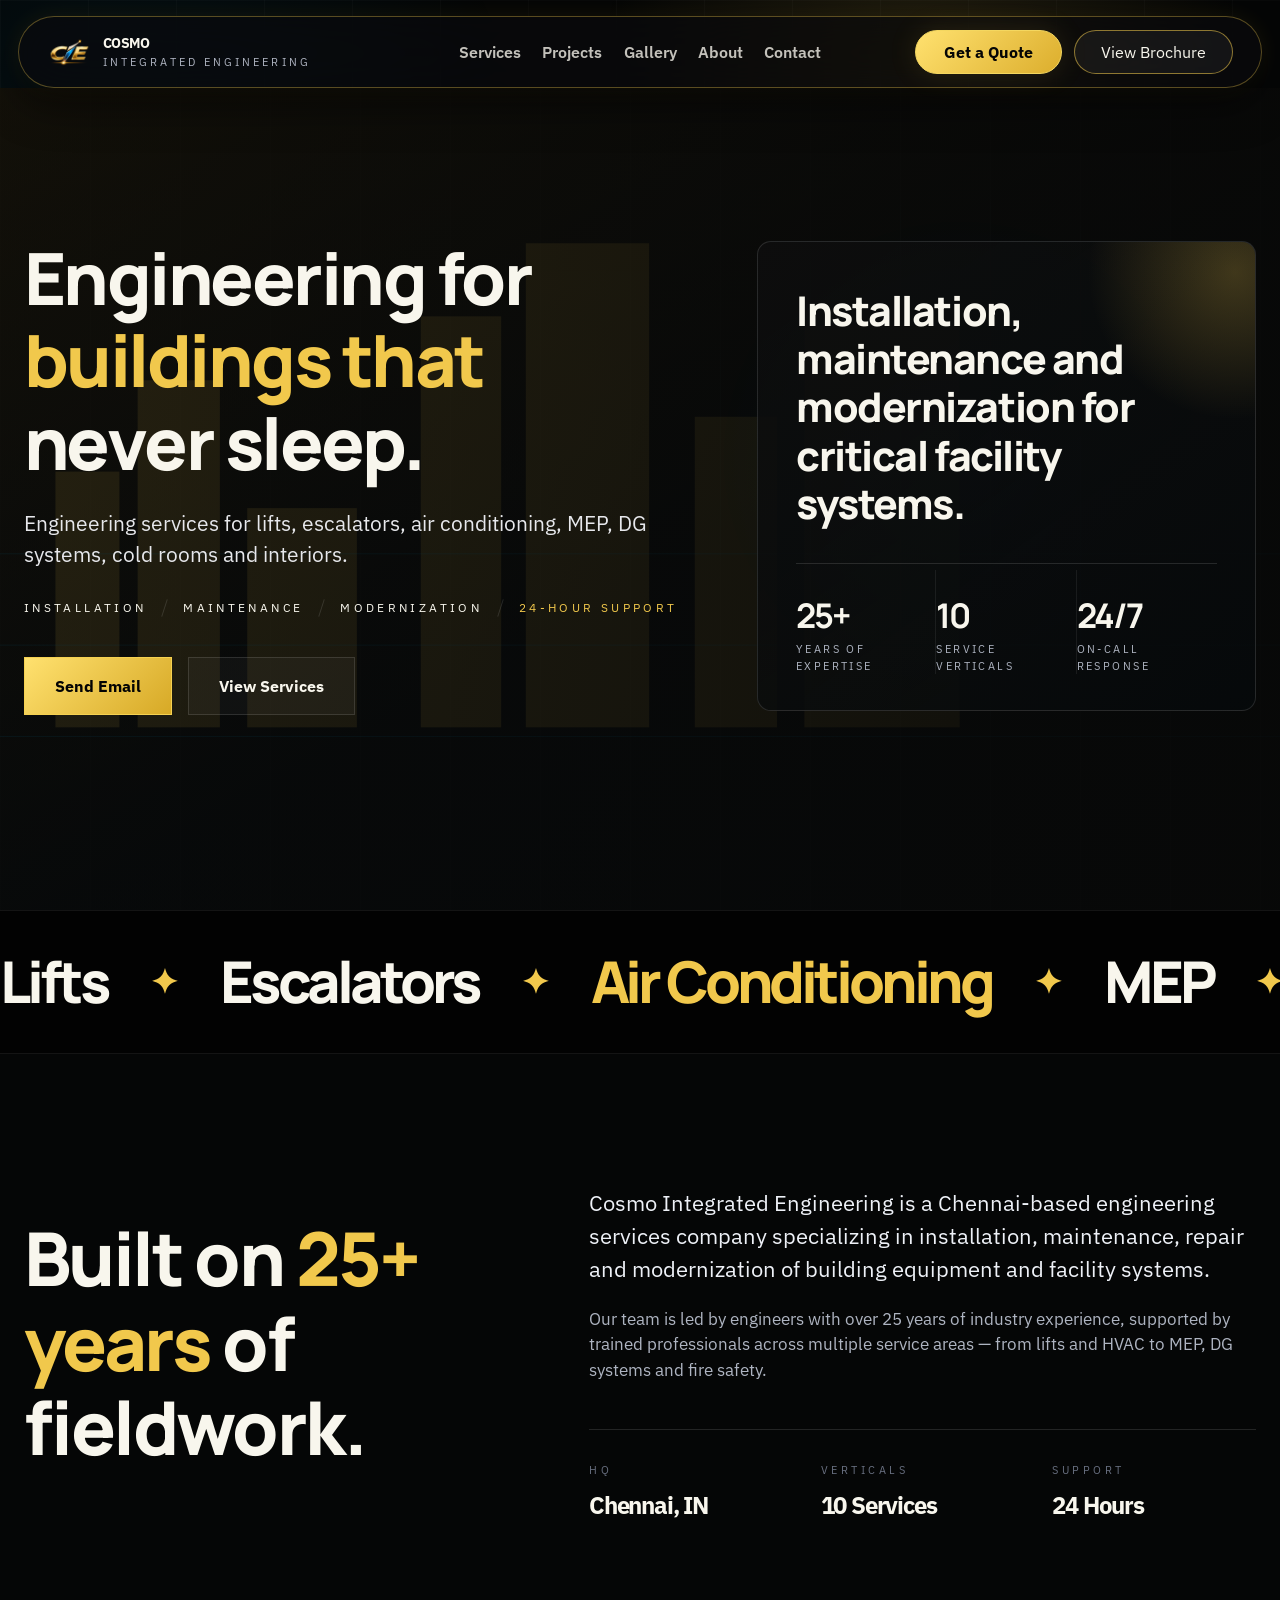
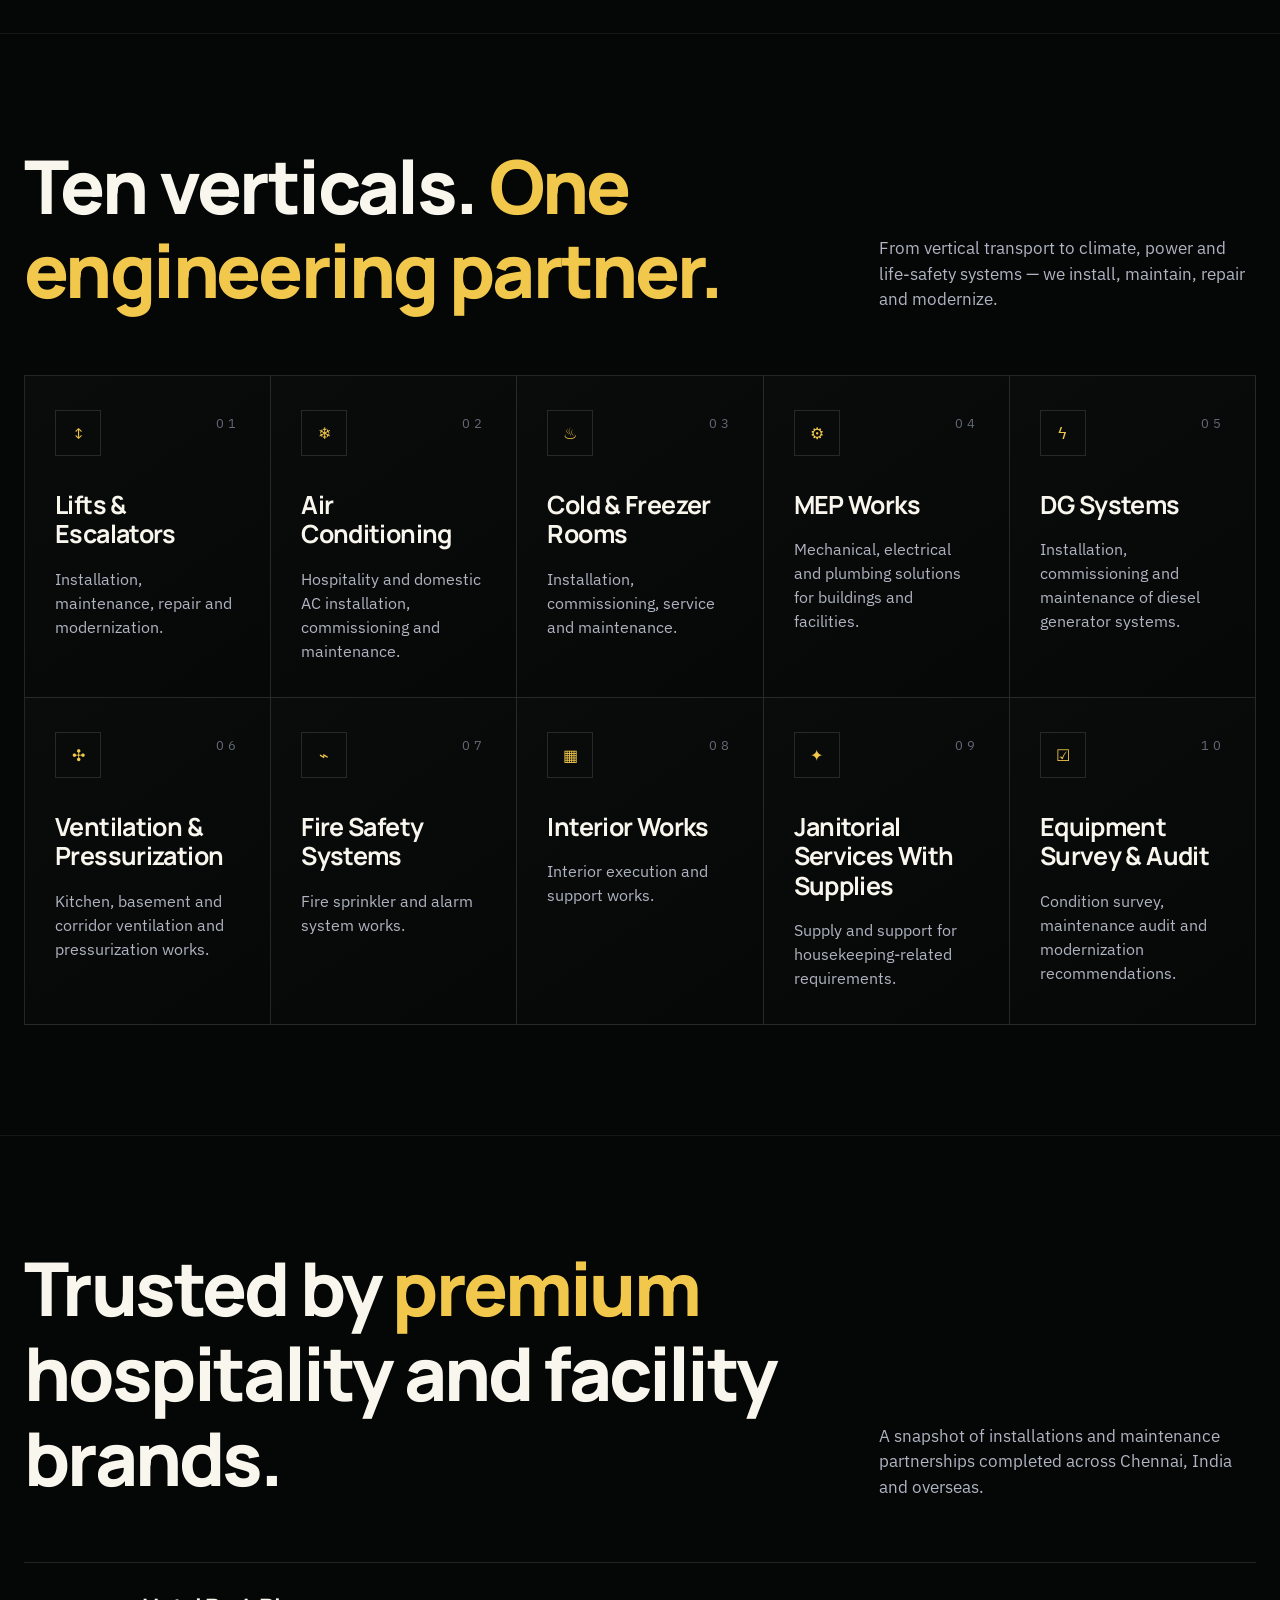
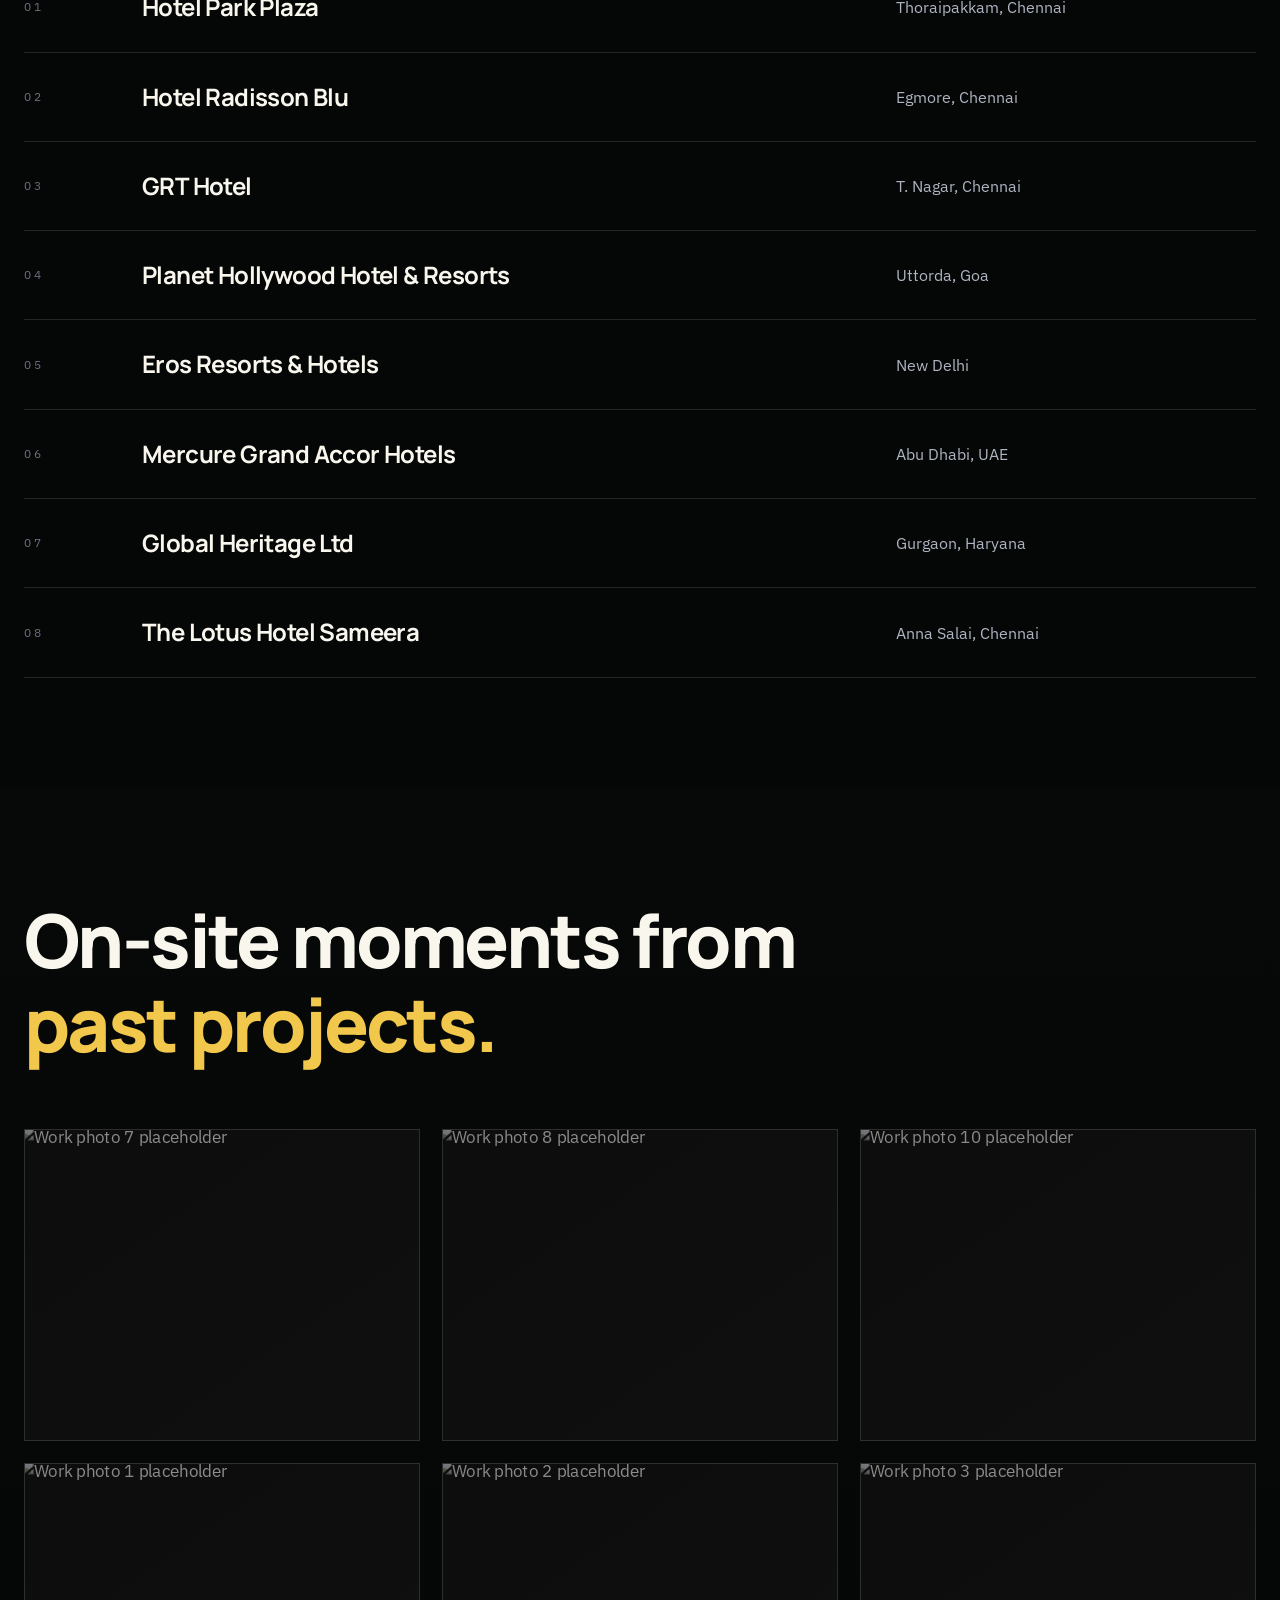
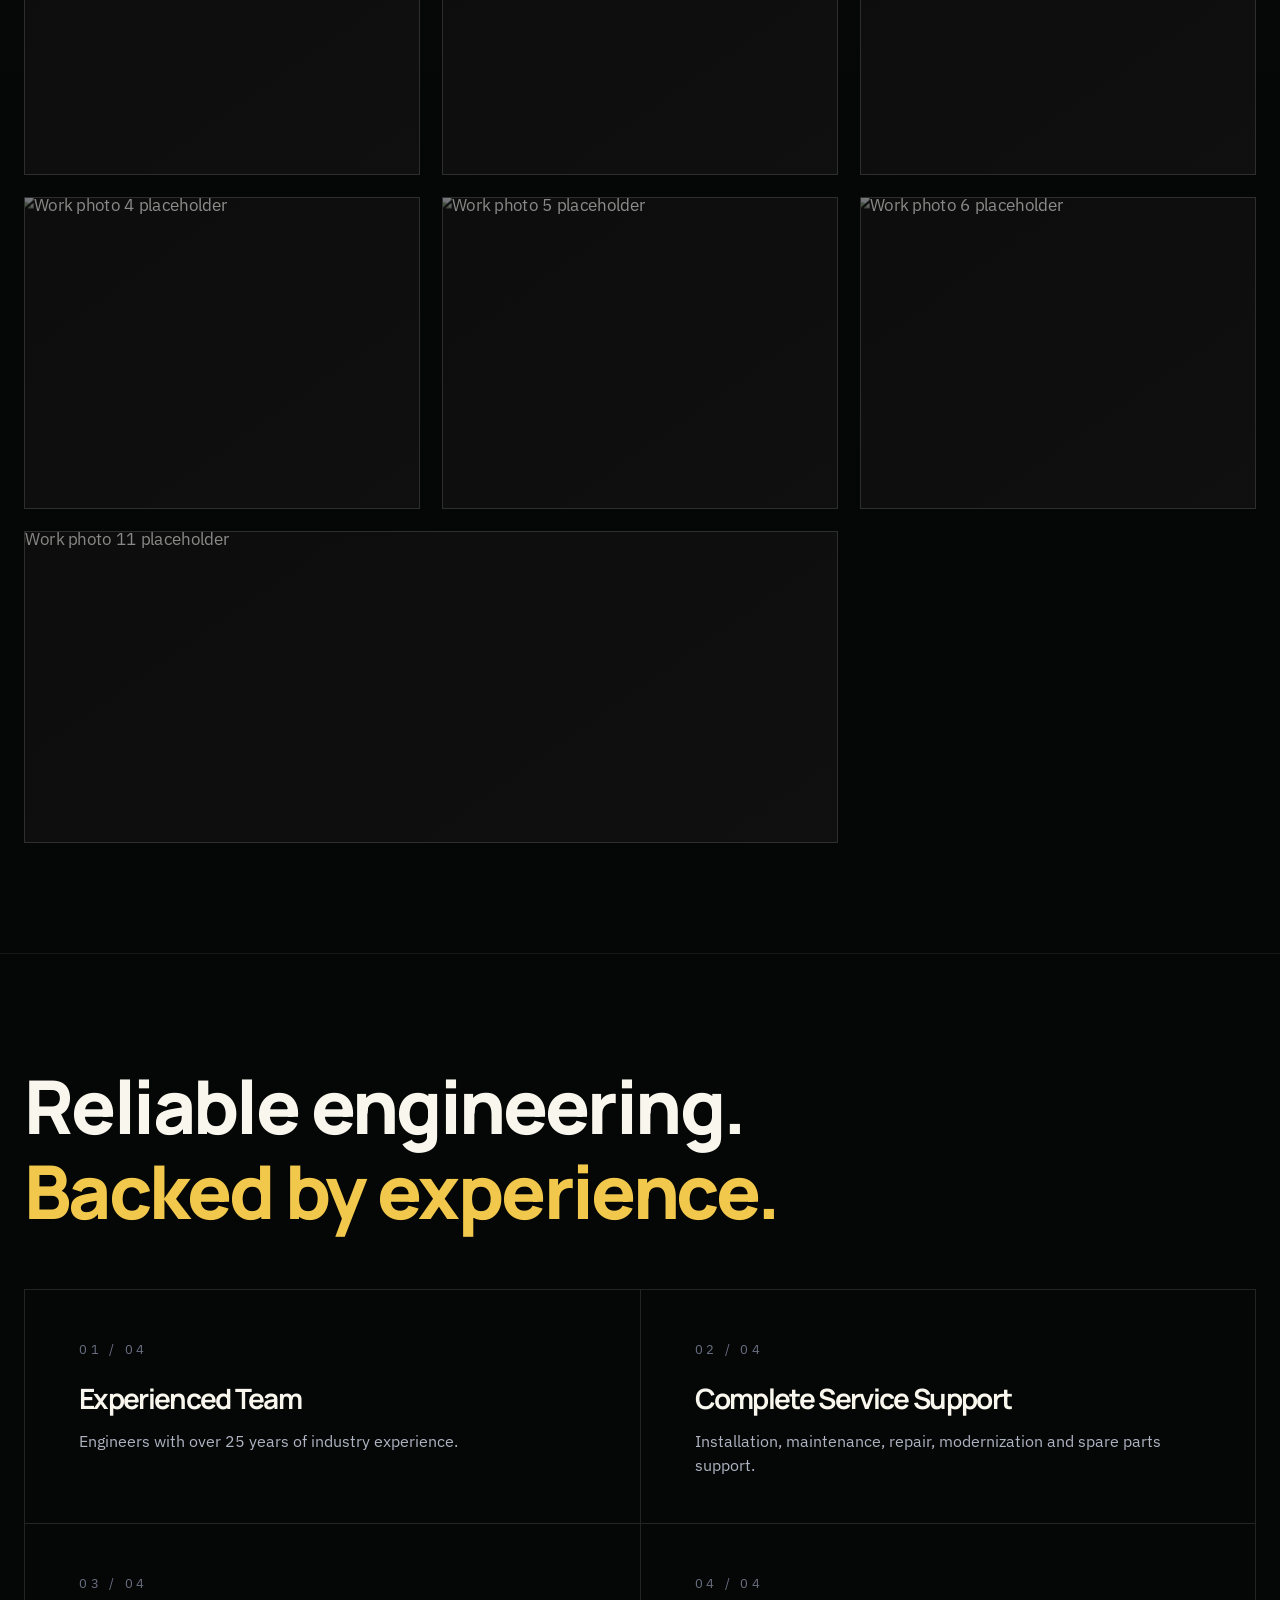
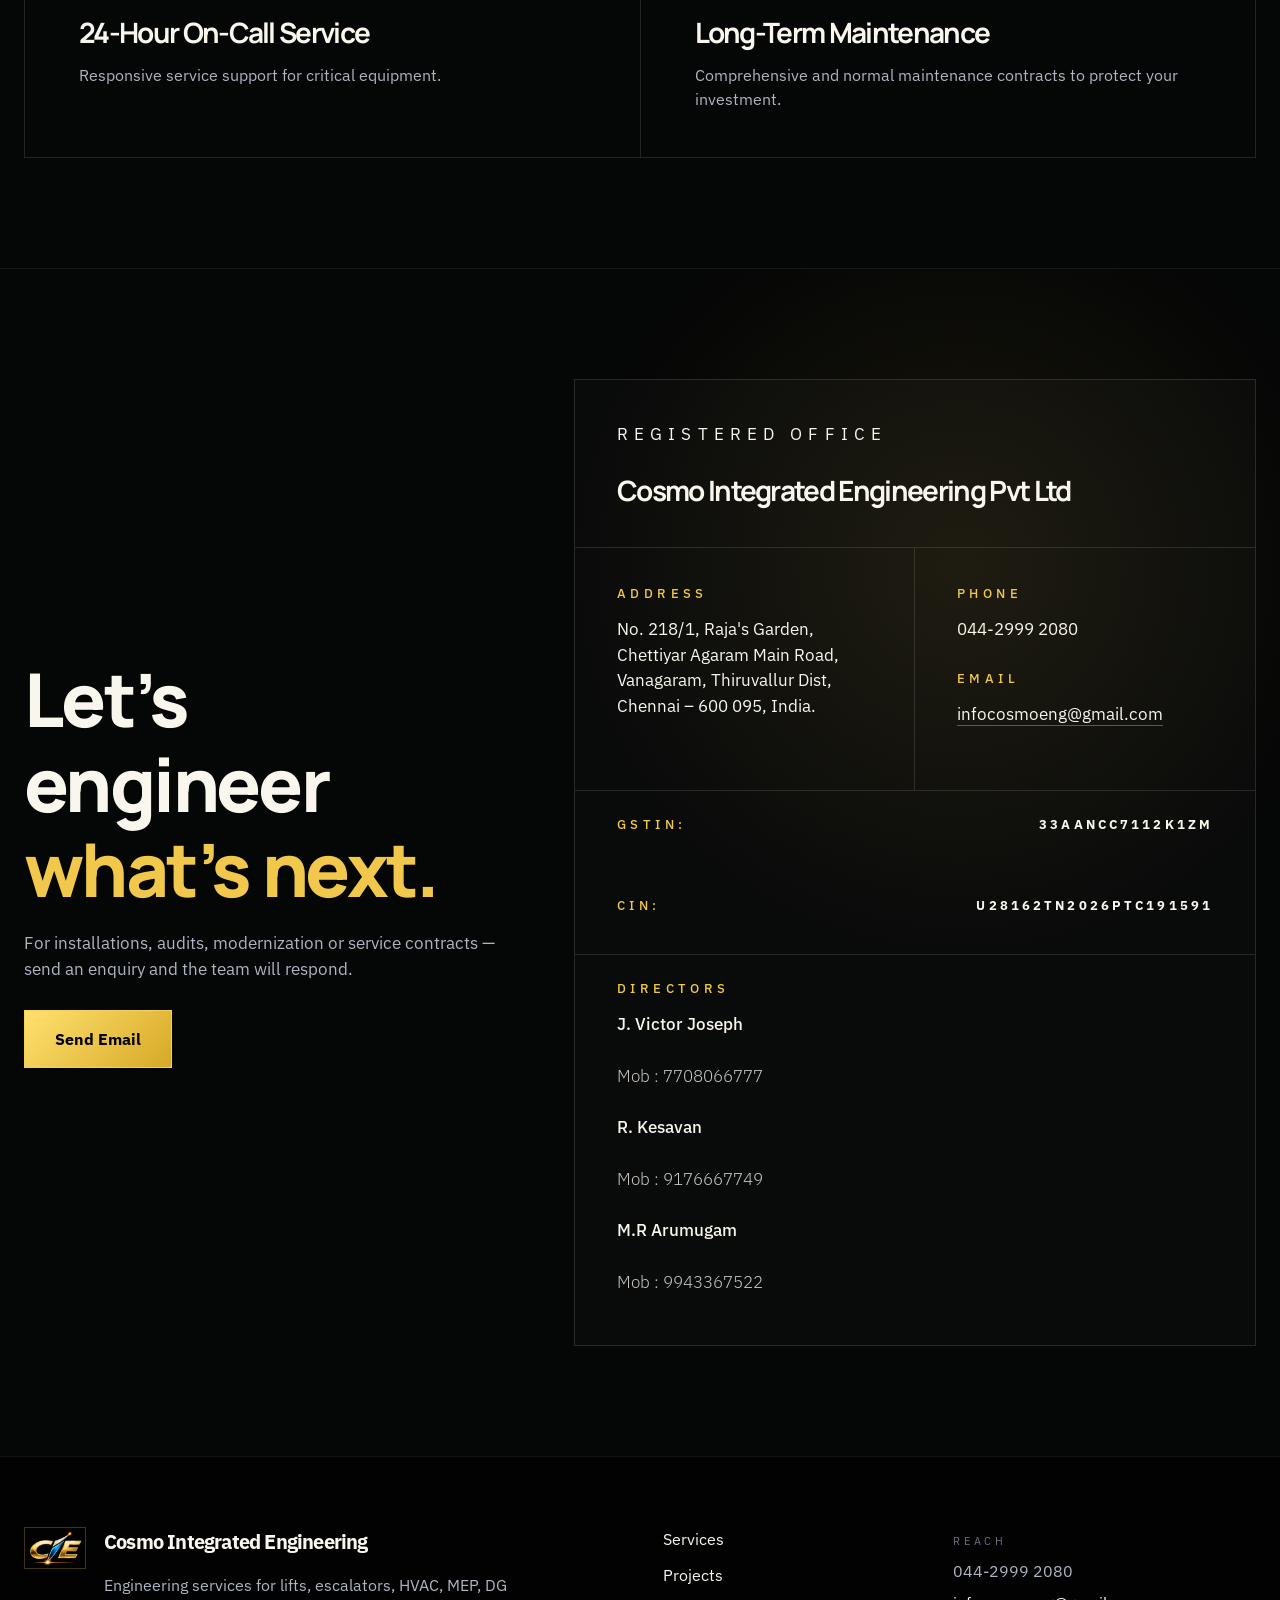
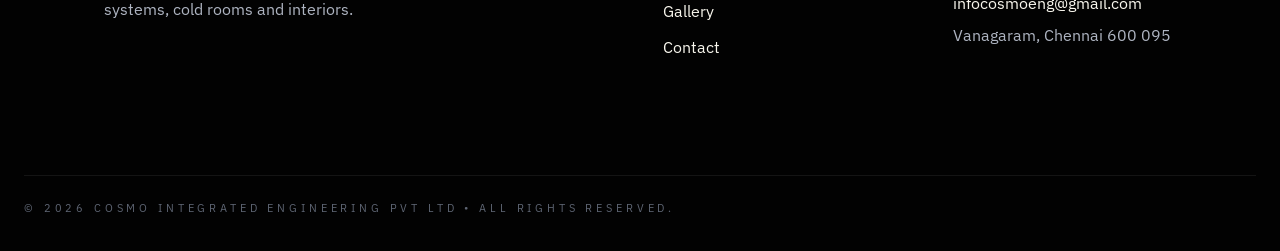
==== commit 32eaaf3c: "Hide careers page from navigation and search" ====
--- a/index.html
+++ b/index.html
@@ -43,7 +43,6 @@
       <a href="/gallery/">Gallery</a>
       <a href="/about/">About</a>
       <a href="/contact/">Contact</a>
-      <a href="/careers/">Careers</a>
       <div class="mobile-nav-actions">
         <a href="https://mail.google.com/mail/?view=cm&amp;fs=1&amp;to=infocosmoeng%40gmail.com&amp;su=Service%20Enquiry%20-%20Cosmo%20Integrated%20Engineering" target="_blank" rel="noopener noreferrer">Get a Quote</a>
         <a href="assets/Brochure.pdf" target="_blank" rel="noopener noreferrer">View Brochure</a>
@@ -211,7 +210,6 @@
       <a href="/projects/">Projects</a>
       <a href="/gallery/">Gallery</a>
       <a href="/contact/">Contact</a>
-      <a href="/careers/">Careers</a>
     </nav>
     <div class="footer-reach">
       <span>Reach</span>
--- a/styles.css
+++ b/styles.css
@@ -75,7 +75,7 @@
   width: 44px;
   height: 34px;
   object-fit: contain;
-  border: 1px solid rgba(241, 200, 76, 0.25);
+  mix-blend-mode: screen;
 }
 .brand strong {
   display: block;
